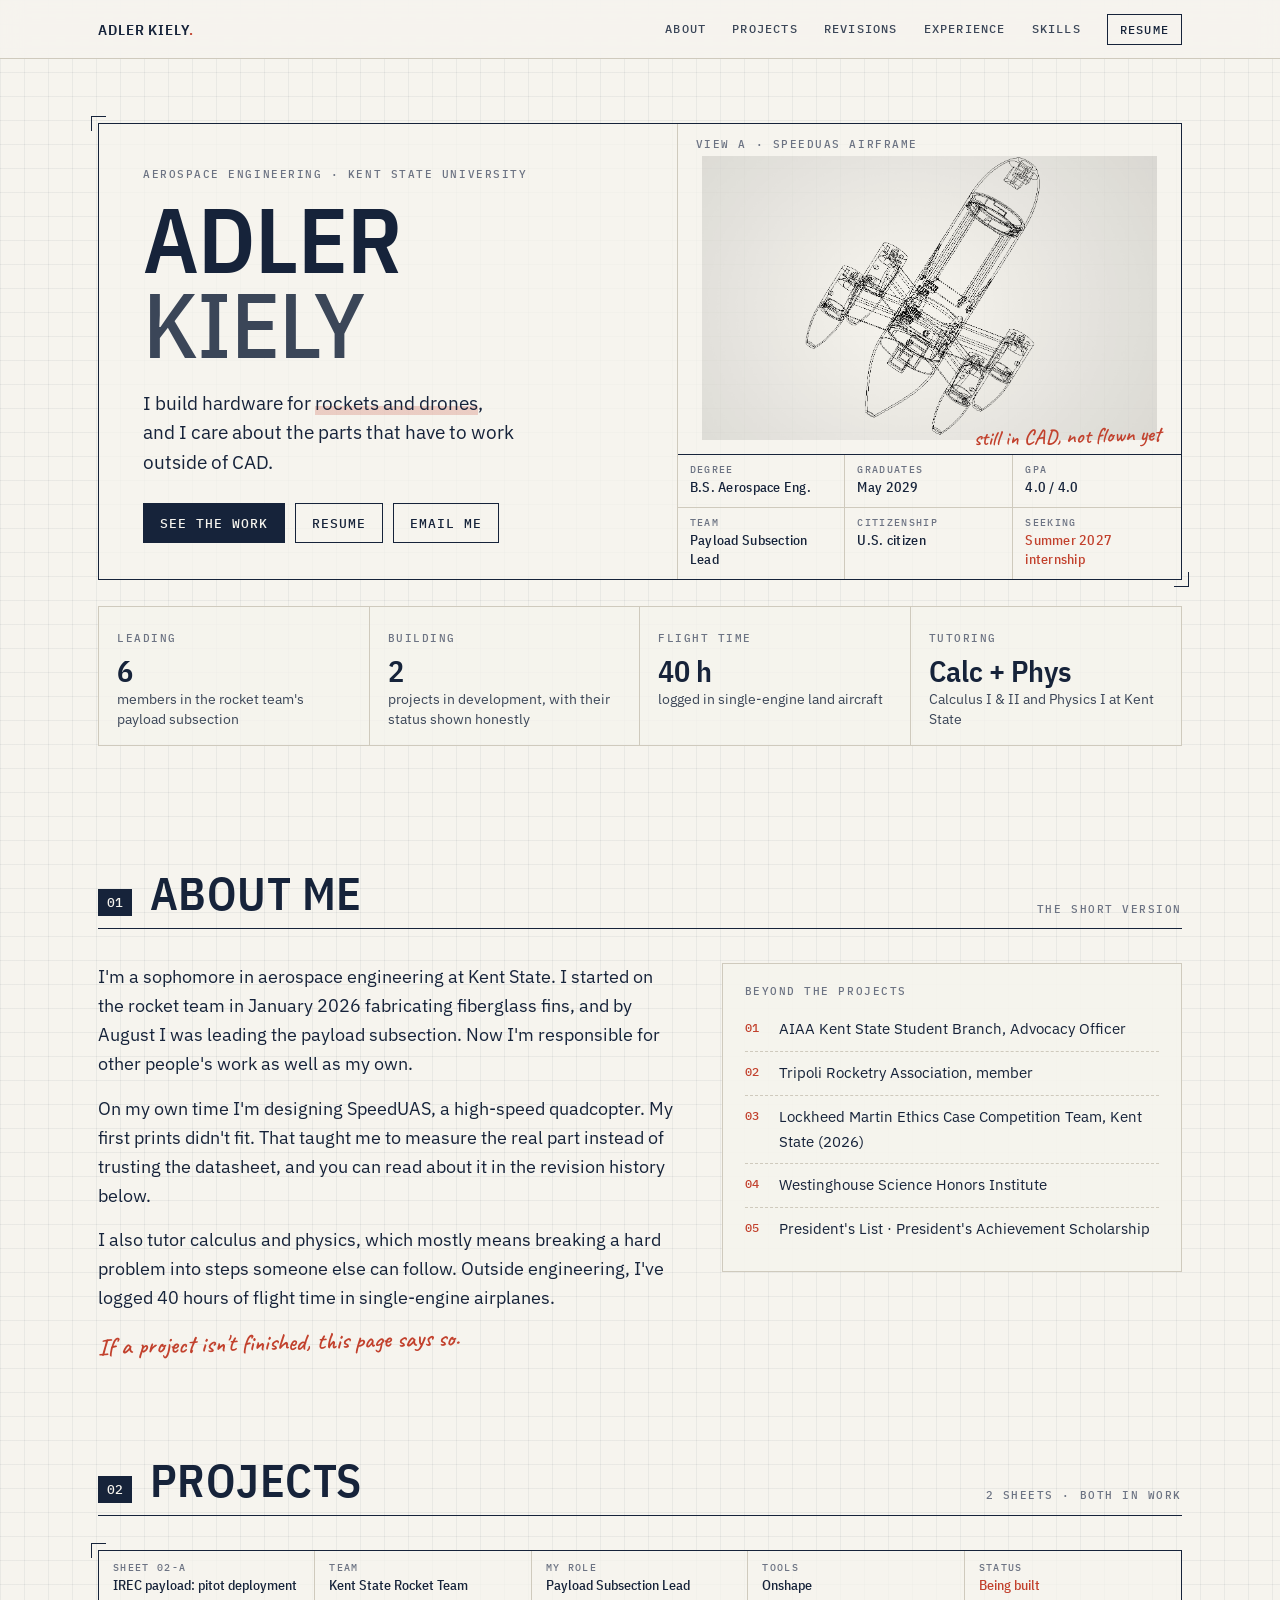
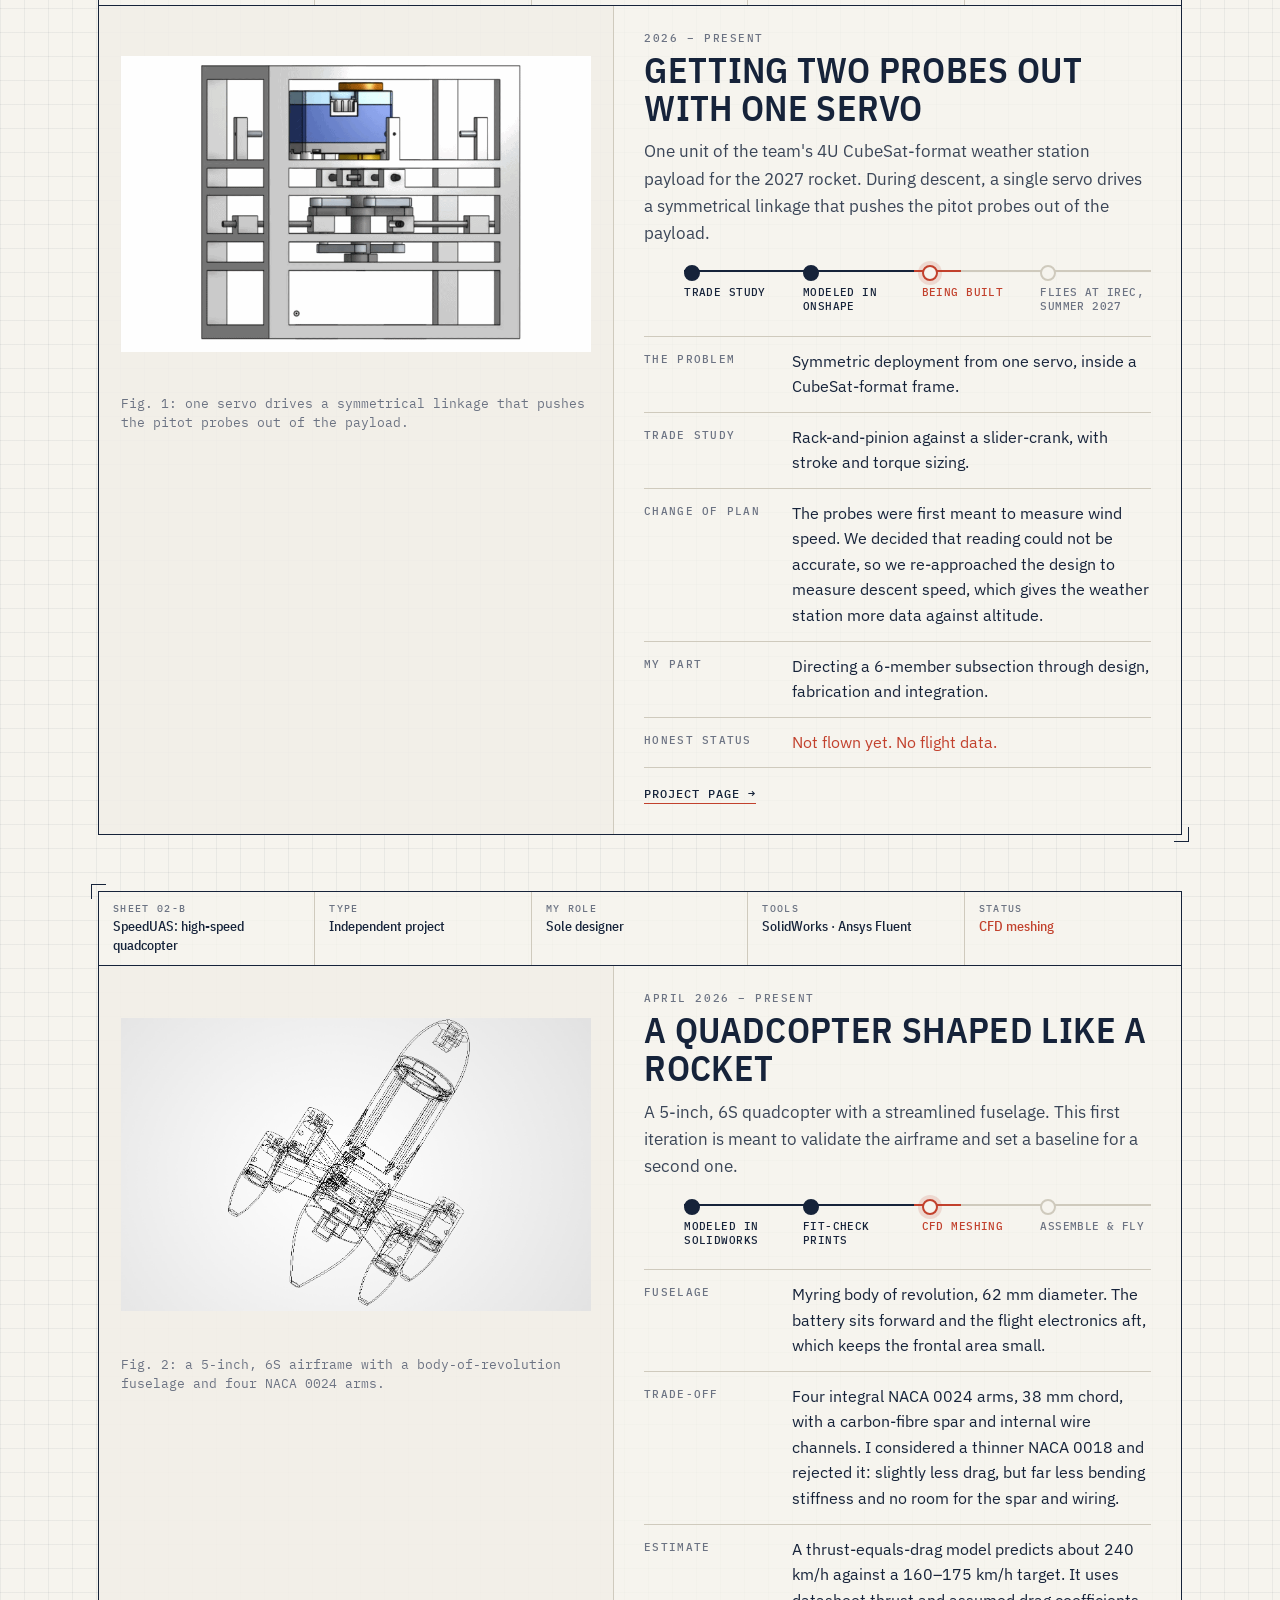
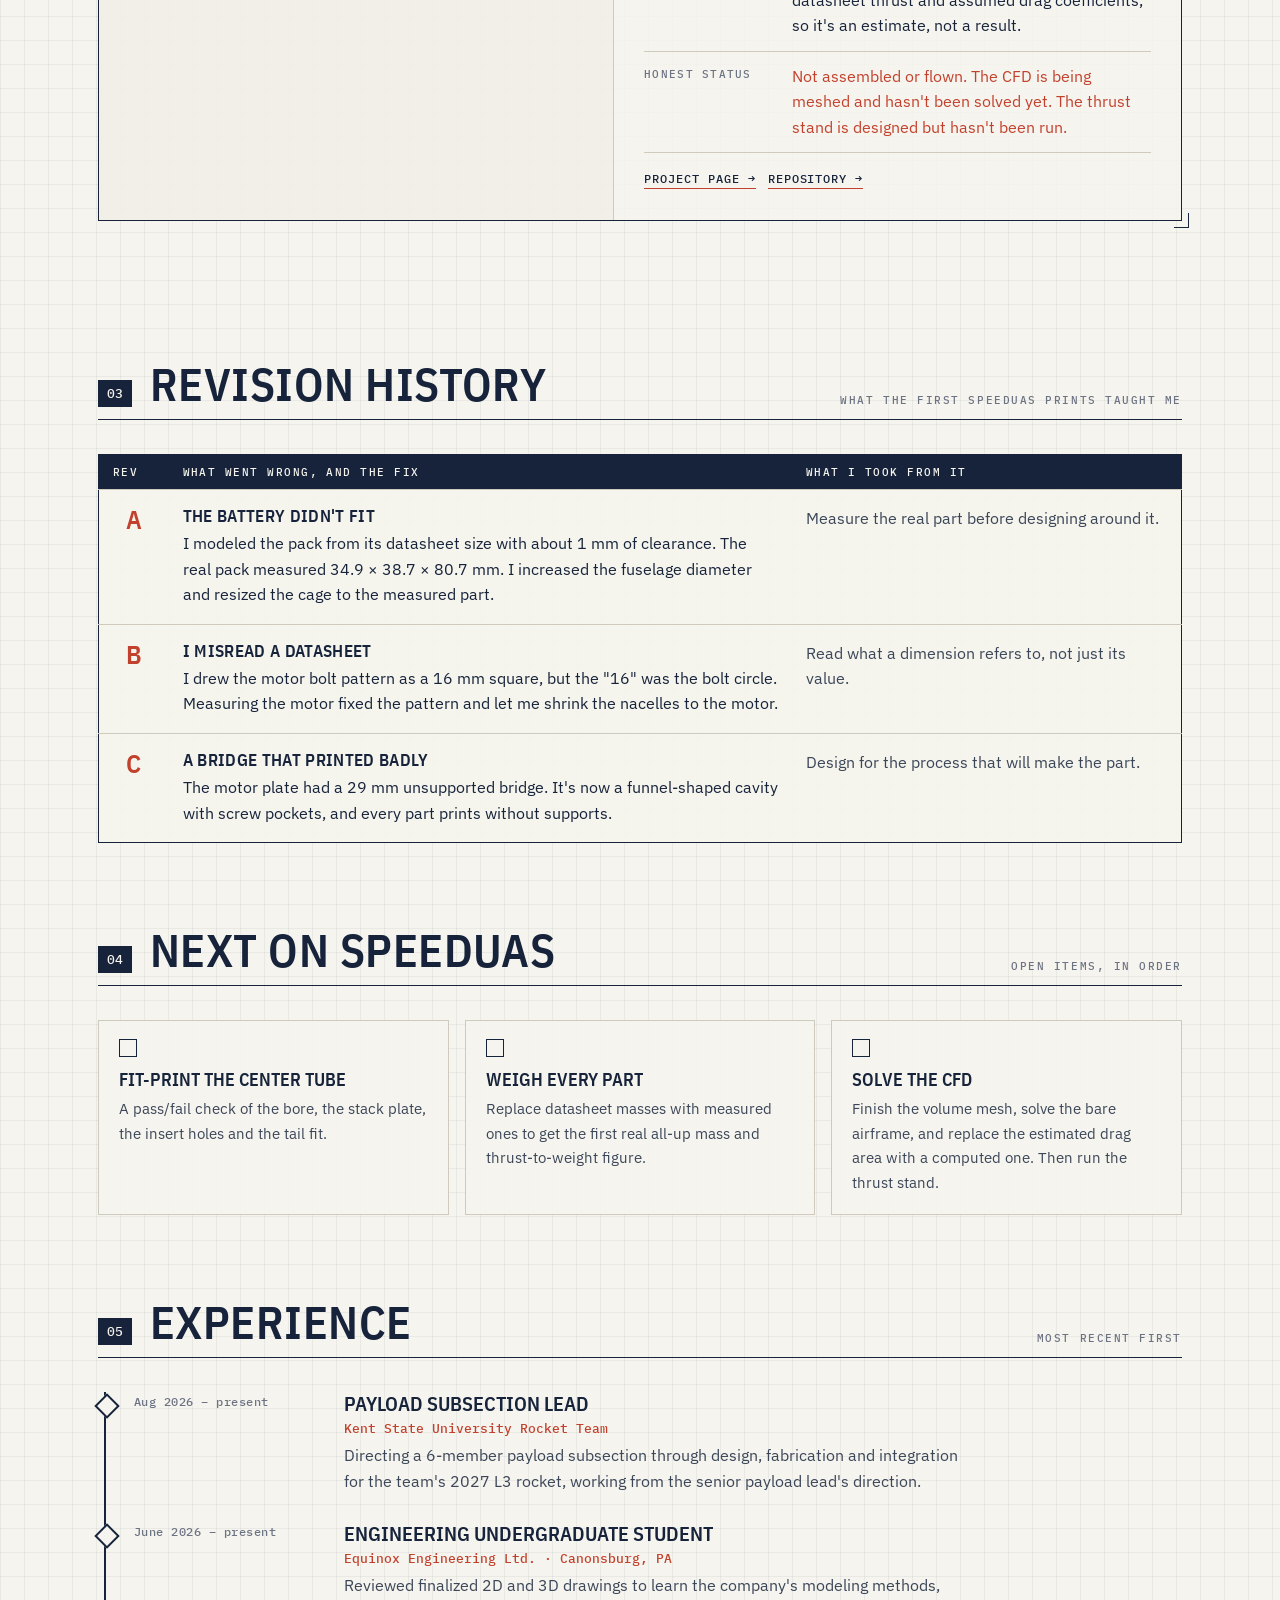
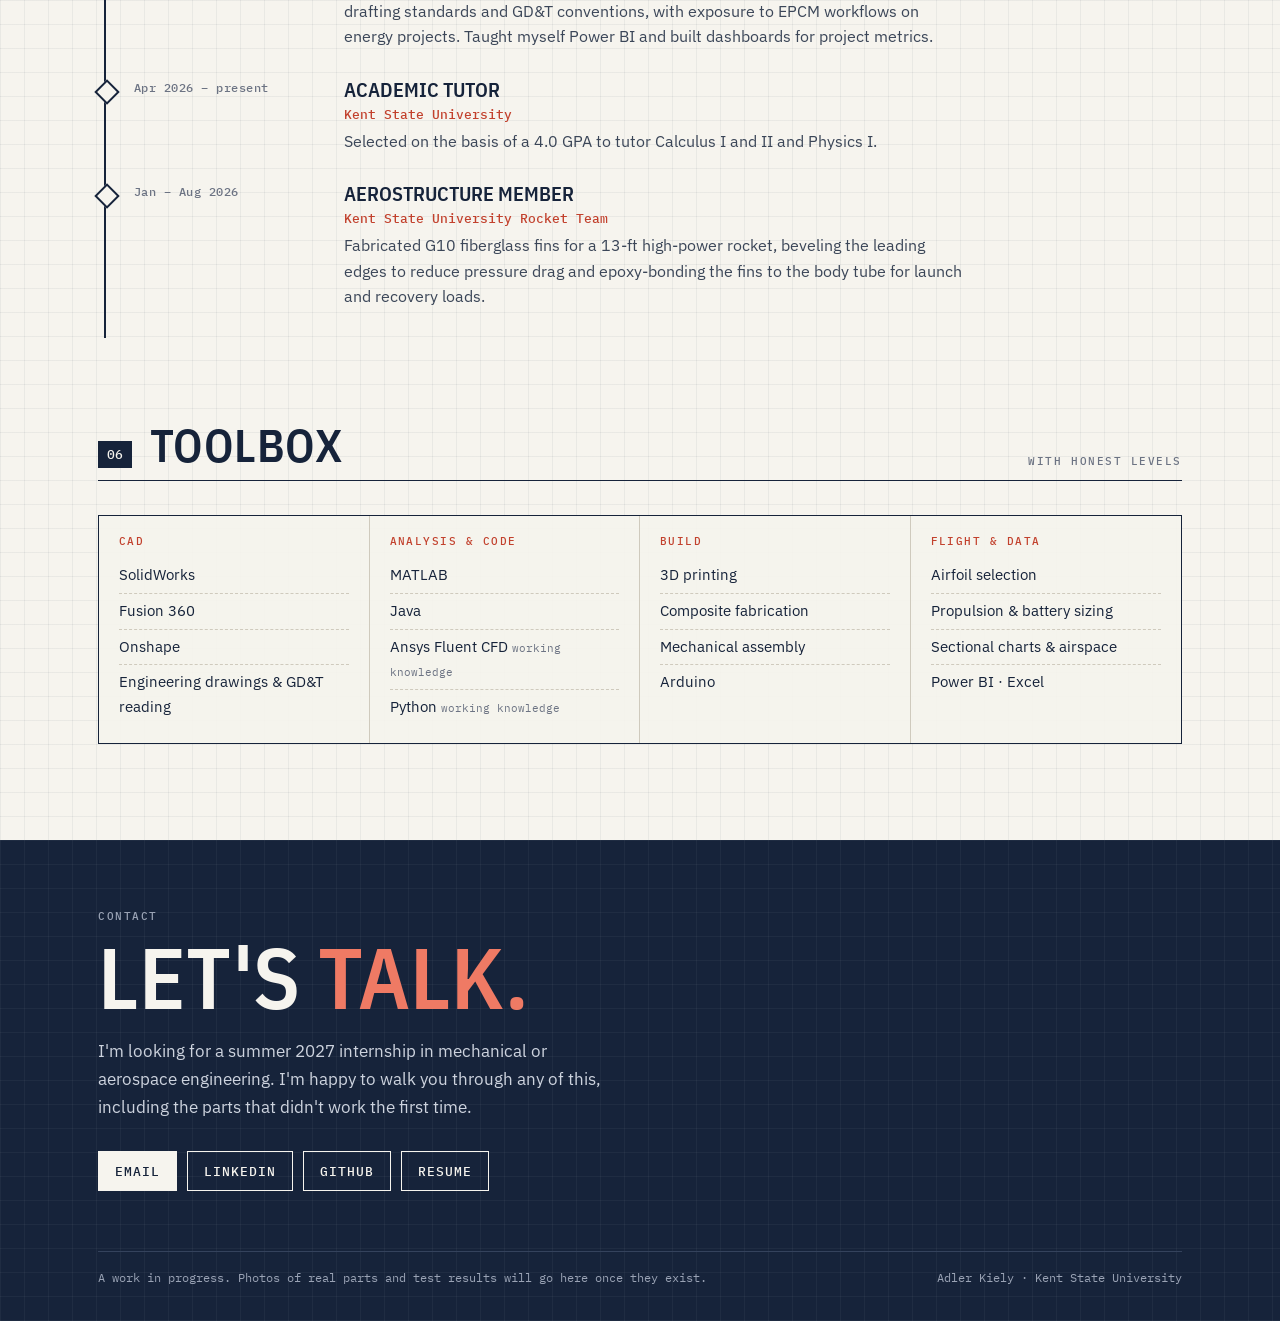
==== index.html @ 7984aae2 "Redesign portfolio as an engineering drawing set" ====
<!doctype html>
<html lang="en">
<head>
<meta charset="utf-8">
<meta name="viewport" content="width=device-width, initial-scale=1">
<title>Adler Kiely · Engineering Portfolio</title>
<meta name="description" content="Aerospace engineering student at Kent State building hardware for rockets and drones: a rocket payload deployment mechanism and a high-speed quadcopter, both in development.">
<meta property="og:type" content="website">
<meta property="og:title" content="Adler Kiely · Engineering Portfolio">
<meta property="og:description" content="Hardware for rockets and drones: a rocket payload mechanism and a high-speed quadcopter, both in development.">
<meta property="og:image" content="https://adlerkiely-afk.github.io/images/wiref.png">
<meta property="og:url" content="https://adlerkiely-afk.github.io/">
<meta name="twitter:card" content="summary_large_image">
<link rel="preconnect" href="https://fonts.googleapis.com">
<link rel="preconnect" href="https://fonts.gstatic.com" crossorigin>
<link href="https://fonts.googleapis.com/css2?family=IBM+Plex+Mono:wght@400;500&family=IBM+Plex+Sans:ital,wght@0,300;0,400;0,500;0,600;1,400&family=IBM+Plex+Sans+Condensed:wght@500;600&family=Caveat:wght@500;600&display=swap" rel="stylesheet">
<style>
  :root{
    --paper:#f6f4ee; --paper2:#efece3; --ink:#16233a; --ink2:#3b4658; --mute:#6c7383;
    --line:#cfcabd; --grid:rgba(22,35,58,.055); --red:#c2412d; --blue:#2a5d9f;
    --mono:"IBM Plex Mono",ui-monospace,Consolas,monospace;
    --sans:"IBM Plex Sans",system-ui,-apple-system,"Segoe UI",Helvetica,Arial,sans-serif;
    --cond:"IBM Plex Sans Condensed","IBM Plex Sans",system-ui,sans-serif;
    --hand:Caveat,"Segoe Print","Comic Sans MS",cursive;
    --ease:cubic-bezier(.22,.8,.2,1);
  }
  *{box-sizing:border-box}
  html{scroll-behavior:smooth;-webkit-text-size-adjust:100%}
  body{margin:0;color:var(--ink);font:400 16.5px/1.65 var(--sans);-webkit-font-smoothing:antialiased;
    background-color:var(--paper);
    background-image:linear-gradient(var(--grid) 1px,transparent 1px),linear-gradient(90deg,var(--grid) 1px,transparent 1px);
    background-size:24px 24px}
  ::selection{background:var(--ink);color:var(--paper)}
  a{color:inherit}
  img{max-width:100%;display:block}
  .wrap{max-width:1140px;margin:0 auto;padding:0 28px}
  .mono{font-family:var(--mono)}
  .k{font:500 11px/1.2 var(--mono);letter-spacing:.14em;text-transform:uppercase;color:var(--mute)}
  .red{color:var(--red)}
  .note{font:600 21px/1.15 var(--hand);color:var(--red);transform:rotate(-1.5deg);display:inline-block}

  /* top bar */
  .bar{position:sticky;top:0;z-index:30;background:rgba(246,244,238,.92);-webkit-backdrop-filter:blur(10px);backdrop-filter:blur(10px);border-bottom:1px solid var(--line)}
  .bar .wrap{display:flex;align-items:center;gap:26px;height:58px}
  .bar b{font:600 15px var(--cond);letter-spacing:.06em;margin-right:auto;text-transform:uppercase}
  .bar b span{color:var(--red)}
  .bar a{font:500 12px var(--mono);letter-spacing:.1em;text-transform:uppercase;text-decoration:none;color:var(--ink2);padding:4px 0;border-bottom:1px solid transparent;transition:border-color .3s,color .3s}
  .bar a:hover{color:var(--ink);border-color:var(--ink)}
  .bar a.cta{border:1px solid var(--ink);padding:7px 12px;color:var(--ink)}
  .bar a.cta:hover{background:var(--ink);color:var(--paper)}
  section,footer{scroll-margin-top:70px}

  /* hero */
  .hero{padding:64px 0 40px}
  .sheet{border:1.5px solid var(--ink);background:rgba(246,244,238,.75);position:relative}
  .sheet::before,.sheet::after{content:"";position:absolute;width:14px;height:14px;border:1.5px solid var(--ink)}
  .sheet::before{top:-8px;left:-8px;border-right:0;border-bottom:0}
  .sheet::after{bottom:-8px;right:-8px;border-left:0;border-top:0}
  .hero-grid{display:grid;grid-template-columns:1.15fr 1fr}
  .hero-text{padding:44px 44px 36px;border-right:1px solid var(--line)}
  h1{font:600 clamp(46px,7.2vw,96px)/.92 var(--cond);letter-spacing:-.01em;margin:16px 0 22px;text-transform:uppercase}
  h1 span{display:block}
  h1 .thin{font-weight:500;color:var(--ink2)}
  .lede{font-size:19px;line-height:1.55;max-width:34ch;margin:0 0 26px;color:var(--ink)}
  .lede em{font-style:normal;background:linear-gradient(transparent 62%,rgba(194,65,45,.22) 62%)}
  .btns{display:flex;flex-wrap:wrap;gap:10px}
  .btn{font:500 12.5px var(--mono);letter-spacing:.08em;text-transform:uppercase;text-decoration:none;border:1.5px solid var(--ink);padding:11px 16px;transition:background .3s var(--ease),color .3s var(--ease)}
  .btn.solid,.btn:hover{background:var(--ink);color:var(--paper)}
  .btn.solid:hover{background:var(--red);border-color:var(--red)}
  .view{position:relative;display:flex;flex-direction:column}
  .view figure{margin:0;flex:1;display:grid;place-items:center;padding:28px 24px 10px;position:relative}
  .view img{width:100%;max-height:340px;object-fit:contain;mix-blend-mode:multiply}
  .view .vlabel{position:absolute;left:18px;top:14px}
  .view .note{position:absolute;right:20px;bottom:6px}
  .tblock{display:grid;grid-template-columns:repeat(3,1fr);border-top:1px solid var(--ink)}
  .tblock div{padding:9px 12px 10px;border-right:1px solid var(--line);border-bottom:1px solid var(--line)}
  .tblock div:nth-child(3n){border-right:0}
  .tblock div:nth-last-child(-n+3){border-bottom:0}
  .tblock span{display:block;font:500 9.5px/1.3 var(--mono);letter-spacing:.14em;text-transform:uppercase;color:var(--mute)}
  .tblock strong{display:block;font:500 14px/1.35 var(--cond);letter-spacing:.02em;margin-top:2px}
  .tblock .hi strong{color:var(--red)}

  /* glance */
  .glance{display:grid;grid-template-columns:repeat(4,1fr);gap:0;margin-top:26px;border:1px solid var(--line);background:rgba(246,244,238,.8)}
  .glance div{padding:16px 18px;border-right:1px solid var(--line)}
  .glance div:last-child{border-right:0}
  .glance b{display:block;font:600 30px/1 var(--cond);margin:6px 0 4px}
  .glance p{margin:0;font-size:13.5px;color:var(--ink2);line-height:1.45}

  /* section heads */
  section{padding:84px 0 0}
  .head{display:flex;align-items:flex-end;gap:18px;margin-bottom:30px;flex-wrap:wrap}
  .head .no{font:500 13px var(--mono);color:var(--paper);background:var(--ink);padding:5px 9px}
  .head h2{font:600 clamp(30px,4vw,46px)/1 var(--cond);text-transform:uppercase;letter-spacing:.01em;margin:0}
  .head .k{margin-left:auto}
  .rule{height:0;border-top:1.5px solid var(--ink);margin:-18px 0 34px}

  /* about */
  .about{display:grid;grid-template-columns:1.25fr 1fr;gap:48px;align-items:start}
  .about p{margin:0 0 16px;font-size:17.5px;max-width:58ch}
  .card{border:1px solid var(--line);background:rgba(246,244,238,.9);padding:20px 22px}
  .card h4{margin:0 0 10px;font:500 11px var(--mono);letter-spacing:.14em;text-transform:uppercase;color:var(--mute)}
  .card ul{list-style:none;margin:0;padding:0}
  .card li{padding:9px 0;border-top:1px dashed var(--line);font-size:15px;display:flex;gap:12px}
  .card li:first-child{border-top:0}
  .card li i{font-style:normal;font:500 12px/1.9 var(--mono);color:var(--red);min-width:22px}

  /* project sheets */
  .proj{margin-bottom:56px}
  .proj-top{display:grid;grid-template-columns:repeat(5,1fr);border-bottom:1px solid var(--ink)}
  .proj-top div{padding:10px 14px;border-right:1px solid var(--line)}
  .proj-top div:last-child{border-right:0}
  .proj-top span{display:block;font:500 9.5px var(--mono);letter-spacing:.14em;text-transform:uppercase;color:var(--mute)}
  .proj-top strong{display:block;font:500 14px/1.35 var(--cond);margin-top:2px}
  .proj-body{display:grid;grid-template-columns:1fr 1.1fr}
  .proj-body>.mcol{border-right:1px solid var(--line);background:rgba(239,236,227,.55)}
  .proj-media{position:sticky;top:58px;padding:22px;display:flex;flex-direction:column;gap:14px}
  .proj-media img{width:100%;aspect-ratio:4/3;object-fit:contain;mix-blend-mode:multiply}
  .proj-media .cap{font:400 12.5px/1.5 var(--mono);color:var(--mute)}
  .proj-text{padding:26px 30px 28px}
  h3{font:600 clamp(26px,3vw,36px)/1.05 var(--cond);margin:6px 0 12px;text-transform:uppercase;letter-spacing:.01em}
  .proj-text>p{margin:0 0 18px;color:var(--ink2);font-size:16.5px}
  .track{display:flex;margin:4px 0 22px;counter-reset:s}
  .track li{list-style:none;flex:1;position:relative;padding-top:20px;font:500 10.5px/1.35 var(--mono);letter-spacing:.04em;color:var(--mute);text-transform:uppercase}
  .track li::before{content:"";position:absolute;top:5px;left:0;right:0;height:2px;background:var(--line)}
  .track li::after{content:"";position:absolute;top:0;left:0;width:12px;height:12px;border-radius:50%;border:2px solid var(--line);background:var(--paper)}
  .track li.done{color:var(--ink)} .track li.done::before{background:var(--ink)} .track li.done::after{background:var(--ink);border-color:var(--ink)}
  .track li.now{color:var(--red)} .track li.now::before{background:linear-gradient(90deg,var(--red) 40%,var(--line) 40%)} .track li.now::after{border-color:var(--red);background:var(--paper);box-shadow:0 0 0 4px rgba(194,65,45,.15)}
  .track li+li{padding-left:8px} .track li+li::after{left:8px}
  dl{margin:0;border-top:1px solid var(--line)}
  dl div{display:grid;grid-template-columns:132px 1fr;gap:16px;padding:12px 0;border-bottom:1px solid var(--line);font-size:15.5px}
  dt{font:500 10.5px/2 var(--mono);letter-spacing:.12em;text-transform:uppercase;color:var(--mute)}
  dd{margin:0}
  dd.flag{color:var(--red)}
  .more{display:inline-block;margin-top:18px;font:500 12px var(--mono);letter-spacing:.08em;text-transform:uppercase;text-decoration:none;border-bottom:1.5px solid var(--red);padding-bottom:2px}
  .more:hover{color:var(--red)}

  /* revision table */
  .revs{width:100%;border-collapse:collapse;background:rgba(246,244,238,.9);border:1.5px solid var(--ink)}
  .revs th{font:500 10.5px var(--mono);letter-spacing:.14em;text-transform:uppercase;color:var(--paper);background:var(--ink);text-align:left;padding:10px 14px}
  .revs td{padding:16px 14px;border-top:1px solid var(--line);vertical-align:top;font-size:15.5px}
  .revs td:first-child{font:600 26px/1 var(--cond);color:var(--red);width:70px;text-align:center}
  .revs td b{display:block;font:600 17px/1.25 var(--cond);text-transform:uppercase;letter-spacing:.02em;margin-bottom:4px}
  .revs td.why{color:var(--ink2);width:36%}

  /* next */
  .todo{display:grid;grid-template-columns:repeat(3,1fr);gap:16px}
  .todo div{border:1px solid var(--line);background:rgba(246,244,238,.9);padding:18px 20px;position:relative}
  .todo div::before{content:"";display:block;width:16px;height:16px;border:1.5px solid var(--ink);margin-bottom:12px}
  .todo h4{margin:0 0 6px;font:600 18px/1.2 var(--cond);text-transform:uppercase}
  .todo p{margin:0;font-size:15px;color:var(--ink2)}

  /* experience */
  .xp{border-left:2px solid var(--ink);margin-left:6px}
  .xp article{position:relative;padding:0 0 28px 28px;display:grid;grid-template-columns:190px 1fr;gap:20px}
  .xp article::before{content:"";position:absolute;left:-8px;top:5px;width:14px;height:14px;background:var(--paper);border:2px solid var(--ink);transform:rotate(45deg)}
  .xp .when{font:500 12px/1.6 var(--mono);color:var(--mute);letter-spacing:.04em}
  .xp h4{margin:0 0 4px;font:600 20px/1.2 var(--cond);text-transform:uppercase}
  .xp .org{font:500 13px var(--mono);color:var(--red);margin-bottom:6px}
  .xp p{margin:0;font-size:15.5px;color:var(--ink2);max-width:62ch}

  /* skills */
  .skills{display:grid;grid-template-columns:repeat(4,1fr);border:1.5px solid var(--ink);background:rgba(246,244,238,.9)}
  .skills div{padding:18px 20px;border-right:1px solid var(--line)}
  .skills div:last-child{border-right:0}
  .skills h4{margin:0 0 10px;font:500 10.5px var(--mono);letter-spacing:.14em;text-transform:uppercase;color:var(--red)}
  .skills ul{list-style:none;margin:0;padding:0}
  .skills li{padding:5px 0;font-size:15px;border-top:1px dashed var(--line)}
  .skills li:first-child{border-top:0}
  .skills small{font:400 11px var(--mono);color:var(--mute);margin-left:4px}

  /* footer */
  footer{margin-top:96px;background:var(--ink);color:var(--paper);padding:70px 0 36px;
    background-image:linear-gradient(rgba(255,255,255,.04) 1px,transparent 1px),linear-gradient(90deg,rgba(255,255,255,.04) 1px,transparent 1px);background-size:24px 24px}
  footer .k{color:#9aa3b5}
  footer h2{font:600 clamp(40px,7vw,86px)/.95 var(--cond);text-transform:uppercase;margin:14px 0 18px}
  footer h2 span{color:#ef7a64}
  footer p{max-width:52ch;color:#cdd3de;margin:0 0 30px;font-size:17px}
  footer .btn{border-color:var(--paper);color:var(--paper)}
  footer .btn:hover,footer .btn.solid{background:var(--paper);color:var(--ink)}
  footer .btn.solid:hover{background:#ef7a64;border-color:#ef7a64;color:var(--ink)}
  .fine{display:flex;justify-content:space-between;gap:16px;flex-wrap:wrap;margin-top:60px;padding-top:18px;border-top:1px solid #34425c;font:400 12px var(--mono);color:#9aa3b5}

  /* reveal */
  .rv{opacity:0;transform:translateY(22px);transition:opacity .9s var(--ease),transform .9s var(--ease);transition-delay:var(--d,0s)}
  .rv.in{opacity:1;transform:none}
  .draw{stroke-dasharray:1;stroke-dashoffset:1}

  @media screen and (max-width:900px){
    .wrap{padding:0 16px}
    .bar a:not(.cta){display:none}
    .hero{padding-top:34px}
    .hero-grid,.about,.proj-body{grid-template-columns:1fr}
    .hero-text{padding:30px 22px 26px;border-right:0;border-bottom:1px solid var(--line)}
    .tblock{grid-template-columns:repeat(2,1fr)}
    .tblock div{border-right:1px solid var(--line)!important;border-bottom:1px solid var(--line)!important}
    .tblock div:nth-child(2n){border-right:0!important}
    .glance{grid-template-columns:repeat(2,1fr)}
    .glance div:nth-child(2){border-right:0} .glance div:nth-child(-n+2){border-bottom:1px solid var(--line)}
    .proj-top{grid-template-columns:repeat(2,1fr)}
    .proj-top div{border-bottom:1px solid var(--line)} .proj-top div:nth-child(2n){border-right:0}
    .proj-top div:first-child{grid-column:1/-1;border-right:0}
    .proj-body>.mcol{border-right:0;border-bottom:1px solid var(--line)} .proj-media{position:static}
    .proj-text{padding:22px 18px}
    dl div{grid-template-columns:1fr;gap:0}
    .track{flex-wrap:wrap;row-gap:14px} .track li{flex:1 1 45%}
    .revs td.why{display:none}
    .todo,.skills{grid-template-columns:1fr}
    .skills div{border-right:0;border-bottom:1px solid var(--line)}
    .xp article{grid-template-columns:1fr;gap:4px}
    section{padding-top:64px}
  }
  @media (prefers-reduced-motion:reduce){
    html{scroll-behavior:auto} .rv{opacity:1;transform:none;transition:none}
  }

  /* print / PDF */
  @media print{
    @page{size:Letter;margin:.45in .5in}
    *{-webkit-print-color-adjust:exact;print-color-adjust:exact}
    body{font-size:11.5px;line-height:1.5;background-size:18px 18px}
    .bar,.btns,.more,.no-print{display:none!important}
    .rv{opacity:1!important;transform:none!important}
    .wrap{padding:0;max-width:none}
    .hero{padding:0 0 10px} .hero-text{padding:22px 24px 18px}
    h1{font-size:54px;margin:8px 0 12px} .lede{font-size:13.5px;margin-bottom:8px}
    .view img{max-height:140px} .view figure{padding:30px 14px 6px} .note{font-size:15px}
    .tblock strong{font-size:11.5px} .tblock div{padding:6px 10px}
    .glance{margin-top:12px} .glance b{font-size:22px} .glance p{font-size:10.5px} .glance div{padding:10px 12px}
    section{padding-top:22px} .head{margin-bottom:16px} .head h2{font-size:26px} .rule{margin:-10px 0 16px}
    .about{grid-template-columns:1.3fr 1fr;gap:24px} .about p{font-size:12px;margin-bottom:8px}
    .card{padding:12px 14px} .card li{font-size:11px;padding:5px 0}
    #work{break-before:page} #revisions{break-before:page}
    .proj{margin-bottom:14px;break-inside:avoid}
    .proj-body{grid-template-columns:.62fr 1.38fr}
    .proj-media{padding:10px;position:static} .proj-media img{aspect-ratio:auto;max-height:150px} .proj-media .cap{font-size:9.5px}
    .proj-text{padding:10px 16px 12px} h3{font-size:19px;margin:2px 0 6px} .proj-text>p{font-size:11px;margin-bottom:8px;line-height:1.45}
    .track{margin-bottom:8px} .track li{font-size:7.5px;padding-top:16px}
    dl div{grid-template-columns:92px 1fr;padding:3px 0;font-size:10.2px;gap:10px;line-height:1.4} dt{font-size:8px;line-height:1.7}
    .proj-top strong{font-size:11px} .proj-top div{padding:6px 10px}
    .revs td{padding:8px 10px;font-size:11px} .revs td b{font-size:13px} .revs td:first-child{font-size:20px}
    .todo{grid-template-columns:repeat(3,1fr);gap:10px} .todo div{padding:10px 12px} .todo h4{font-size:13px} .todo p{font-size:10.5px}
    .xp article{grid-template-columns:150px 1fr;padding-bottom:12px} .xp h4{font-size:14px} .xp p{font-size:11px}
    .skills{grid-template-columns:repeat(4,1fr)} .skills div{padding:10px 12px;border-right:1px solid var(--line);border-bottom:0} .skills li{font-size:11px;padding:3px 0}
    .xp article,.todo,.skills,.revs,.about,.head{break-inside:avoid} .head{break-after:avoid}
    footer{margin-top:22px;padding:22px 24px 16px;break-inside:avoid} footer h2{font-size:38px;margin:6px 0 8px}
    footer p{font-size:12px;margin-bottom:6px} .fine{margin-top:12px;font-size:9.5px}
    .print-contact{display:block!important;font:500 11.5px/1.9 var(--mono);color:var(--paper)}
  }
  .print-contact{display:none}
</style>
</head>
<body>

<div class="bar"><div class="wrap">
  <b>Adler Kiely<span>.</span></b>
  <a href="#about">About</a><a href="#work">Projects</a><a href="#revisions">Revisions</a><a href="#experience">Experience</a><a href="#skills">Skills</a>
  <a class="cta" href="resume/">Resume</a>
</div></div>

<header class="hero">
  <div class="wrap">
    <div class="sheet rv">
      <div class="hero-grid">
        <div class="hero-text">
          <div class="k">Aerospace engineering · Kent State University</div>
          <h1><span>Adler</span><span class="thin">Kiely</span></h1>
          <p class="lede">I build hardware for <em>rockets and drones</em>, and I care about the parts that have to work outside of CAD.</p>
          <div class="btns">
            <a class="btn solid" href="#work">See the work</a>
            <a class="btn" href="resume/">Resume</a>
            <a class="btn" href="mailto:adler.kiely@gmail.com">Email me</a>
          </div>
        </div>
        <div class="view">
          <figure>
            <span class="k vlabel">View A · SpeedUAS airframe</span>
            <img src="images/wiref.png" alt="Wireframe CAD view of a quadcopter with a streamlined rocket-shaped fuselage and four motor nacelles on airfoil arms">
            <span class="note">still in CAD, not flown yet</span>
          </figure>
          <div class="tblock">
            <div><span>Degree</span><strong>B.S. Aerospace Eng.</strong></div>
            <div><span>Graduates</span><strong>May 2029</strong></div>
            <div><span>GPA</span><strong>4.0 / 4.0</strong></div>
            <div><span>Team</span><strong>Payload Subsection Lead</strong></div>
            <div><span>Citizenship</span><strong>U.S. citizen</strong></div>
            <div class="hi"><span>Seeking</span><strong>Summer 2027 internship</strong></div>
          </div>
        </div>
      </div>
    </div>

    <div class="glance rv" style="--d:.1s">
      <div><span class="k">Leading</span><b>6</b><p>members in the rocket team's payload subsection</p></div>
      <div><span class="k">Building</span><b>2</b><p>projects in development, with their status shown honestly</p></div>
      <div><span class="k">Flight time</span><b>40 h</b><p>logged in single-engine land aircraft</p></div>
      <div><span class="k">Tutoring</span><b>Calc + Phys</b><p>Calculus I &amp; II and Physics I at Kent State</p></div>
    </div>
  </div>
</header>

<main class="wrap">

  <section id="about">
    <div class="head rv"><span class="no">01</span><h2>About me</h2><span class="k">The short version</span></div>
    <div class="rule"></div>
    <div class="about">
      <div class="rv">
        <p>I'm a sophomore in aerospace engineering at Kent State. I started on the rocket team in January 2026 fabricating fiberglass fins, and by August I was leading the payload subsection. Now I'm responsible for other people's work as well as my own.</p>
        <p>On my own time I'm designing SpeedUAS, a high-speed quadcopter. My first prints didn't fit. That taught me to measure the real part instead of trusting the datasheet, and you can read about it in the revision history below.</p>
        <p>I also tutor calculus and physics, which mostly means breaking a hard problem into steps someone else can follow. Outside engineering, I've logged 40 hours of flight time in single-engine airplanes.</p>
        <p class="note" style="font-size:24px">If a project isn't finished, this page says so.</p>
      </div>
      <div class="card rv" style="--d:.12s">
        <h4>Beyond the projects</h4>
        <ul>
          <li><i>01</i><span>AIAA Kent State Student Branch, Advocacy Officer</span></li>
          <li><i>02</i><span>Tripoli Rocketry Association, member</span></li>
          <li><i>03</i><span>Lockheed Martin Ethics Case Competition Team, Kent State (2026)</span></li>
          <li><i>04</i><span>Westinghouse Science Honors Institute</span></li>
          <li><i>05</i><span>President's List · President's Achievement Scholarship</span></li>
        </ul>
      </div>
    </div>
  </section>

  <section id="work">
    <div class="head rv"><span class="no">02</span><h2>Projects</h2><span class="k">2 sheets · both in work</span></div>
    <div class="rule"></div>

    <article class="proj sheet rv">
      <div class="proj-top">
        <div><span>Sheet 02-A</span><strong>IREC payload: pitot deployment</strong></div>
        <div><span>Team</span><strong>Kent State Rocket Team</strong></div>
        <div><span>My role</span><strong>Payload Subsection Lead</strong></div>
        <div><span>Tools</span><strong>Onshape</strong></div>
        <div><span>Status</span><strong class="red">Being built</strong></div>
      </div>
      <div class="proj-body">
        <div class="mcol"><div class="proj-media">
          <img src="images/payload.gif" alt="CAD animation of a servo-driven linkage pushing pitot probes out of a CubeSat-format payload frame">
          <div class="cap">Fig. 1: one servo drives a symmetrical linkage that pushes the pitot probes out of the payload.</div>
        </div></div>
        <div class="proj-text">
          <div class="k">2026 – present</div>
          <h3>Getting two probes out with one servo</h3>
          <p>One unit of the team's 4U CubeSat-format weather station payload for the 2027 rocket. During descent, a single servo drives a symmetrical linkage that pushes the pitot probes out of the payload.</p>
          <ol class="track"><li class="done">Trade study</li><li class="done">Modeled in Onshape</li><li class="now">Being built</li><li>Flies at IREC, summer 2027</li></ol>
          <dl>
            <div><dt>The problem</dt><dd>Symmetric deployment from one servo, inside a CubeSat-format frame.</dd></div>
            <div><dt>Trade study</dt><dd>Rack-and-pinion against a slider-crank, with stroke and torque sizing.</dd></div>
            <div><dt>Change of plan</dt><dd>The probes were first meant to measure wind speed. We decided that reading could not be accurate, so we re-approached the design to measure descent speed, which gives the weather station more data against altitude.</dd></div>
            <div><dt>My part</dt><dd>Directing a 6-member subsection through design, fabrication and integration.</dd></div>
            <div><dt>Honest status</dt><dd class="flag">Not flown yet. No flight data.</dd></div>
          </dl>
          <a class="more" href="payload/">Project page →</a>
        </div>
      </div>
    </article>

    <article class="proj sheet rv">
      <div class="proj-top">
        <div><span>Sheet 02-B</span><strong>SpeedUAS: high-speed quadcopter</strong></div>
        <div><span>Type</span><strong>Independent project</strong></div>
        <div><span>My role</span><strong>Sole designer</strong></div>
        <div><span>Tools</span><strong>SolidWorks · Ansys Fluent</strong></div>
        <div><span>Status</span><strong class="red">CFD meshing</strong></div>
      </div>
      <div class="proj-body">
        <div class="mcol"><div class="proj-media">
          <img src="images/wiref.png" alt="Wireframe CAD view of a quadcopter with a streamlined fuselage and four motor nacelles on airfoil arms">
          <div class="cap">Fig. 2: a 5-inch, 6S airframe with a body-of-revolution fuselage and four NACA 0024 arms.</div>
        </div></div>
        <div class="proj-text">
          <div class="k">April 2026 – present</div>
          <h3>A quadcopter shaped like a rocket</h3>
          <p>A 5-inch, 6S quadcopter with a streamlined fuselage. This first iteration is meant to validate the airframe and set a baseline for a second one.</p>
          <ol class="track"><li class="done">Modeled in SolidWorks</li><li class="done">Fit-check prints</li><li class="now">CFD meshing</li><li>Assemble &amp; fly</li></ol>
          <dl>
            <div><dt>Fuselage</dt><dd>Myring body of revolution, 62 mm diameter. The battery sits forward and the flight electronics aft, which keeps the frontal area small.</dd></div>
            <div><dt>Trade-off</dt><dd>Four integral NACA 0024 arms, 38 mm chord, with a carbon-fibre spar and internal wire channels. I considered a thinner NACA 0018 and rejected it: slightly less drag, but far less bending stiffness and no room for the spar and wiring.</dd></div>
            <div><dt>Estimate</dt><dd>A thrust-equals-drag model predicts about 240 km/h against a 160–175 km/h target. It uses datasheet thrust and assumed drag coefficients, so it's an estimate, not a result.</dd></div>
            <div><dt>Honest status</dt><dd class="flag">Not assembled or flown. The CFD is being meshed and hasn't been solved yet. The thrust stand is designed but hasn't been run.</dd></div>
          </dl>
          <a class="more" href="speeduas/">Project page →</a> &nbsp; <a class="more" href="https://github.com/adlerkiely-afk/SpeedUAS">Repository →</a>
        </div>
      </div>
    </article>
  </section>

  <section id="revisions">
    <div class="head rv"><span class="no">03</span><h2>Revision history</h2><span class="k">What the first SpeedUAS prints taught me</span></div>
    <div class="rule"></div>
    <table class="revs rv">
      <thead><tr><th>Rev</th><th>What went wrong, and the fix</th><th class="why-h">What I took from it</th></tr></thead>
      <tbody>
        <tr><td>A</td><td><b>The battery didn't fit</b>I modeled the pack from its datasheet size with about 1 mm of clearance. The real pack measured 34.9 × 38.7 × 80.7 mm. I increased the fuselage diameter and resized the cage to the measured part.</td><td class="why">Measure the real part before designing around it.</td></tr>
        <tr><td>B</td><td><b>I misread a datasheet</b>I drew the motor bolt pattern as a 16 mm square, but the "16" was the bolt circle. Measuring the motor fixed the pattern and let me shrink the nacelles to the motor.</td><td class="why">Read what a dimension refers to, not just its value.</td></tr>
        <tr><td>C</td><td><b>A bridge that printed badly</b>The motor plate had a 29 mm unsupported bridge. It's now a funnel-shaped cavity with screw pockets, and every part prints without supports.</td><td class="why">Design for the process that will make the part.</td></tr>
      </tbody>
    </table>
  </section>

  <section>
    <div class="head rv"><span class="no">04</span><h2>Next on SpeedUAS</h2><span class="k">Open items, in order</span></div>
    <div class="rule"></div>
    <div class="todo">
      <div class="rv"><h4>Fit-print the center tube</h4><p>A pass/fail check of the bore, the stack plate, the insert holes and the tail fit.</p></div>
      <div class="rv" style="--d:.1s"><h4>Weigh every part</h4><p>Replace datasheet masses with measured ones to get the first real all-up mass and thrust-to-weight figure.</p></div>
      <div class="rv" style="--d:.2s"><h4>Solve the CFD</h4><p>Finish the volume mesh, solve the bare airframe, and replace the estimated drag area with a computed one. Then run the thrust stand.</p></div>
    </div>
  </section>

  <section id="experience">
    <div class="head rv"><span class="no">05</span><h2>Experience</h2><span class="k">Most recent first</span></div>
    <div class="rule"></div>
    <div class="xp">
      <article class="rv"><div class="when">Aug 2026 – present</div><div><h4>Payload Subsection Lead</h4><div class="org">Kent State University Rocket Team</div><p>Directing a 6-member payload subsection through design, fabrication and integration for the team's 2027 L3 rocket, working from the senior payload lead's direction.</p></div></article>
      <article class="rv"><div class="when">June 2026 – present</div><div><h4>Engineering Undergraduate Student</h4><div class="org">Equinox Engineering Ltd. · Canonsburg, PA</div><p>Reviewed finalized 2D and 3D drawings to learn the company's modeling methods, drafting standards and GD&amp;T conventions, with exposure to EPCM workflows on energy projects. Taught myself Power BI and built dashboards for project metrics.</p></div></article>
      <article class="rv"><div class="when">Apr 2026 – present</div><div><h4>Academic Tutor</h4><div class="org">Kent State University</div><p>Selected on the basis of a 4.0 GPA to tutor Calculus I and II and Physics I.</p></div></article>
      <article class="rv"><div class="when">Jan – Aug 2026</div><div><h4>Aerostructure Member</h4><div class="org">Kent State University Rocket Team</div><p>Fabricated G10 fiberglass fins for a 13-ft high-power rocket, beveling the leading edges to reduce pressure drag and epoxy-bonding the fins to the body tube for launch and recovery loads.</p></div></article>
    </div>
  </section>

  <section id="skills">
    <div class="head rv"><span class="no">06</span><h2>Toolbox</h2><span class="k">With honest levels</span></div>
    <div class="rule"></div>
    <div class="skills rv">
      <div><h4>CAD</h4><ul><li>SolidWorks</li><li>Fusion 360</li><li>Onshape</li><li>Engineering drawings &amp; GD&amp;T reading</li></ul></div>
      <div><h4>Analysis &amp; code</h4><ul><li>MATLAB</li><li>Java</li><li>Ansys Fluent CFD<small>working knowledge</small></li><li>Python<small>working knowledge</small></li></ul></div>
      <div><h4>Build</h4><ul><li>3D printing</li><li>Composite fabrication</li><li>Mechanical assembly</li><li>Arduino</li></ul></div>
      <div><h4>Flight &amp; data</h4><ul><li>Airfoil selection</li><li>Propulsion &amp; battery sizing</li><li>Sectional charts &amp; airspace</li><li>Power BI · Excel</li></ul></div>
    </div>
  </section>
</main>

<footer id="contact">
  <div class="wrap">
    <div class="k">Contact</div>
    <h2>Let's <span>talk.</span></h2>
    <p>I'm looking for a summer 2027 internship in mechanical or aerospace engineering. I'm happy to walk you through any of this, including the parts that didn't work the first time.</p>
    <div class="btns">
      <a class="btn solid" href="mailto:adler.kiely@gmail.com">Email</a>
      <a class="btn" href="https://www.linkedin.com/in/adlerkiely">LinkedIn</a>
      <a class="btn" href="https://github.com/adlerkiely-afk">GitHub</a>
      <a class="btn" href="resume/">Resume</a>
    </div>
    <div class="print-contact">adler.kiely@gmail.com · adlerkiely-afk.github.io · linkedin.com/in/adlerkiely · github.com/adlerkiely-afk</div>
    <div class="fine"><span>A work in progress. Photos of real parts and test results will go here once they exist.</span><span>Adler Kiely · Kent State University</span></div>
  </div>
</footer>

<script>
  const io = new IntersectionObserver((es) => es.forEach(e => { if (e.isIntersecting) { e.target.classList.add("in"); io.unobserve(e.target); } }), { threshold: .12, rootMargin: "0px 0px -5% 0px" });
  document.querySelectorAll(".rv").forEach(el => io.observe(el));
  addEventListener("beforeprint", () => document.querySelectorAll(".rv").forEach(el => el.classList.add("in")));
</script>
</body>
</html>
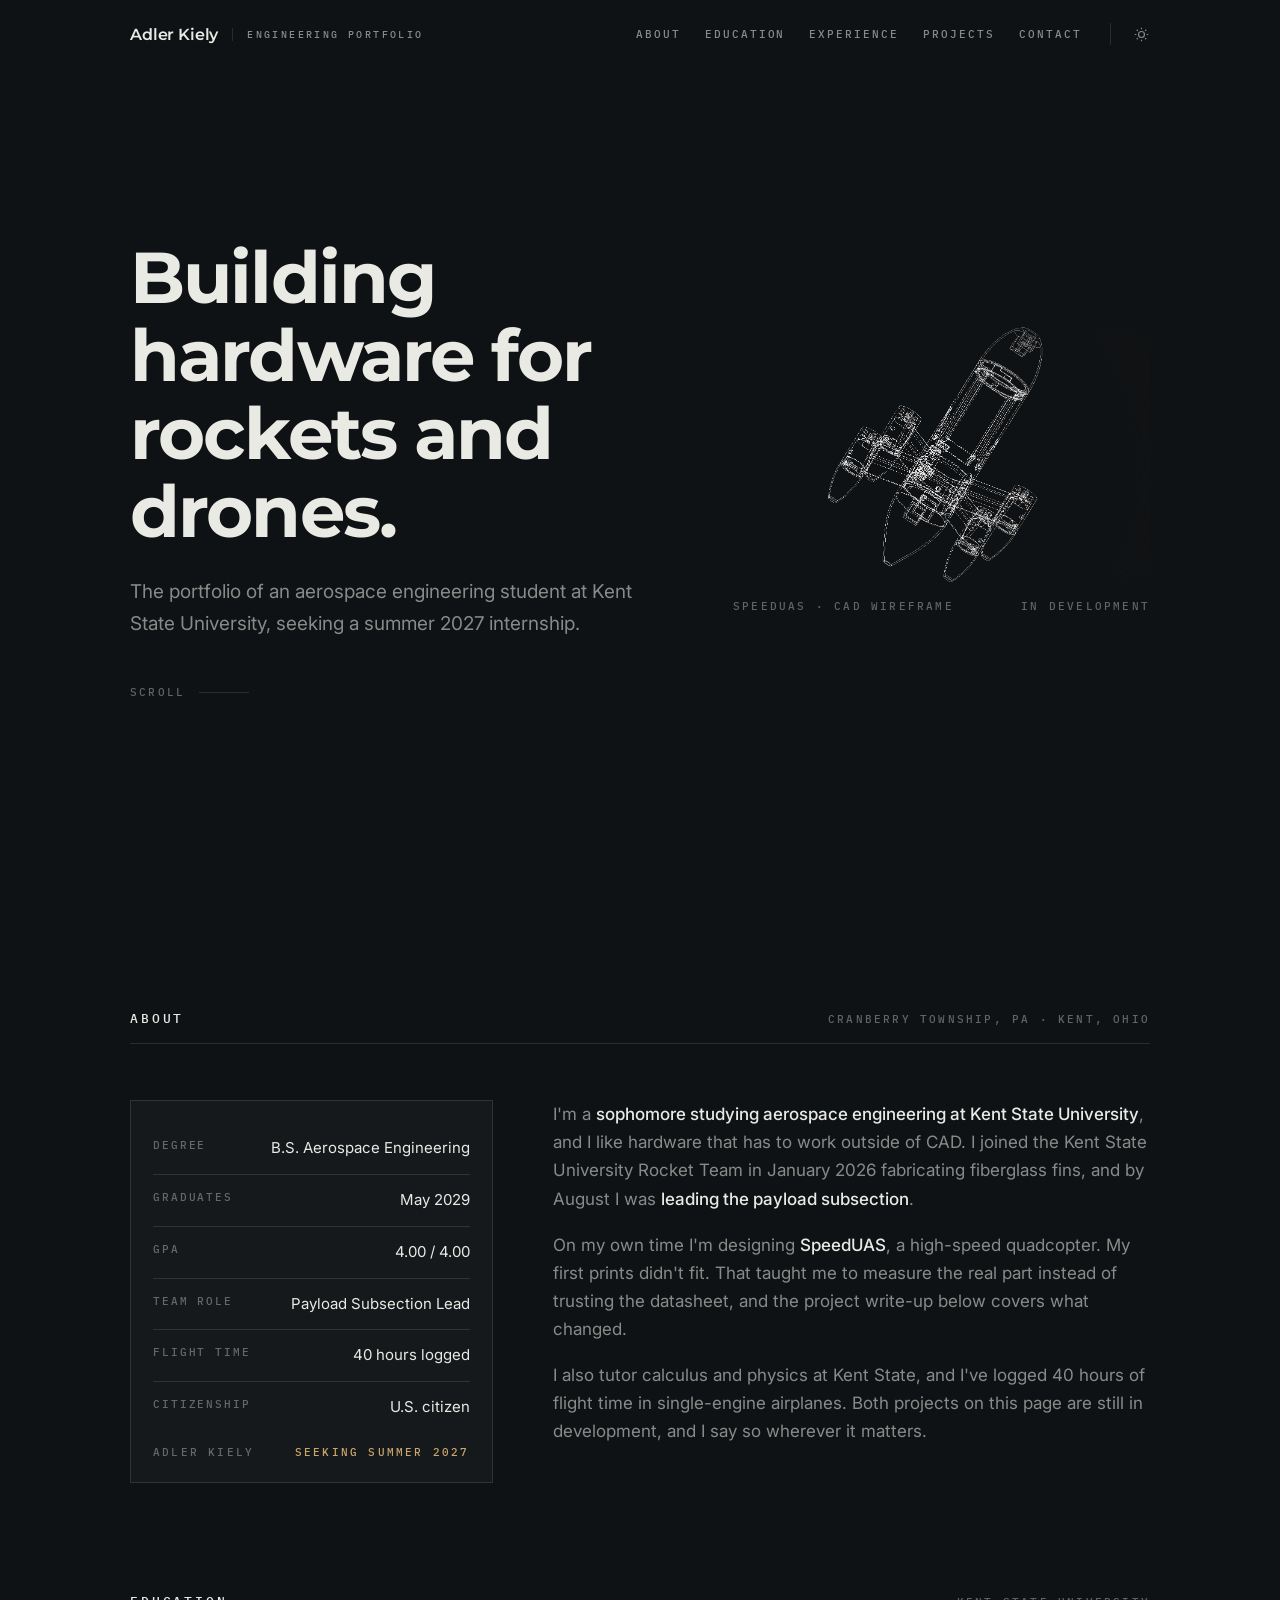
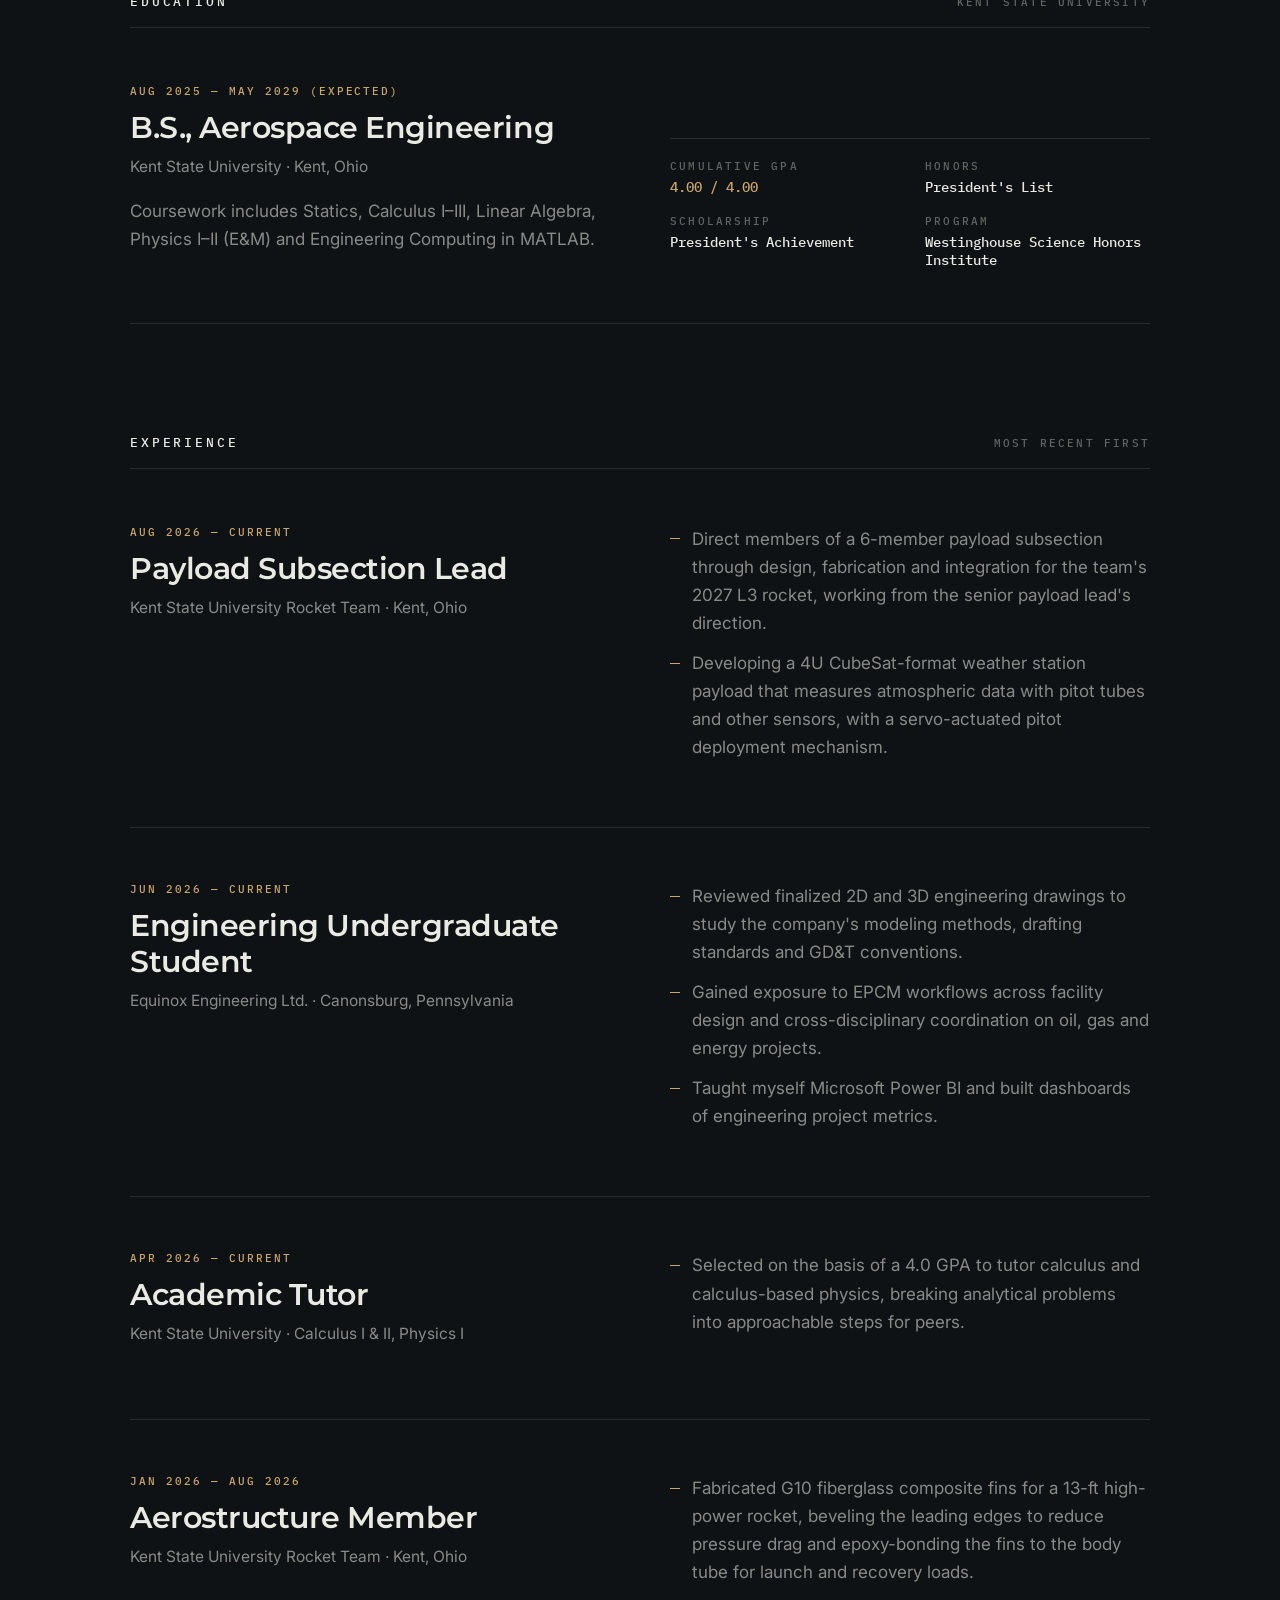
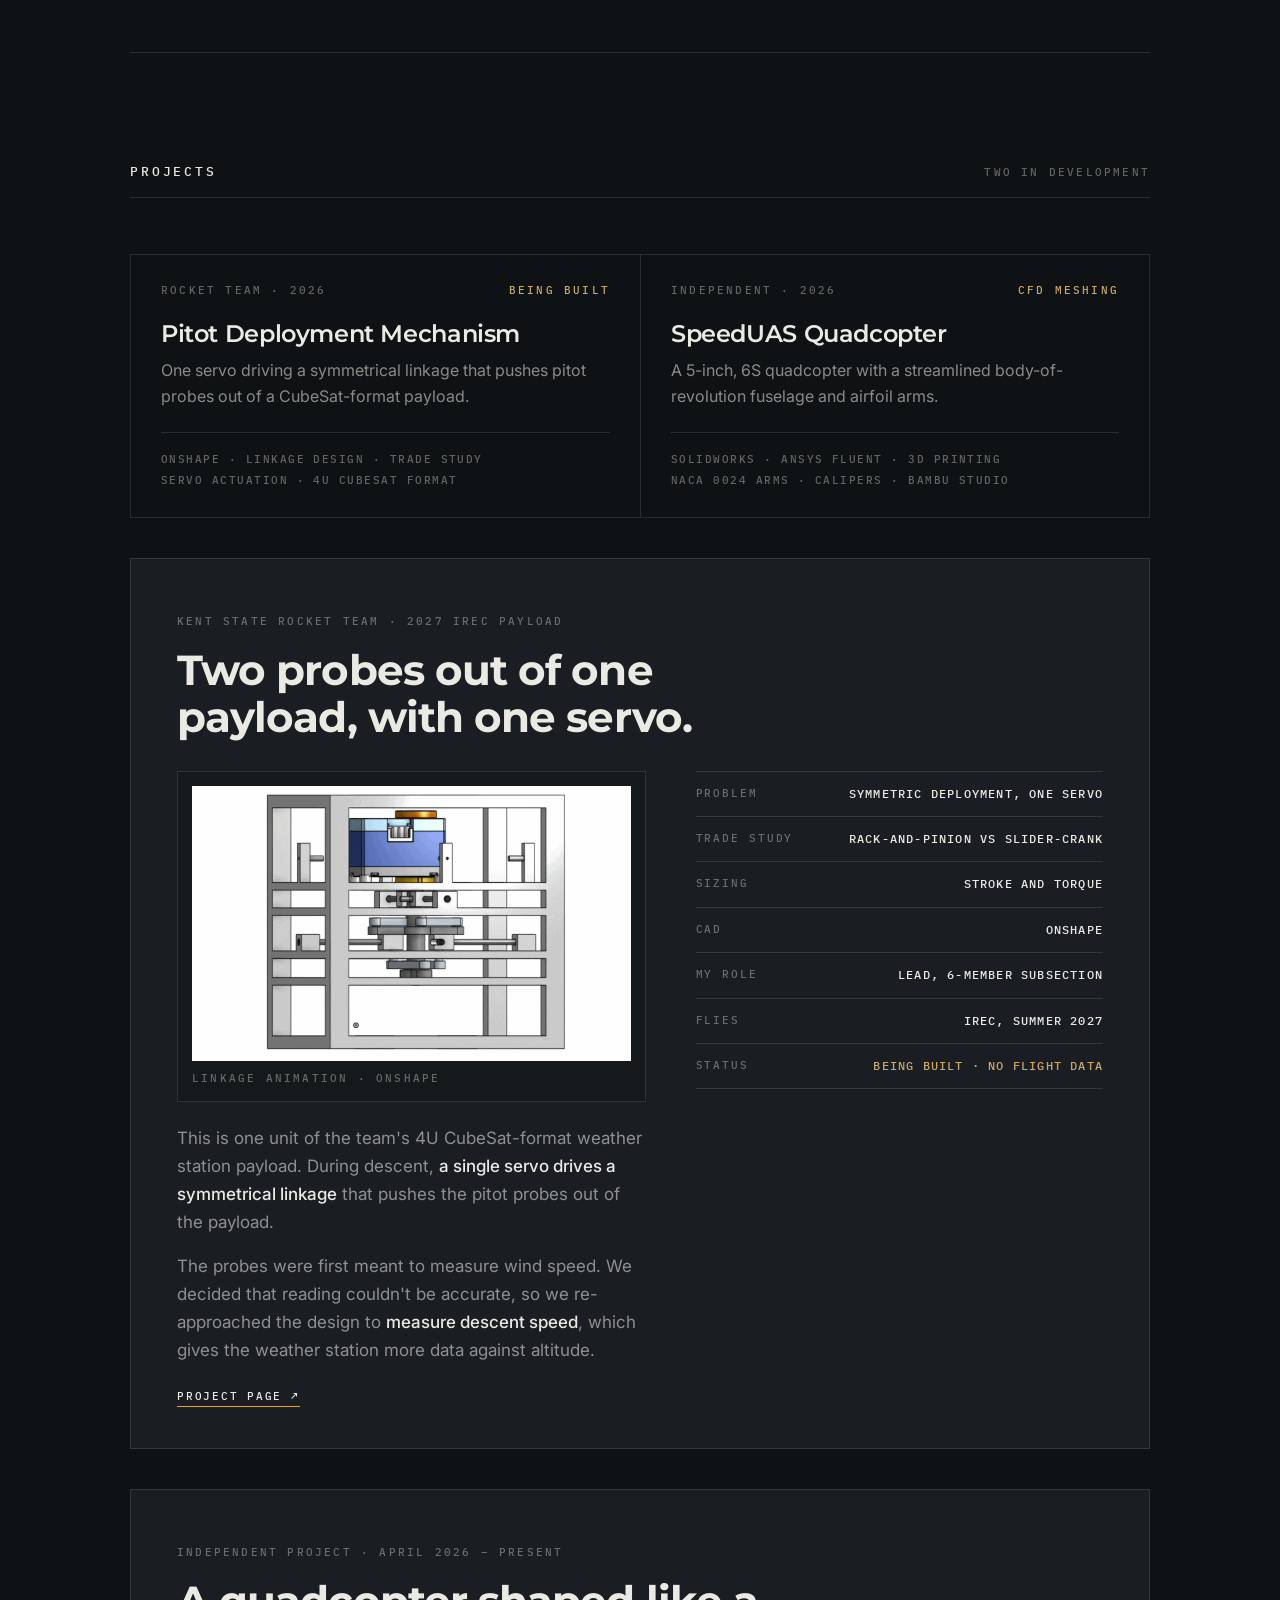
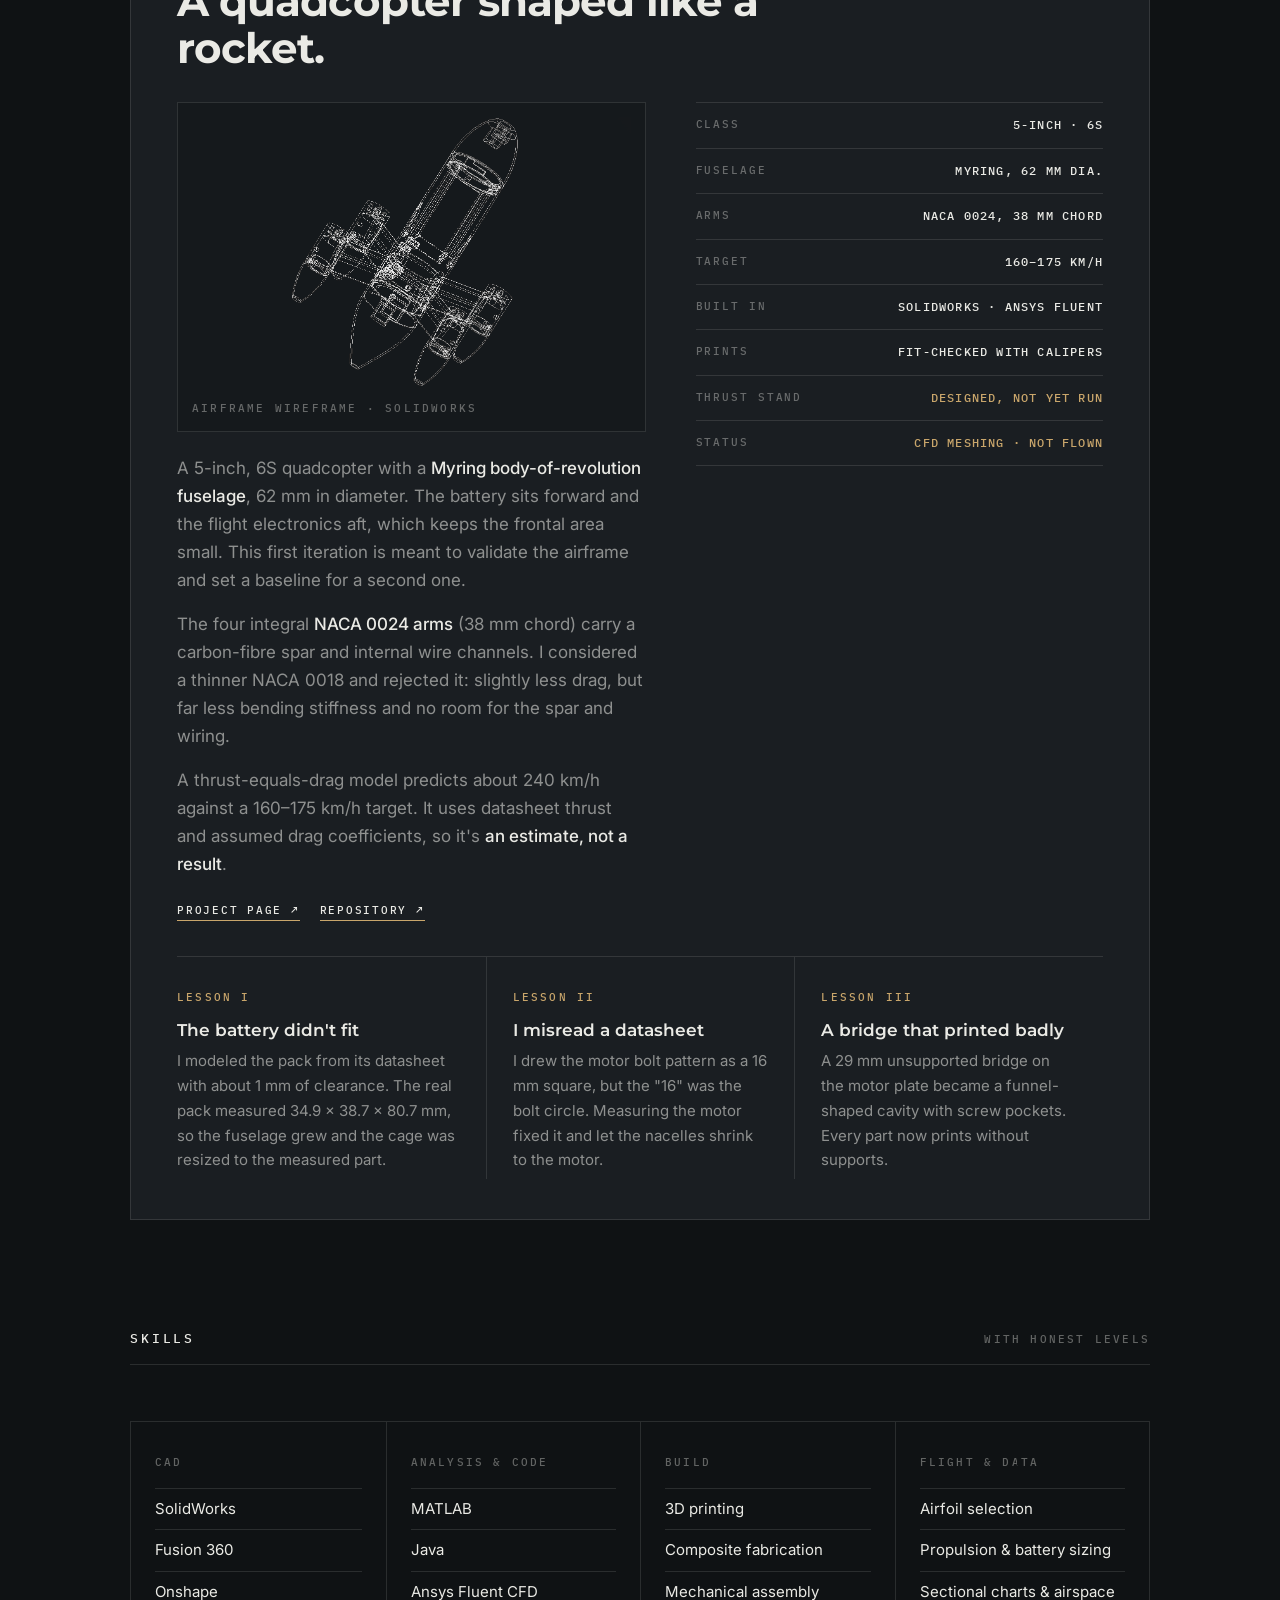
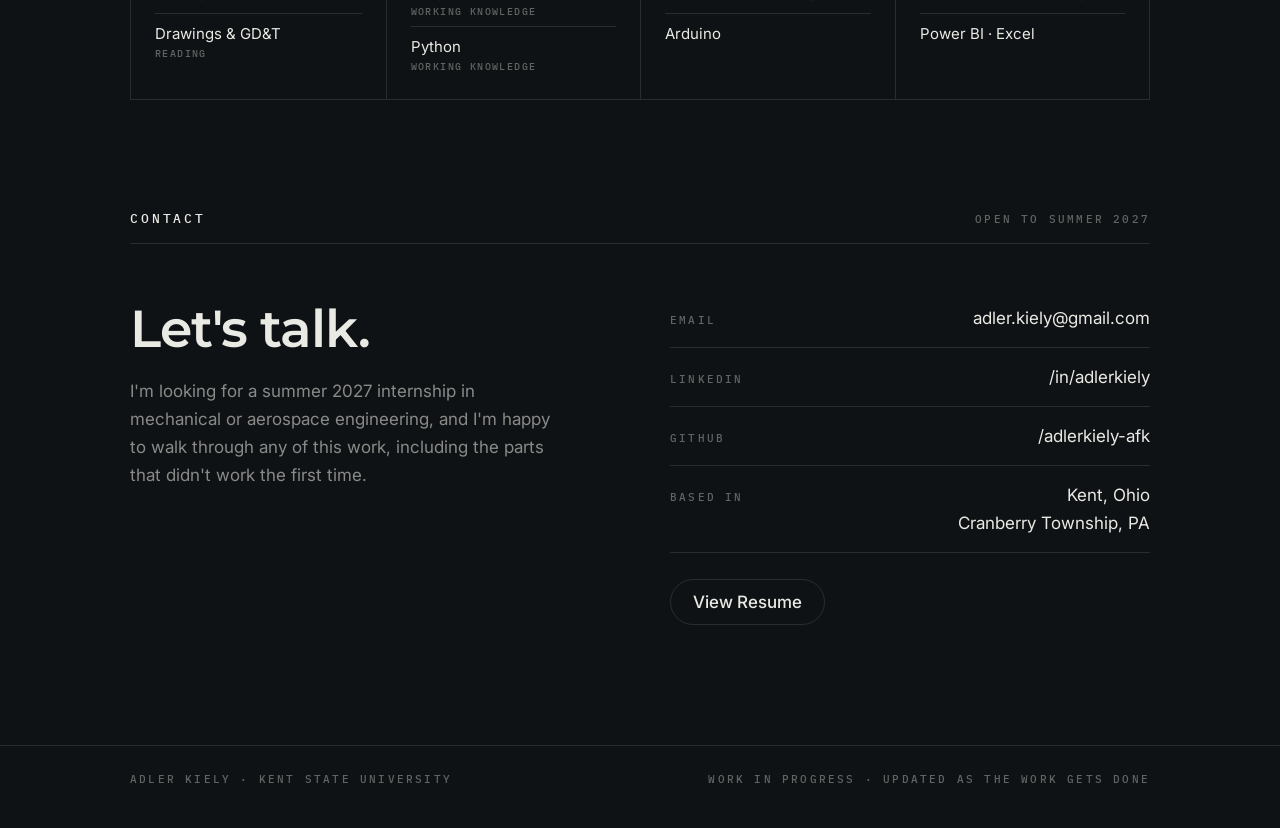
==== commit 53871548: "Restyle portfolio in a classic dark layout with light theme toggle" ====
--- a/index.html
+++ b/index.html
@@ -13,447 +13,409 @@
 <meta name="twitter:card" content="summary_large_image">
 <link rel="preconnect" href="https://fonts.googleapis.com">
 <link rel="preconnect" href="https://fonts.gstatic.com" crossorigin>
-<link href="https://fonts.googleapis.com/css2?family=IBM+Plex+Mono:wght@400;500&family=IBM+Plex+Sans:ital,wght@0,300;0,400;0,500;0,600;1,400&family=IBM+Plex+Sans+Condensed:wght@500;600&family=Caveat:wght@500;600&display=swap" rel="stylesheet">
+<link href="https://fonts.googleapis.com/css2?family=Montserrat:wght@500;600;700&family=Inter:wght@400;500;600&family=IBM+Plex+Mono:wght@400;500&display=swap" rel="stylesheet">
+<script>try{var t=localStorage.getItem('theme');if(t)document.documentElement.dataset.theme=t;}catch(e){}</script>
 <style>
   :root{
-    --paper:#f6f4ee; --paper2:#efece3; --ink:#16233a; --ink2:#3b4658; --mute:#6c7383;
-    --line:#cfcabd; --grid:rgba(22,35,58,.055); --red:#c2412d; --blue:#2a5d9f;
+    --bg:#0f1214; --bg2:#15191c; --panel:#1a1e22; --text:#eaeae5; --dim:rgba(234,234,229,.56); --faint:rgba(234,234,229,.38);
+    --line:rgba(234,234,229,.12); --gold:#c9a66b;
+    --head:Montserrat,system-ui,-apple-system,"Segoe UI",sans-serif;
+    --body:Inter,system-ui,-apple-system,"Segoe UI",Helvetica,Arial,sans-serif;
     --mono:"IBM Plex Mono",ui-monospace,Consolas,monospace;
-    --sans:"IBM Plex Sans",system-ui,-apple-system,"Segoe UI",Helvetica,Arial,sans-serif;
-    --cond:"IBM Plex Sans Condensed","IBM Plex Sans",system-ui,sans-serif;
-    --hand:Caveat,"Segoe Print","Comic Sans MS",cursive;
     --ease:cubic-bezier(.22,.8,.2,1);
+    --imgf:invert(1) hue-rotate(180deg) brightness(.92) contrast(1.05); --blend:lighten;
+  }
+  :root[data-theme="light"]{
+    --bg:#f5f4ef; --bg2:#eeece5; --panel:#ffffff; --text:#16181a; --dim:rgba(22,24,26,.62); --faint:rgba(22,24,26,.45);
+    --line:rgba(22,24,26,.13); --gold:#94702f; --imgf:none; --blend:multiply;
   }
   *{box-sizing:border-box}
   html{scroll-behavior:smooth;-webkit-text-size-adjust:100%}
-  body{margin:0;color:var(--ink);font:400 16.5px/1.65 var(--sans);-webkit-font-smoothing:antialiased;
-    background-color:var(--paper);
-    background-image:linear-gradient(var(--grid) 1px,transparent 1px),linear-gradient(90deg,var(--grid) 1px,transparent 1px);
-    background-size:24px 24px}
-  ::selection{background:var(--ink);color:var(--paper)}
+  body{margin:0;background:var(--bg);color:var(--text);font:400 17px/1.65 var(--body);-webkit-font-smoothing:antialiased;transition:background .4s,color .4s}
   a{color:inherit}
   img{max-width:100%;display:block}
-  .wrap{max-width:1140px;margin:0 auto;padding:0 28px}
-  .mono{font-family:var(--mono)}
-  .k{font:500 11px/1.2 var(--mono);letter-spacing:.14em;text-transform:uppercase;color:var(--mute)}
-  .red{color:var(--red)}
-  .note{font:600 21px/1.15 var(--hand);color:var(--red);transform:rotate(-1.5deg);display:inline-block}
-
-  /* top bar */
-  .bar{position:sticky;top:0;z-index:30;background:rgba(246,244,238,.92);-webkit-backdrop-filter:blur(10px);backdrop-filter:blur(10px);border-bottom:1px solid var(--line)}
-  .bar .wrap{display:flex;align-items:center;gap:26px;height:58px}
-  .bar b{font:600 15px var(--cond);letter-spacing:.06em;margin-right:auto;text-transform:uppercase}
-  .bar b span{color:var(--red)}
-  .bar a{font:500 12px var(--mono);letter-spacing:.1em;text-transform:uppercase;text-decoration:none;color:var(--ink2);padding:4px 0;border-bottom:1px solid transparent;transition:border-color .3s,color .3s}
-  .bar a:hover{color:var(--ink);border-color:var(--ink)}
-  .bar a.cta{border:1px solid var(--ink);padding:7px 12px;color:var(--ink)}
-  .bar a.cta:hover{background:var(--ink);color:var(--paper)}
-  section,footer{scroll-margin-top:70px}
+  .wrap{max-width:1100px;margin:0 auto;padding:0 40px}
+  .lbl{font:500 11px/1.4 var(--mono);letter-spacing:.2em;text-transform:uppercase;color:var(--faint)}
+  .gold{color:var(--gold)}
+
+  /* header */
+  header.top{position:fixed;inset:0 0 auto;z-index:40;background:linear-gradient(var(--bg) 55%,transparent)}
+  header.top .wrap{display:flex;align-items:center;height:68px;gap:28px}
+  .brand{display:flex;align-items:center;gap:14px;text-decoration:none;margin-right:auto}
+  .brand b{font:600 16px var(--head);letter-spacing:-.01em}
+  .brand span{border-left:1px solid var(--line);padding-left:14px;font:500 10px var(--mono);letter-spacing:.24em;text-transform:uppercase;color:var(--dim)}
+  nav{display:flex;gap:24px}
+  nav a{font:500 11px var(--mono);letter-spacing:.18em;text-transform:uppercase;text-decoration:none;color:var(--dim);transition:color .3s}
+  nav a:hover{color:var(--text)}
+  .tog{background:none;border:0;border-left:1px solid var(--line);padding:0 0 0 22px;height:22px;color:var(--dim);cursor:pointer;display:grid;place-items:center}
+  .tog:hover{color:var(--text)}
+  .tog svg{width:17px;height:17px}
 
   /* hero */
-  .hero{padding:64px 0 40px}
-  .sheet{border:1.5px solid var(--ink);background:rgba(246,244,238,.75);position:relative}
-  .sheet::before,.sheet::after{content:"";position:absolute;width:14px;height:14px;border:1.5px solid var(--ink)}
-  .sheet::before{top:-8px;left:-8px;border-right:0;border-bottom:0}
-  .sheet::after{bottom:-8px;right:-8px;border-left:0;border-top:0}
-  .hero-grid{display:grid;grid-template-columns:1.15fr 1fr}
-  .hero-text{padding:44px 44px 36px;border-right:1px solid var(--line)}
-  h1{font:600 clamp(46px,7.2vw,96px)/.92 var(--cond);letter-spacing:-.01em;margin:16px 0 22px;text-transform:uppercase}
-  h1 span{display:block}
-  h1 .thin{font-weight:500;color:var(--ink2)}
-  .lede{font-size:19px;line-height:1.55;max-width:34ch;margin:0 0 26px;color:var(--ink)}
-  .lede em{font-style:normal;background:linear-gradient(transparent 62%,rgba(194,65,45,.22) 62%)}
-  .btns{display:flex;flex-wrap:wrap;gap:10px}
-  .btn{font:500 12.5px var(--mono);letter-spacing:.08em;text-transform:uppercase;text-decoration:none;border:1.5px solid var(--ink);padding:11px 16px;transition:background .3s var(--ease),color .3s var(--ease)}
-  .btn.solid,.btn:hover{background:var(--ink);color:var(--paper)}
-  .btn.solid:hover{background:var(--red);border-color:var(--red)}
-  .view{position:relative;display:flex;flex-direction:column}
-  .view figure{margin:0;flex:1;display:grid;place-items:center;padding:28px 24px 10px;position:relative}
-  .view img{width:100%;max-height:340px;object-fit:contain;mix-blend-mode:multiply}
-  .view .vlabel{position:absolute;left:18px;top:14px}
-  .view .note{position:absolute;right:20px;bottom:6px}
-  .tblock{display:grid;grid-template-columns:repeat(3,1fr);border-top:1px solid var(--ink)}
-  .tblock div{padding:9px 12px 10px;border-right:1px solid var(--line);border-bottom:1px solid var(--line)}
-  .tblock div:nth-child(3n){border-right:0}
-  .tblock div:nth-last-child(-n+3){border-bottom:0}
-  .tblock span{display:block;font:500 9.5px/1.3 var(--mono);letter-spacing:.14em;text-transform:uppercase;color:var(--mute)}
-  .tblock strong{display:block;font:500 14px/1.35 var(--cond);letter-spacing:.02em;margin-top:2px}
-  .tblock .hi strong{color:var(--red)}
-
-  /* glance */
-  .glance{display:grid;grid-template-columns:repeat(4,1fr);gap:0;margin-top:26px;border:1px solid var(--line);background:rgba(246,244,238,.8)}
-  .glance div{padding:16px 18px;border-right:1px solid var(--line)}
-  .glance div:last-child{border-right:0}
-  .glance b{display:block;font:600 30px/1 var(--cond);margin:6px 0 4px}
-  .glance p{margin:0;font-size:13.5px;color:var(--ink2);line-height:1.45}
-
-  /* section heads */
-  section{padding:84px 0 0}
-  .head{display:flex;align-items:flex-end;gap:18px;margin-bottom:30px;flex-wrap:wrap}
-  .head .no{font:500 13px var(--mono);color:var(--paper);background:var(--ink);padding:5px 9px}
-  .head h2{font:600 clamp(30px,4vw,46px)/1 var(--cond);text-transform:uppercase;letter-spacing:.01em;margin:0}
-  .head .k{margin-left:auto}
-  .rule{height:0;border-top:1.5px solid var(--ink);margin:-18px 0 34px}
+  .hero{min-height:min(100svh,920px);display:flex;align-items:center;padding:100px 0 60px}
+  .hero .wrap{display:grid;grid-template-columns:1.35fr 1fr;gap:40px;align-items:center;width:100%}
+  h1{font:700 clamp(42px,6vw,72px)/1.08 var(--head);letter-spacing:-.026em;margin:0 0 26px}
+  .sub{font-size:19px;color:var(--dim);max-width:44ch;margin:0 0 46px}
+  .scroll{display:flex;align-items:center;gap:14px}
+  .scroll::after{content:"";width:50px;height:1px;background:var(--line)}
+  .hero figure{margin:0}
+  .hero figure img{filter:var(--imgf);border-radius:2px;mix-blend-mode:var(--blend);-webkit-mask-image:radial-gradient(ellipse 72% 70% at 50% 50%,#000 60%,transparent 100%);mask-image:radial-gradient(ellipse 72% 70% at 50% 50%,#000 60%,transparent 100%)}
+  .hero figcaption{margin-top:12px;display:flex;justify-content:space-between}
+
+  /* sections */
+  section{padding:110px 0 0}
+  .shead{display:flex;justify-content:space-between;align-items:baseline;gap:16px;border-bottom:1px solid var(--line);padding-bottom:16px;margin-bottom:56px}
+  .shead h2{margin:0;font:500 13px var(--mono);letter-spacing:.22em;text-transform:uppercase;color:var(--text)}
 
   /* about */
-  .about{display:grid;grid-template-columns:1.25fr 1fr;gap:48px;align-items:start}
-  .about p{margin:0 0 16px;font-size:17.5px;max-width:58ch}
-  .card{border:1px solid var(--line);background:rgba(246,244,238,.9);padding:20px 22px}
-  .card h4{margin:0 0 10px;font:500 11px var(--mono);letter-spacing:.14em;text-transform:uppercase;color:var(--mute)}
-  .card ul{list-style:none;margin:0;padding:0}
-  .card li{padding:9px 0;border-top:1px dashed var(--line);font-size:15px;display:flex;gap:12px}
-  .card li:first-child{border-top:0}
-  .card li i{font-style:normal;font:500 12px/1.9 var(--mono);color:var(--red);min-width:22px}
-
-  /* project sheets */
-  .proj{margin-bottom:56px}
-  .proj-top{display:grid;grid-template-columns:repeat(5,1fr);border-bottom:1px solid var(--ink)}
-  .proj-top div{padding:10px 14px;border-right:1px solid var(--line)}
-  .proj-top div:last-child{border-right:0}
-  .proj-top span{display:block;font:500 9.5px var(--mono);letter-spacing:.14em;text-transform:uppercase;color:var(--mute)}
-  .proj-top strong{display:block;font:500 14px/1.35 var(--cond);margin-top:2px}
-  .proj-body{display:grid;grid-template-columns:1fr 1.1fr}
-  .proj-body>.mcol{border-right:1px solid var(--line);background:rgba(239,236,227,.55)}
-  .proj-media{position:sticky;top:58px;padding:22px;display:flex;flex-direction:column;gap:14px}
-  .proj-media img{width:100%;aspect-ratio:4/3;object-fit:contain;mix-blend-mode:multiply}
-  .proj-media .cap{font:400 12.5px/1.5 var(--mono);color:var(--mute)}
-  .proj-text{padding:26px 30px 28px}
-  h3{font:600 clamp(26px,3vw,36px)/1.05 var(--cond);margin:6px 0 12px;text-transform:uppercase;letter-spacing:.01em}
-  .proj-text>p{margin:0 0 18px;color:var(--ink2);font-size:16.5px}
-  .track{display:flex;margin:4px 0 22px;counter-reset:s}
-  .track li{list-style:none;flex:1;position:relative;padding-top:20px;font:500 10.5px/1.35 var(--mono);letter-spacing:.04em;color:var(--mute);text-transform:uppercase}
-  .track li::before{content:"";position:absolute;top:5px;left:0;right:0;height:2px;background:var(--line)}
-  .track li::after{content:"";position:absolute;top:0;left:0;width:12px;height:12px;border-radius:50%;border:2px solid var(--line);background:var(--paper)}
-  .track li.done{color:var(--ink)} .track li.done::before{background:var(--ink)} .track li.done::after{background:var(--ink);border-color:var(--ink)}
-  .track li.now{color:var(--red)} .track li.now::before{background:linear-gradient(90deg,var(--red) 40%,var(--line) 40%)} .track li.now::after{border-color:var(--red);background:var(--paper);box-shadow:0 0 0 4px rgba(194,65,45,.15)}
-  .track li+li{padding-left:8px} .track li+li::after{left:8px}
-  dl{margin:0;border-top:1px solid var(--line)}
-  dl div{display:grid;grid-template-columns:132px 1fr;gap:16px;padding:12px 0;border-bottom:1px solid var(--line);font-size:15.5px}
-  dt{font:500 10.5px/2 var(--mono);letter-spacing:.12em;text-transform:uppercase;color:var(--mute)}
-  dd{margin:0}
-  dd.flag{color:var(--red)}
-  .more{display:inline-block;margin-top:18px;font:500 12px var(--mono);letter-spacing:.08em;text-transform:uppercase;text-decoration:none;border-bottom:1.5px solid var(--red);padding-bottom:2px}
-  .more:hover{color:var(--red)}
-
-  /* revision table */
-  .revs{width:100%;border-collapse:collapse;background:rgba(246,244,238,.9);border:1.5px solid var(--ink)}
-  .revs th{font:500 10.5px var(--mono);letter-spacing:.14em;text-transform:uppercase;color:var(--paper);background:var(--ink);text-align:left;padding:10px 14px}
-  .revs td{padding:16px 14px;border-top:1px solid var(--line);vertical-align:top;font-size:15.5px}
-  .revs td:first-child{font:600 26px/1 var(--cond);color:var(--red);width:70px;text-align:center}
-  .revs td b{display:block;font:600 17px/1.25 var(--cond);text-transform:uppercase;letter-spacing:.02em;margin-bottom:4px}
-  .revs td.why{color:var(--ink2);width:36%}
-
-  /* next */
-  .todo{display:grid;grid-template-columns:repeat(3,1fr);gap:16px}
-  .todo div{border:1px solid var(--line);background:rgba(246,244,238,.9);padding:18px 20px;position:relative}
-  .todo div::before{content:"";display:block;width:16px;height:16px;border:1.5px solid var(--ink);margin-bottom:12px}
-  .todo h4{margin:0 0 6px;font:600 18px/1.2 var(--cond);text-transform:uppercase}
-  .todo p{margin:0;font-size:15px;color:var(--ink2)}
-
-  /* experience */
-  .xp{border-left:2px solid var(--ink);margin-left:6px}
-  .xp article{position:relative;padding:0 0 28px 28px;display:grid;grid-template-columns:190px 1fr;gap:20px}
-  .xp article::before{content:"";position:absolute;left:-8px;top:5px;width:14px;height:14px;background:var(--paper);border:2px solid var(--ink);transform:rotate(45deg)}
-  .xp .when{font:500 12px/1.6 var(--mono);color:var(--mute);letter-spacing:.04em}
-  .xp h4{margin:0 0 4px;font:600 20px/1.2 var(--cond);text-transform:uppercase}
-  .xp .org{font:500 13px var(--mono);color:var(--red);margin-bottom:6px}
-  .xp p{margin:0;font-size:15.5px;color:var(--ink2);max-width:62ch}
+  .about{display:grid;grid-template-columns:.85fr 1.4fr;gap:60px;align-items:start}
+  .frame{border:1px solid var(--line);background:var(--bg2);padding:22px}
+  .frame dl{margin:0}
+  .frame dl div{display:flex;justify-content:space-between;gap:16px;padding:13px 0;border-bottom:1px solid var(--line)}
+  .frame dl div:last-child{border-bottom:0}
+  .frame dt{font:500 10.5px/1.9 var(--mono);letter-spacing:.18em;text-transform:uppercase;color:var(--faint)}
+  .frame dd{margin:0;text-align:right;font-size:15px}
+  .frame .cap{display:flex;justify-content:space-between;margin-top:12px}
+  .about p{margin:0 0 18px;color:var(--dim)}
+  .about p strong{color:var(--text);font-weight:500}
+
+  /* entries */
+  .entry{display:grid;grid-template-columns:1fr 1fr;gap:60px;padding:0 0 54px;margin-bottom:54px;border-bottom:1px solid var(--line)}
+  .entry:last-child{margin-bottom:0}
+  .entry .when{font:500 11px var(--mono);letter-spacing:.18em;text-transform:uppercase;color:var(--gold);margin-bottom:12px}
+  h3{font:600 clamp(23px,2.6vw,30px)/1.2 var(--head);letter-spacing:-.016em;margin:0 0 8px}
+  .org{color:var(--dim);font-size:15.5px;margin-bottom:18px}
+  .entry p{color:var(--dim);margin:0 0 16px;max-width:60ch}
+  .stats{display:grid;grid-template-columns:1fr 1fr;gap:18px 30px;border-top:1px solid var(--line);padding-top:20px;align-self:end}
+  .stats span{display:block}
+  .stats b{display:block;font:500 14px var(--mono);margin-top:4px;color:var(--text)}
+  .stats b.gold{color:var(--gold)}
+  ul.pts{margin:0;padding:0;list-style:none}
+  ul.pts li{position:relative;padding:0 0 12px 22px;color:var(--dim)}
+  ul.pts li::before{content:"";position:absolute;left:0;top:.8em;width:10px;height:1px;background:var(--gold)}
+
+  /* project cards */
+  .cards{display:grid;grid-template-columns:1fr 1fr;border:1px solid var(--line)}
+  .card{padding:28px 30px 26px;text-decoration:none;display:flex;flex-direction:column;transition:background .35s var(--ease),box-shadow .35s var(--ease)}
+  .card+.card{border-left:1px solid var(--line)}
+  .card:hover{background:var(--bg2);box-shadow:inset 0 0 0 1px var(--gold)}
+  .card .top{display:flex;justify-content:space-between;gap:12px;margin-bottom:22px}
+  .card h3{font-size:24px}
+  .card p{color:var(--dim);margin:0 0 22px;font-size:16px}
+  .tags{margin-top:auto;border-top:1px solid var(--line);padding-top:16px;font:500 10.5px/2 var(--mono);letter-spacing:.14em;text-transform:uppercase;color:var(--faint)}
+
+  /* project detail */
+  .detail{background:var(--panel);border:1px solid var(--line);padding:46px 46px 40px;margin-top:40px;scroll-margin-top:80px}
+  .detail h4{font:700 clamp(28px,3.6vw,42px)/1.12 var(--head);letter-spacing:-.022em;margin:14px 0 30px;max-width:22ch}
+  .dgrid{display:grid;grid-template-columns:1.15fr 1fr;gap:50px}
+  .dgrid p{color:var(--dim);margin:0 0 16px}
+  .dgrid p strong{color:var(--text);font-weight:500}
+  .spec{margin:0;border-top:1px solid var(--line);align-self:start}
+  .spec div{display:flex;justify-content:space-between;gap:20px;padding:12px 0;border-bottom:1px solid var(--line)}
+  .spec dt{font:500 10.5px/1.9 var(--mono);letter-spacing:.18em;text-transform:uppercase;color:var(--faint);white-space:nowrap}
+  .spec dd{margin:0;text-align:right;font:500 12px/1.7 var(--mono);letter-spacing:.1em;text-transform:uppercase}
+  .spec dd.warn{color:var(--gold)}
+  .pic{margin:0 0 22px;border:1px solid var(--line);background:var(--bg2);padding:14px}
+  .pic img{width:100%;max-height:300px;object-fit:contain}
+  .pic img.inv{filter:var(--imgf);mix-blend-mode:var(--blend)}
+  .pic figcaption{margin-top:10px}
+  .more{display:inline-block;margin:6px 20px 0 0;font:500 11px var(--mono);letter-spacing:.16em;text-transform:uppercase;text-decoration:none;border-bottom:1px solid var(--gold);padding-bottom:3px}
+
+  /* lessons */
+  .lessons{display:grid;grid-template-columns:repeat(3,1fr);border-top:1px solid var(--line);margin-top:34px}
+  .lessons article{padding:24px 26px 6px 0}
+  .lessons article+article{padding-left:26px;border-left:1px solid var(--line)}
+  .lessons h5{font:600 17px/1.3 var(--head);margin:10px 0 8px}
+  .lessons p{font-size:15px;margin:0;color:var(--dim)}
 
   /* skills */
-  .skills{display:grid;grid-template-columns:repeat(4,1fr);border:1.5px solid var(--ink);background:rgba(246,244,238,.9)}
-  .skills div{padding:18px 20px;border-right:1px solid var(--line)}
-  .skills div:last-child{border-right:0}
-  .skills h4{margin:0 0 10px;font:500 10.5px var(--mono);letter-spacing:.14em;text-transform:uppercase;color:var(--red)}
-  .skills ul{list-style:none;margin:0;padding:0}
-  .skills li{padding:5px 0;font-size:15px;border-top:1px dashed var(--line)}
-  .skills li:first-child{border-top:0}
-  .skills small{font:400 11px var(--mono);color:var(--mute);margin-left:4px}
-
-  /* footer */
-  footer{margin-top:96px;background:var(--ink);color:var(--paper);padding:70px 0 36px;
-    background-image:linear-gradient(rgba(255,255,255,.04) 1px,transparent 1px),linear-gradient(90deg,rgba(255,255,255,.04) 1px,transparent 1px);background-size:24px 24px}
-  footer .k{color:#9aa3b5}
-  footer h2{font:600 clamp(40px,7vw,86px)/.95 var(--cond);text-transform:uppercase;margin:14px 0 18px}
-  footer h2 span{color:#ef7a64}
-  footer p{max-width:52ch;color:#cdd3de;margin:0 0 30px;font-size:17px}
-  footer .btn{border-color:var(--paper);color:var(--paper)}
-  footer .btn:hover,footer .btn.solid{background:var(--paper);color:var(--ink)}
-  footer .btn.solid:hover{background:#ef7a64;border-color:#ef7a64;color:var(--ink)}
-  .fine{display:flex;justify-content:space-between;gap:16px;flex-wrap:wrap;margin-top:60px;padding-top:18px;border-top:1px solid #34425c;font:400 12px var(--mono);color:#9aa3b5}
+  .skills{display:grid;grid-template-columns:repeat(4,1fr);border:1px solid var(--line)}
+  .skills>div{padding:24px 24px 18px}
+  .skills>div+div{border-left:1px solid var(--line)}
+  .skills ul{list-style:none;margin:14px 0 0;padding:0}
+  .skills li{padding:8px 0;border-top:1px solid var(--line);font-size:15px}
+  .skills li small{display:block;font:500 10px var(--mono);letter-spacing:.14em;text-transform:uppercase;color:var(--faint)}
+
+  /* contact */
+  .contact{display:grid;grid-template-columns:1fr 1fr;gap:60px;align-items:start}
+  .contact h2.big{font:600 clamp(34px,4.4vw,52px)/1.1 var(--head);letter-spacing:-.022em;margin:0 0 20px}
+  .contact p{color:var(--dim);max-width:40ch;margin:0}
+  .rows>div{display:flex;justify-content:space-between;align-items:baseline;gap:20px;padding:15px 0;border-bottom:1px solid var(--line)}
+  .rows>div:first-child{padding-top:4px}
+  .rows a,.rows span.v{font-size:17px;text-decoration:none;text-align:right}
+  .rows a:hover{color:var(--gold)}
+  .pill{display:inline-block;margin-top:26px;border:1px solid var(--line);border-radius:999px;padding:12px 22px;font:500 14px var(--body);text-decoration:none;transition:border-color .3s}
+  .pill:hover{border-color:var(--gold)}
+  footer{margin-top:120px;border-top:1px solid var(--line);padding:26px 0 40px}
+  footer .wrap{display:flex;justify-content:space-between;gap:16px;flex-wrap:wrap}
 
   /* reveal */
-  .rv{opacity:0;transform:translateY(22px);transition:opacity .9s var(--ease),transform .9s var(--ease);transition-delay:var(--d,0s)}
+  .rv{opacity:0;transform:translateY(18px);transition:opacity .9s var(--ease),transform .9s var(--ease)}
   .rv.in{opacity:1;transform:none}
-  .draw{stroke-dasharray:1;stroke-dashoffset:1}
-
-  @media screen and (max-width:900px){
+
+  @media screen and (max-width:880px){
     .wrap{padding:0 16px}
-    .bar a:not(.cta){display:none}
-    .hero{padding-top:34px}
-    .hero-grid,.about,.proj-body{grid-template-columns:1fr}
-    .hero-text{padding:30px 22px 26px;border-right:0;border-bottom:1px solid var(--line)}
-    .tblock{grid-template-columns:repeat(2,1fr)}
-    .tblock div{border-right:1px solid var(--line)!important;border-bottom:1px solid var(--line)!important}
-    .tblock div:nth-child(2n){border-right:0!important}
-    .glance{grid-template-columns:repeat(2,1fr)}
-    .glance div:nth-child(2){border-right:0} .glance div:nth-child(-n+2){border-bottom:1px solid var(--line)}
-    .proj-top{grid-template-columns:repeat(2,1fr)}
-    .proj-top div{border-bottom:1px solid var(--line)} .proj-top div:nth-child(2n){border-right:0}
-    .proj-top div:first-child{grid-column:1/-1;border-right:0}
-    .proj-body>.mcol{border-right:0;border-bottom:1px solid var(--line)} .proj-media{position:static}
-    .proj-text{padding:22px 18px}
-    dl div{grid-template-columns:1fr;gap:0}
-    .track{flex-wrap:wrap;row-gap:14px} .track li{flex:1 1 45%}
-    .revs td.why{display:none}
-    .todo,.skills{grid-template-columns:1fr}
-    .skills div{border-right:0;border-bottom:1px solid var(--line)}
-    .xp article{grid-template-columns:1fr;gap:4px}
-    section{padding-top:64px}
+    nav,.brand span{display:none}
+    .hero{min-height:auto;padding-top:110px}
+    .hero .wrap,.about,.entry,.cards,.dgrid,.contact,.lessons{grid-template-columns:1fr}
+    .about,.entry,.dgrid,.contact{gap:28px}
+    .card+.card{border-left:0;border-top:1px solid var(--line)}
+    .detail{padding:28px 20px}
+    .lessons article,.lessons article+article{padding:20px 0 4px;border-left:0}
+    .skills{grid-template-columns:1fr 1fr}
+    .skills>div:nth-child(3){border-left:0}
+    .skills>div:nth-child(n+3){border-top:1px solid var(--line)}
+    .spec div{flex-direction:column;gap:2px} .spec dd{text-align:left}
+    section{padding-top:80px} .shead{margin-bottom:36px}
   }
-  @media (prefers-reduced-motion:reduce){
-    html{scroll-behavior:auto} .rv{opacity:1;transform:none;transition:none}
-  }
-
-  /* print / PDF */
+  @media (prefers-reduced-motion:reduce){html{scroll-behavior:auto}.rv{opacity:1;transform:none;transition:none}}
+
+  /* print / PDF: light theme, compact */
   @media print{
-    @page{size:Letter;margin:.45in .5in}
+    @page{size:Letter;margin:.5in .55in}
+    :root,:root[data-theme="light"]{--bg:#fff;--bg2:#f6f5f1;--panel:#fafaf7;--text:#16181a;--dim:rgba(22,24,26,.72);--faint:rgba(22,24,26,.5);--line:rgba(22,24,26,.16);--gold:#8a6a2c;--imgf:none;--blend:multiply}
     *{-webkit-print-color-adjust:exact;print-color-adjust:exact}
-    body{font-size:11.5px;line-height:1.5;background-size:18px 18px}
-    .bar,.btns,.more,.no-print{display:none!important}
+    body{font-size:11px;line-height:1.5}
+    header.top,.scroll,.tog,.more,.pill,.cards{display:none!important}
     .rv{opacity:1!important;transform:none!important}
     .wrap{padding:0;max-width:none}
-    .hero{padding:0 0 10px} .hero-text{padding:22px 24px 18px}
-    h1{font-size:54px;margin:8px 0 12px} .lede{font-size:13.5px;margin-bottom:8px}
-    .view img{max-height:140px} .view figure{padding:30px 14px 6px} .note{font-size:15px}
-    .tblock strong{font-size:11.5px} .tblock div{padding:6px 10px}
-    .glance{margin-top:12px} .glance b{font-size:22px} .glance p{font-size:10.5px} .glance div{padding:10px 12px}
-    section{padding-top:22px} .head{margin-bottom:16px} .head h2{font-size:26px} .rule{margin:-10px 0 16px}
-    .about{grid-template-columns:1.3fr 1fr;gap:24px} .about p{font-size:12px;margin-bottom:8px}
-    .card{padding:12px 14px} .card li{font-size:11px;padding:5px 0}
-    #work{break-before:page} #revisions{break-before:page}
-    .proj{margin-bottom:14px;break-inside:avoid}
-    .proj-body{grid-template-columns:.62fr 1.38fr}
-    .proj-media{padding:10px;position:static} .proj-media img{aspect-ratio:auto;max-height:150px} .proj-media .cap{font-size:9.5px}
-    .proj-text{padding:10px 16px 12px} h3{font-size:19px;margin:2px 0 6px} .proj-text>p{font-size:11px;margin-bottom:8px;line-height:1.45}
-    .track{margin-bottom:8px} .track li{font-size:7.5px;padding-top:16px}
-    dl div{grid-template-columns:92px 1fr;padding:3px 0;font-size:10.2px;gap:10px;line-height:1.4} dt{font-size:8px;line-height:1.7}
-    .proj-top strong{font-size:11px} .proj-top div{padding:6px 10px}
-    .revs td{padding:8px 10px;font-size:11px} .revs td b{font-size:13px} .revs td:first-child{font-size:20px}
-    .todo{grid-template-columns:repeat(3,1fr);gap:10px} .todo div{padding:10px 12px} .todo h4{font-size:13px} .todo p{font-size:10.5px}
-    .xp article{grid-template-columns:150px 1fr;padding-bottom:12px} .xp h4{font-size:14px} .xp p{font-size:11px}
-    .skills{grid-template-columns:repeat(4,1fr)} .skills div{padding:10px 12px;border-right:1px solid var(--line);border-bottom:0} .skills li{font-size:11px;padding:3px 0}
-    .xp article,.todo,.skills,.revs,.about,.head{break-inside:avoid} .head{break-after:avoid}
-    footer{margin-top:22px;padding:22px 24px 16px;break-inside:avoid} footer h2{font-size:38px;margin:6px 0 8px}
-    footer p{font-size:12px;margin-bottom:6px} .fine{margin-top:12px;font-size:9.5px}
-    .print-contact{display:block!important;font:500 11.5px/1.9 var(--mono);color:var(--paper)}
+    .hero{min-height:0;padding:0 0 4px} .hero .wrap{grid-template-columns:1.4fr 1fr;gap:22px}
+    h1{font-size:32px;margin-bottom:10px} .sub{font-size:12.5px;margin-bottom:0}
+    .hero figure img{max-height:160px;margin:0 auto}
+    section{padding-top:16px} .shead{margin-bottom:14px;padding-bottom:7px;break-after:avoid}
+    .lbl{font-size:8.5px}
+    .about{grid-template-columns:.9fr 1.4fr;gap:22px} .frame{padding:8px 14px} .frame dl div{padding:4px 0} .frame dd{font-size:11px}
+    .about p{margin-bottom:7px}
+    .entry{gap:22px;padding-bottom:10px;margin-bottom:10px;break-inside:avoid}
+    .entry .when{margin-bottom:4px;font-size:9px}
+    h3{font-size:15px;margin-bottom:2px} .org{font-size:11px;margin-bottom:6px} .entry p{margin-bottom:6px}
+    .stats{padding-top:8px;gap:6px 18px} .stats b{font-size:10.5px}
+    ul.pts li{padding-bottom:4px}
+
+    .detail{margin-top:0;padding:14px 18px;break-inside:avoid;margin-bottom:12px}
+    .detail h4{font-size:19px;margin:4px 0 10px}
+    .dgrid{grid-template-columns:1.25fr 1fr;gap:20px} .dgrid p{margin-bottom:6px}
+    .pic{padding:6px;margin-bottom:8px} .pic img{max-height:140px} .pic figcaption{margin-top:4px}
+    .spec div{padding:4px 0} .spec dd{font-size:9px}
+    .lessons{margin-top:10px} .lessons article{padding:8px 14px 0 0} .lessons article+article{padding-left:14px}
+    .lessons h5{font-size:12px;margin:4px 0} .lessons p{font-size:10px}
+
+    .skills>div{padding:10px 12px} .skills li{padding:4px 0;font-size:11px}
+    .contact{gap:24px;break-inside:avoid} .contact h2.big{font-size:24px;margin-bottom:8px}
+    .rows>div{padding:6px 0} .rows a,.rows span.v{font-size:11.5px}
+    footer{margin-top:16px;padding:8px 0 0}
   }
-  .print-contact{display:none}
 </style>
 </head>
 <body>
 
-<div class="bar"><div class="wrap">
-  <b>Adler Kiely<span>.</span></b>
-  <a href="#about">About</a><a href="#work">Projects</a><a href="#revisions">Revisions</a><a href="#experience">Experience</a><a href="#skills">Skills</a>
-  <a class="cta" href="resume/">Resume</a>
+<header class="top"><div class="wrap">
+  <a class="brand" href="#"><b>Adler Kiely</b><span>Engineering Portfolio</span></a>
+  <nav><a href="#about">About</a><a href="#education">Education</a><a href="#experience">Experience</a><a href="#projects">Projects</a><a href="#contact">Contact</a></nav>
+  <button class="tog" id="tog" aria-label="Switch between light and dark theme"><svg viewBox="0 0 24 24" fill="none" stroke="currentColor" stroke-width="1.6"><circle cx="12" cy="12" r="4.2"/><path d="M12 2.5v2.2M12 19.3v2.2M2.5 12h2.2M19.3 12h2.2M5.3 5.3l1.6 1.6M17.1 17.1l1.6 1.6M5.3 18.7l1.6-1.6M17.1 6.9l1.6-1.6"/></svg></button>
+</div></header>
+
+<div class="hero"><div class="wrap">
+  <div class="rv">
+    <h1>Building hardware for rockets and drones.</h1>
+    <p class="sub">The portfolio of an aerospace engineering student at Kent State University, seeking a summer 2027 internship.</p>
+    <div class="lbl scroll">Scroll</div>
+  </div>
+  <figure class="rv">
+    <img src="images/wiref.png" alt="Wireframe CAD view of a quadcopter with a streamlined rocket-shaped fuselage and four motor nacelles on airfoil arms">
+    <figcaption><span class="lbl">SpeedUAS · CAD wireframe</span><span class="lbl">In development</span></figcaption>
+  </figure>
 </div></div>
 
-<header class="hero">
-  <div class="wrap">
-    <div class="sheet rv">
-      <div class="hero-grid">
-        <div class="hero-text">
-          <div class="k">Aerospace engineering · Kent State University</div>
-          <h1><span>Adler</span><span class="thin">Kiely</span></h1>
-          <p class="lede">I build hardware for <em>rockets and drones</em>, and I care about the parts that have to work outside of CAD.</p>
-          <div class="btns">
-            <a class="btn solid" href="#work">See the work</a>
-            <a class="btn" href="resume/">Resume</a>
-            <a class="btn" href="mailto:adler.kiely@gmail.com">Email me</a>
-          </div>
+<main class="wrap">
+
+  <section id="about">
+    <div class="shead rv"><h2>About</h2><span class="lbl">Cranberry Township, PA · Kent, Ohio</span></div>
+    <div class="about">
+      <div class="frame rv">
+        <dl>
+          <div><dt>Degree</dt><dd>B.S. Aerospace Engineering</dd></div>
+          <div><dt>Graduates</dt><dd>May 2029</dd></div>
+          <div><dt>GPA</dt><dd>4.00 / 4.00</dd></div>
+          <div><dt>Team role</dt><dd>Payload Subsection Lead</dd></div>
+          <div><dt>Flight time</dt><dd>40 hours logged</dd></div>
+          <div><dt>Citizenship</dt><dd>U.S. citizen</dd></div>
+        </dl>
+        <div class="cap"><span class="lbl">Adler Kiely</span><span class="lbl gold">Seeking summer 2027</span></div>
+      </div>
+      <div class="rv">
+        <p>I'm a <strong>sophomore studying aerospace engineering at Kent State University</strong>, and I like hardware that has to work outside of CAD. I joined the Kent State University Rocket Team in January 2026 fabricating fiberglass fins, and by August I was <strong>leading the payload subsection</strong>.</p>
+        <p>On my own time I'm designing <strong>SpeedUAS</strong>, a high-speed quadcopter. My first prints didn't fit. That taught me to measure the real part instead of trusting the datasheet, and the project write-up below covers what changed.</p>
+        <p>I also tutor calculus and physics at Kent State, and I've logged 40 hours of flight time in single-engine airplanes. Both projects on this page are still in development, and I say so wherever it matters.</p>
+      </div>
+    </div>
+  </section>
+
+  <section id="education">
+    <div class="shead rv"><h2>Education</h2><span class="lbl">Kent State University</span></div>
+    <div class="entry rv">
+      <div>
+        <div class="when">Aug 2025 — May 2029 (expected)</div>
+        <h3>B.S., Aerospace Engineering</h3>
+        <div class="org">Kent State University · Kent, Ohio</div>
+        <p>Coursework includes Statics, Calculus I–III, Linear Algebra, Physics I–II (E&amp;M) and Engineering Computing in MATLAB.</p>
+      </div>
+      <div class="stats">
+        <div><span class="lbl">Cumulative GPA</span><b class="gold">4.00 / 4.00</b></div>
+        <div><span class="lbl">Honors</span><b>President's List</b></div>
+        <div><span class="lbl">Scholarship</span><b>President's Achievement</b></div>
+        <div><span class="lbl">Program</span><b>Westinghouse Science Honors Institute</b></div>
+      </div>
+    </div>
+  </section>
+
+  <section id="experience">
+    <div class="shead rv"><h2>Experience</h2><span class="lbl">Most recent first</span></div>
+    <div class="entry rv">
+      <div>
+        <div class="when">Aug 2026 — Current</div>
+        <h3>Payload Subsection Lead</h3>
+        <div class="org">Kent State University Rocket Team · Kent, Ohio</div>
+      </div>
+      <ul class="pts">
+        <li>Direct members of a 6-member payload subsection through design, fabrication and integration for the team's 2027 L3 rocket, working from the senior payload lead's direction.</li>
+        <li>Developing a 4U CubeSat-format weather station payload that measures atmospheric data with pitot tubes and other sensors, with a servo-actuated pitot deployment mechanism.</li>
+      </ul>
+    </div>
+    <div class="entry rv">
+      <div>
+        <div class="when">Jun 2026 — Current</div>
+        <h3>Engineering Undergraduate Student</h3>
+        <div class="org">Equinox Engineering Ltd. · Canonsburg, Pennsylvania</div>
+      </div>
+      <ul class="pts">
+        <li>Reviewed finalized 2D and 3D engineering drawings to study the company's modeling methods, drafting standards and GD&amp;T conventions.</li>
+        <li>Gained exposure to EPCM workflows across facility design and cross-disciplinary coordination on oil, gas and energy projects.</li>
+        <li>Taught myself Microsoft Power BI and built dashboards of engineering project metrics.</li>
+      </ul>
+    </div>
+    <div class="entry rv">
+      <div>
+        <div class="when">Apr 2026 — Current</div>
+        <h3>Academic Tutor</h3>
+        <div class="org">Kent State University · Calculus I &amp; II, Physics I</div>
+      </div>
+      <ul class="pts"><li>Selected on the basis of a 4.0 GPA to tutor calculus and calculus-based physics, breaking analytical problems into approachable steps for peers.</li></ul>
+    </div>
+    <div class="entry rv">
+      <div>
+        <div class="when">Jan 2026 — Aug 2026</div>
+        <h3>Aerostructure Member</h3>
+        <div class="org">Kent State University Rocket Team · Kent, Ohio</div>
+      </div>
+      <ul class="pts"><li>Fabricated G10 fiberglass composite fins for a 13-ft high-power rocket, beveling the leading edges to reduce pressure drag and epoxy-bonding the fins to the body tube for launch and recovery loads.</li></ul>
+    </div>
+  </section>
+
+  <section id="projects">
+    <div class="shead rv"><h2>Projects</h2><span class="lbl">Two in development</span></div>
+    <div class="cards rv">
+      <a class="card" href="#payload">
+        <div class="top"><span class="lbl">Rocket Team · 2026</span><span class="lbl gold">Being built</span></div>
+        <h3>Pitot Deployment Mechanism</h3>
+        <p>One servo driving a symmetrical linkage that pushes pitot probes out of a CubeSat-format payload.</p>
+        <div class="tags">Onshape · Linkage design · Trade study<br>Servo actuation · 4U CubeSat format</div>
+      </a>
+      <a class="card" href="#speeduas">
+        <div class="top"><span class="lbl">Independent · 2026</span><span class="lbl gold">CFD meshing</span></div>
+        <h3>SpeedUAS Quadcopter</h3>
+        <p>A 5-inch, 6S quadcopter with a streamlined body-of-revolution fuselage and airfoil arms.</p>
+        <div class="tags">SolidWorks · Ansys Fluent · 3D printing<br>NACA 0024 arms · Calipers · Bambu Studio</div>
+      </a>
+    </div>
+
+    <article class="detail rv" id="payload">
+      <span class="lbl">Kent State Rocket Team · 2027 IREC payload</span>
+      <h4>Two probes out of one payload, with one servo.</h4>
+      <div class="dgrid">
+        <div>
+          <figure class="pic"><img src="images/payload.gif" alt="CAD animation of a servo-driven linkage pushing pitot probes out of a CubeSat-format payload frame"><figcaption class="lbl">Linkage animation · Onshape</figcaption></figure>
+          <p>This is one unit of the team's 4U CubeSat-format weather station payload. During descent, <strong>a single servo drives a symmetrical linkage</strong> that pushes the pitot probes out of the payload.</p>
+          <p>The probes were first meant to measure wind speed. We decided that reading couldn't be accurate, so we re-approached the design to <strong>measure descent speed</strong>, which gives the weather station more data against altitude.</p>
+          <a class="more" href="payload/">Project page ↗</a>
         </div>
-        <div class="view">
-          <figure>
-            <span class="k vlabel">View A · SpeedUAS airframe</span>
-            <img src="images/wiref.png" alt="Wireframe CAD view of a quadcopter with a streamlined rocket-shaped fuselage and four motor nacelles on airfoil arms">
-            <span class="note">still in CAD, not flown yet</span>
-          </figure>
-          <div class="tblock">
-            <div><span>Degree</span><strong>B.S. Aerospace Eng.</strong></div>
-            <div><span>Graduates</span><strong>May 2029</strong></div>
-            <div><span>GPA</span><strong>4.0 / 4.0</strong></div>
-            <div><span>Team</span><strong>Payload Subsection Lead</strong></div>
-            <div><span>Citizenship</span><strong>U.S. citizen</strong></div>
-            <div class="hi"><span>Seeking</span><strong>Summer 2027 internship</strong></div>
-          </div>
+        <dl class="spec">
+          <div><dt>Problem</dt><dd>Symmetric deployment, one servo</dd></div>
+          <div><dt>Trade study</dt><dd>Rack-and-pinion vs slider-crank</dd></div>
+          <div><dt>Sizing</dt><dd>Stroke and torque</dd></div>
+          <div><dt>CAD</dt><dd>Onshape</dd></div>
+          <div><dt>My role</dt><dd>Lead, 6-member subsection</dd></div>
+          <div><dt>Flies</dt><dd>IREC, summer 2027</dd></div>
+          <div><dt>Status</dt><dd class="warn">Being built · no flight data</dd></div>
+        </dl>
+      </div>
+    </article>
+
+    <article class="detail rv" id="speeduas">
+      <span class="lbl">Independent project · April 2026 – present</span>
+      <h4>A quadcopter shaped like a rocket.</h4>
+      <div class="dgrid">
+        <div>
+          <figure class="pic"><img class="inv" src="images/wiref.png" alt="Wireframe CAD view of a quadcopter with a streamlined fuselage and four motor nacelles on airfoil arms"><figcaption class="lbl">Airframe wireframe · SolidWorks</figcaption></figure>
+          <p>A 5-inch, 6S quadcopter with a <strong>Myring body-of-revolution fuselage</strong>, 62 mm in diameter. The battery sits forward and the flight electronics aft, which keeps the frontal area small. This first iteration is meant to validate the airframe and set a baseline for a second one.</p>
+          <p>The four integral <strong>NACA 0024 arms</strong> (38 mm chord) carry a carbon-fibre spar and internal wire channels. I considered a thinner NACA 0018 and rejected it: slightly less drag, but far less bending stiffness and no room for the spar and wiring.</p>
+          <p>A thrust-equals-drag model predicts about 240 km/h against a 160–175 km/h target. It uses datasheet thrust and assumed drag coefficients, so it's <strong>an estimate, not a result</strong>.</p>
+          <a class="more" href="speeduas/">Project page ↗</a><a class="more" href="https://github.com/adlerkiely-afk/SpeedUAS">Repository ↗</a>
         </div>
-      </div>
-    </div>
-
-    <div class="glance rv" style="--d:.1s">
-      <div><span class="k">Leading</span><b>6</b><p>members in the rocket team's payload subsection</p></div>
-      <div><span class="k">Building</span><b>2</b><p>projects in development, with their status shown honestly</p></div>
-      <div><span class="k">Flight time</span><b>40 h</b><p>logged in single-engine land aircraft</p></div>
-      <div><span class="k">Tutoring</span><b>Calc + Phys</b><p>Calculus I &amp; II and Physics I at Kent State</p></div>
-    </div>
-  </div>
-</header>
-
-<main class="wrap">
-
-  <section id="about">
-    <div class="head rv"><span class="no">01</span><h2>About me</h2><span class="k">The short version</span></div>
-    <div class="rule"></div>
-    <div class="about">
+        <dl class="spec">
+          <div><dt>Class</dt><dd>5-inch · 6S</dd></div>
+          <div><dt>Fuselage</dt><dd>Myring, 62 mm dia.</dd></div>
+          <div><dt>Arms</dt><dd>NACA 0024, 38 mm chord</dd></div>
+          <div><dt>Target</dt><dd>160–175 km/h</dd></div>
+          <div><dt>Built in</dt><dd>SolidWorks · Ansys Fluent</dd></div>
+          <div><dt>Prints</dt><dd>Fit-checked with calipers</dd></div>
+          <div><dt>Thrust stand</dt><dd class="warn">Designed, not yet run</dd></div>
+          <div><dt>Status</dt><dd class="warn">CFD meshing · not flown</dd></div>
+        </dl>
+      </div>
+      <div class="lessons">
+        <article><span class="lbl gold">Lesson i</span><h5>The battery didn't fit</h5><p>I modeled the pack from its datasheet with about 1 mm of clearance. The real pack measured 34.9 × 38.7 × 80.7 mm, so the fuselage grew and the cage was resized to the measured part.</p></article>
+        <article><span class="lbl gold">Lesson ii</span><h5>I misread a datasheet</h5><p>I drew the motor bolt pattern as a 16 mm square, but the "16" was the bolt circle. Measuring the motor fixed it and let the nacelles shrink to the motor.</p></article>
+        <article><span class="lbl gold">Lesson iii</span><h5>A bridge that printed badly</h5><p>A 29 mm unsupported bridge on the motor plate became a funnel-shaped cavity with screw pockets. Every part now prints without supports.</p></article>
+      </div>
+    </article>
+  </section>
+
+  <section id="skills">
+    <div class="shead rv"><h2>Skills</h2><span class="lbl">With honest levels</span></div>
+    <div class="skills rv">
+      <div><span class="lbl">CAD</span><ul><li>SolidWorks</li><li>Fusion 360</li><li>Onshape</li><li>Drawings &amp; GD&amp;T<small>reading</small></li></ul></div>
+      <div><span class="lbl">Analysis &amp; code</span><ul><li>MATLAB</li><li>Java</li><li>Ansys Fluent CFD<small>working knowledge</small></li><li>Python<small>working knowledge</small></li></ul></div>
+      <div><span class="lbl">Build</span><ul><li>3D printing</li><li>Composite fabrication</li><li>Mechanical assembly</li><li>Arduino</li></ul></div>
+      <div><span class="lbl">Flight &amp; data</span><ul><li>Airfoil selection</li><li>Propulsion &amp; battery sizing</li><li>Sectional charts &amp; airspace</li><li>Power BI · Excel</li></ul></div>
+    </div>
+  </section>
+
+  <section id="contact">
+    <div class="shead rv"><h2>Contact</h2><span class="lbl">Open to summer 2027</span></div>
+    <div class="contact">
       <div class="rv">
-        <p>I'm a sophomore in aerospace engineering at Kent State. I started on the rocket team in January 2026 fabricating fiberglass fins, and by August I was leading the payload subsection. Now I'm responsible for other people's work as well as my own.</p>
-        <p>On my own time I'm designing SpeedUAS, a high-speed quadcopter. My first prints didn't fit. That taught me to measure the real part instead of trusting the datasheet, and you can read about it in the revision history below.</p>
-        <p>I also tutor calculus and physics, which mostly means breaking a hard problem into steps someone else can follow. Outside engineering, I've logged 40 hours of flight time in single-engine airplanes.</p>
-        <p class="note" style="font-size:24px">If a project isn't finished, this page says so.</p>
-      </div>
-      <div class="card rv" style="--d:.12s">
-        <h4>Beyond the projects</h4>
-        <ul>
-          <li><i>01</i><span>AIAA Kent State Student Branch, Advocacy Officer</span></li>
-          <li><i>02</i><span>Tripoli Rocketry Association, member</span></li>
-          <li><i>03</i><span>Lockheed Martin Ethics Case Competition Team, Kent State (2026)</span></li>
-          <li><i>04</i><span>Westinghouse Science Honors Institute</span></li>
-          <li><i>05</i><span>President's List · President's Achievement Scholarship</span></li>
-        </ul>
-      </div>
-    </div>
-  </section>
-
-  <section id="work">
-    <div class="head rv"><span class="no">02</span><h2>Projects</h2><span class="k">2 sheets · both in work</span></div>
-    <div class="rule"></div>
-
-    <article class="proj sheet rv">
-      <div class="proj-top">
-        <div><span>Sheet 02-A</span><strong>IREC payload: pitot deployment</strong></div>
-        <div><span>Team</span><strong>Kent State Rocket Team</strong></div>
-        <div><span>My role</span><strong>Payload Subsection Lead</strong></div>
-        <div><span>Tools</span><strong>Onshape</strong></div>
-        <div><span>Status</span><strong class="red">Being built</strong></div>
-      </div>
-      <div class="proj-body">
-        <div class="mcol"><div class="proj-media">
-          <img src="images/payload.gif" alt="CAD animation of a servo-driven linkage pushing pitot probes out of a CubeSat-format payload frame">
-          <div class="cap">Fig. 1: one servo drives a symmetrical linkage that pushes the pitot probes out of the payload.</div>
-        </div></div>
-        <div class="proj-text">
-          <div class="k">2026 – present</div>
-          <h3>Getting two probes out with one servo</h3>
-          <p>One unit of the team's 4U CubeSat-format weather station payload for the 2027 rocket. During descent, a single servo drives a symmetrical linkage that pushes the pitot probes out of the payload.</p>
-          <ol class="track"><li class="done">Trade study</li><li class="done">Modeled in Onshape</li><li class="now">Being built</li><li>Flies at IREC, summer 2027</li></ol>
-          <dl>
-            <div><dt>The problem</dt><dd>Symmetric deployment from one servo, inside a CubeSat-format frame.</dd></div>
-            <div><dt>Trade study</dt><dd>Rack-and-pinion against a slider-crank, with stroke and torque sizing.</dd></div>
-            <div><dt>Change of plan</dt><dd>The probes were first meant to measure wind speed. We decided that reading could not be accurate, so we re-approached the design to measure descent speed, which gives the weather station more data against altitude.</dd></div>
-            <div><dt>My part</dt><dd>Directing a 6-member subsection through design, fabrication and integration.</dd></div>
-            <div><dt>Honest status</dt><dd class="flag">Not flown yet. No flight data.</dd></div>
-          </dl>
-          <a class="more" href="payload/">Project page →</a>
-        </div>
-      </div>
-    </article>
-
-    <article class="proj sheet rv">
-      <div class="proj-top">
-        <div><span>Sheet 02-B</span><strong>SpeedUAS: high-speed quadcopter</strong></div>
-        <div><span>Type</span><strong>Independent project</strong></div>
-        <div><span>My role</span><strong>Sole designer</strong></div>
-        <div><span>Tools</span><strong>SolidWorks · Ansys Fluent</strong></div>
-        <div><span>Status</span><strong class="red">CFD meshing</strong></div>
-      </div>
-      <div class="proj-body">
-        <div class="mcol"><div class="proj-media">
-          <img src="images/wiref.png" alt="Wireframe CAD view of a quadcopter with a streamlined fuselage and four motor nacelles on airfoil arms">
-          <div class="cap">Fig. 2: a 5-inch, 6S airframe with a body-of-revolution fuselage and four NACA 0024 arms.</div>
-        </div></div>
-        <div class="proj-text">
-          <div class="k">April 2026 – present</div>
-          <h3>A quadcopter shaped like a rocket</h3>
-          <p>A 5-inch, 6S quadcopter with a streamlined fuselage. This first iteration is meant to validate the airframe and set a baseline for a second one.</p>
-          <ol class="track"><li class="done">Modeled in SolidWorks</li><li class="done">Fit-check prints</li><li class="now">CFD meshing</li><li>Assemble &amp; fly</li></ol>
-          <dl>
-            <div><dt>Fuselage</dt><dd>Myring body of revolution, 62 mm diameter. The battery sits forward and the flight electronics aft, which keeps the frontal area small.</dd></div>
-            <div><dt>Trade-off</dt><dd>Four integral NACA 0024 arms, 38 mm chord, with a carbon-fibre spar and internal wire channels. I considered a thinner NACA 0018 and rejected it: slightly less drag, but far less bending stiffness and no room for the spar and wiring.</dd></div>
-            <div><dt>Estimate</dt><dd>A thrust-equals-drag model predicts about 240 km/h against a 160–175 km/h target. It uses datasheet thrust and assumed drag coefficients, so it's an estimate, not a result.</dd></div>
-            <div><dt>Honest status</dt><dd class="flag">Not assembled or flown. The CFD is being meshed and hasn't been solved yet. The thrust stand is designed but hasn't been run.</dd></div>
-          </dl>
-          <a class="more" href="speeduas/">Project page →</a> &nbsp; <a class="more" href="https://github.com/adlerkiely-afk/SpeedUAS">Repository →</a>
-        </div>
-      </div>
-    </article>
-  </section>
-
-  <section id="revisions">
-    <div class="head rv"><span class="no">03</span><h2>Revision history</h2><span class="k">What the first SpeedUAS prints taught me</span></div>
-    <div class="rule"></div>
-    <table class="revs rv">
-      <thead><tr><th>Rev</th><th>What went wrong, and the fix</th><th class="why-h">What I took from it</th></tr></thead>
-      <tbody>
-        <tr><td>A</td><td><b>The battery didn't fit</b>I modeled the pack from its datasheet size with about 1 mm of clearance. The real pack measured 34.9 × 38.7 × 80.7 mm. I increased the fuselage diameter and resized the cage to the measured part.</td><td class="why">Measure the real part before designing around it.</td></tr>
-        <tr><td>B</td><td><b>I misread a datasheet</b>I drew the motor bolt pattern as a 16 mm square, but the "16" was the bolt circle. Measuring the motor fixed the pattern and let me shrink the nacelles to the motor.</td><td class="why">Read what a dimension refers to, not just its value.</td></tr>
-        <tr><td>C</td><td><b>A bridge that printed badly</b>The motor plate had a 29 mm unsupported bridge. It's now a funnel-shaped cavity with screw pockets, and every part prints without supports.</td><td class="why">Design for the process that will make the part.</td></tr>
-      </tbody>
-    </table>
-  </section>
-
-  <section>
-    <div class="head rv"><span class="no">04</span><h2>Next on SpeedUAS</h2><span class="k">Open items, in order</span></div>
-    <div class="rule"></div>
-    <div class="todo">
-      <div class="rv"><h4>Fit-print the center tube</h4><p>A pass/fail check of the bore, the stack plate, the insert holes and the tail fit.</p></div>
-      <div class="rv" style="--d:.1s"><h4>Weigh every part</h4><p>Replace datasheet masses with measured ones to get the first real all-up mass and thrust-to-weight figure.</p></div>
-      <div class="rv" style="--d:.2s"><h4>Solve the CFD</h4><p>Finish the volume mesh, solve the bare airframe, and replace the estimated drag area with a computed one. Then run the thrust stand.</p></div>
-    </div>
-  </section>
-
-  <section id="experience">
-    <div class="head rv"><span class="no">05</span><h2>Experience</h2><span class="k">Most recent first</span></div>
-    <div class="rule"></div>
-    <div class="xp">
-      <article class="rv"><div class="when">Aug 2026 – present</div><div><h4>Payload Subsection Lead</h4><div class="org">Kent State University Rocket Team</div><p>Directing a 6-member payload subsection through design, fabrication and integration for the team's 2027 L3 rocket, working from the senior payload lead's direction.</p></div></article>
-      <article class="rv"><div class="when">June 2026 – present</div><div><h4>Engineering Undergraduate Student</h4><div class="org">Equinox Engineering Ltd. · Canonsburg, PA</div><p>Reviewed finalized 2D and 3D drawings to learn the company's modeling methods, drafting standards and GD&amp;T conventions, with exposure to EPCM workflows on energy projects. Taught myself Power BI and built dashboards for project metrics.</p></div></article>
-      <article class="rv"><div class="when">Apr 2026 – present</div><div><h4>Academic Tutor</h4><div class="org">Kent State University</div><p>Selected on the basis of a 4.0 GPA to tutor Calculus I and II and Physics I.</p></div></article>
-      <article class="rv"><div class="when">Jan – Aug 2026</div><div><h4>Aerostructure Member</h4><div class="org">Kent State University Rocket Team</div><p>Fabricated G10 fiberglass fins for a 13-ft high-power rocket, beveling the leading edges to reduce pressure drag and epoxy-bonding the fins to the body tube for launch and recovery loads.</p></div></article>
-    </div>
-  </section>
-
-  <section id="skills">
-    <div class="head rv"><span class="no">06</span><h2>Toolbox</h2><span class="k">With honest levels</span></div>
-    <div class="rule"></div>
-    <div class="skills rv">
-      <div><h4>CAD</h4><ul><li>SolidWorks</li><li>Fusion 360</li><li>Onshape</li><li>Engineering drawings &amp; GD&amp;T reading</li></ul></div>
-      <div><h4>Analysis &amp; code</h4><ul><li>MATLAB</li><li>Java</li><li>Ansys Fluent CFD<small>working knowledge</small></li><li>Python<small>working knowledge</small></li></ul></div>
-      <div><h4>Build</h4><ul><li>3D printing</li><li>Composite fabrication</li><li>Mechanical assembly</li><li>Arduino</li></ul></div>
-      <div><h4>Flight &amp; data</h4><ul><li>Airfoil selection</li><li>Propulsion &amp; battery sizing</li><li>Sectional charts &amp; airspace</li><li>Power BI · Excel</li></ul></div>
+        <h2 class="big">Let's talk.</h2>
+        <p>I'm looking for a summer 2027 internship in mechanical or aerospace engineering, and I'm happy to walk through any of this work, including the parts that didn't work the first time.</p>
+      </div>
+      <div class="rows rv">
+        <div><span class="lbl">Email</span><a href="mailto:adler.kiely@gmail.com">adler.kiely@gmail.com</a></div>
+        <div><span class="lbl">LinkedIn</span><a href="https://www.linkedin.com/in/adlerkiely">/in/adlerkiely</a></div>
+        <div><span class="lbl">GitHub</span><a href="https://github.com/adlerkiely-afk">/adlerkiely-afk</a></div>
+        <div><span class="lbl">Based in</span><span class="v">Kent, Ohio<br>Cranberry Township, PA</span></div>
+        <a class="pill" href="resume/">View Resume</a>
+      </div>
     </div>
   </section>
 </main>
 
-<footer id="contact">
-  <div class="wrap">
-    <div class="k">Contact</div>
-    <h2>Let's <span>talk.</span></h2>
-    <p>I'm looking for a summer 2027 internship in mechanical or aerospace engineering. I'm happy to walk you through any of this, including the parts that didn't work the first time.</p>
-    <div class="btns">
-      <a class="btn solid" href="mailto:adler.kiely@gmail.com">Email</a>
-      <a class="btn" href="https://www.linkedin.com/in/adlerkiely">LinkedIn</a>
-      <a class="btn" href="https://github.com/adlerkiely-afk">GitHub</a>
-      <a class="btn" href="resume/">Resume</a>
-    </div>
-    <div class="print-contact">adler.kiely@gmail.com · adlerkiely-afk.github.io · linkedin.com/in/adlerkiely · github.com/adlerkiely-afk</div>
-    <div class="fine"><span>A work in progress. Photos of real parts and test results will go here once they exist.</span><span>Adler Kiely · Kent State University</span></div>
-  </div>
-</footer>
+<footer><div class="wrap"><span class="lbl">Adler Kiely · Kent State University</span><span class="lbl">Work in progress · updated as the work gets done</span></div></footer>
 
 <script>
-  const io = new IntersectionObserver((es) => es.forEach(e => { if (e.isIntersecting) { e.target.classList.add("in"); io.unobserve(e.target); } }), { threshold: .12, rootMargin: "0px 0px -5% 0px" });
-  document.querySelectorAll(".rv").forEach(el => io.observe(el));
-  addEventListener("beforeprint", () => document.querySelectorAll(".rv").forEach(el => el.classList.add("in")));
+  const io=new IntersectionObserver(es=>es.forEach(e=>{if(e.isIntersecting){e.target.classList.add('in');io.unobserve(e.target);}}),{threshold:.1,rootMargin:'0px 0px -5% 0px'});
+  document.querySelectorAll('.rv').forEach(el=>io.observe(el));
+  addEventListener('beforeprint',()=>document.querySelectorAll('.rv').forEach(el=>el.classList.add('in')));
+  document.getElementById('tog').addEventListener('click',()=>{const r=document.documentElement;const n=r.dataset.theme==='light'?'dark':'light';r.dataset.theme=n;try{localStorage.setItem('theme',n);}catch(e){}});
 </script>
 </body>
 </html>
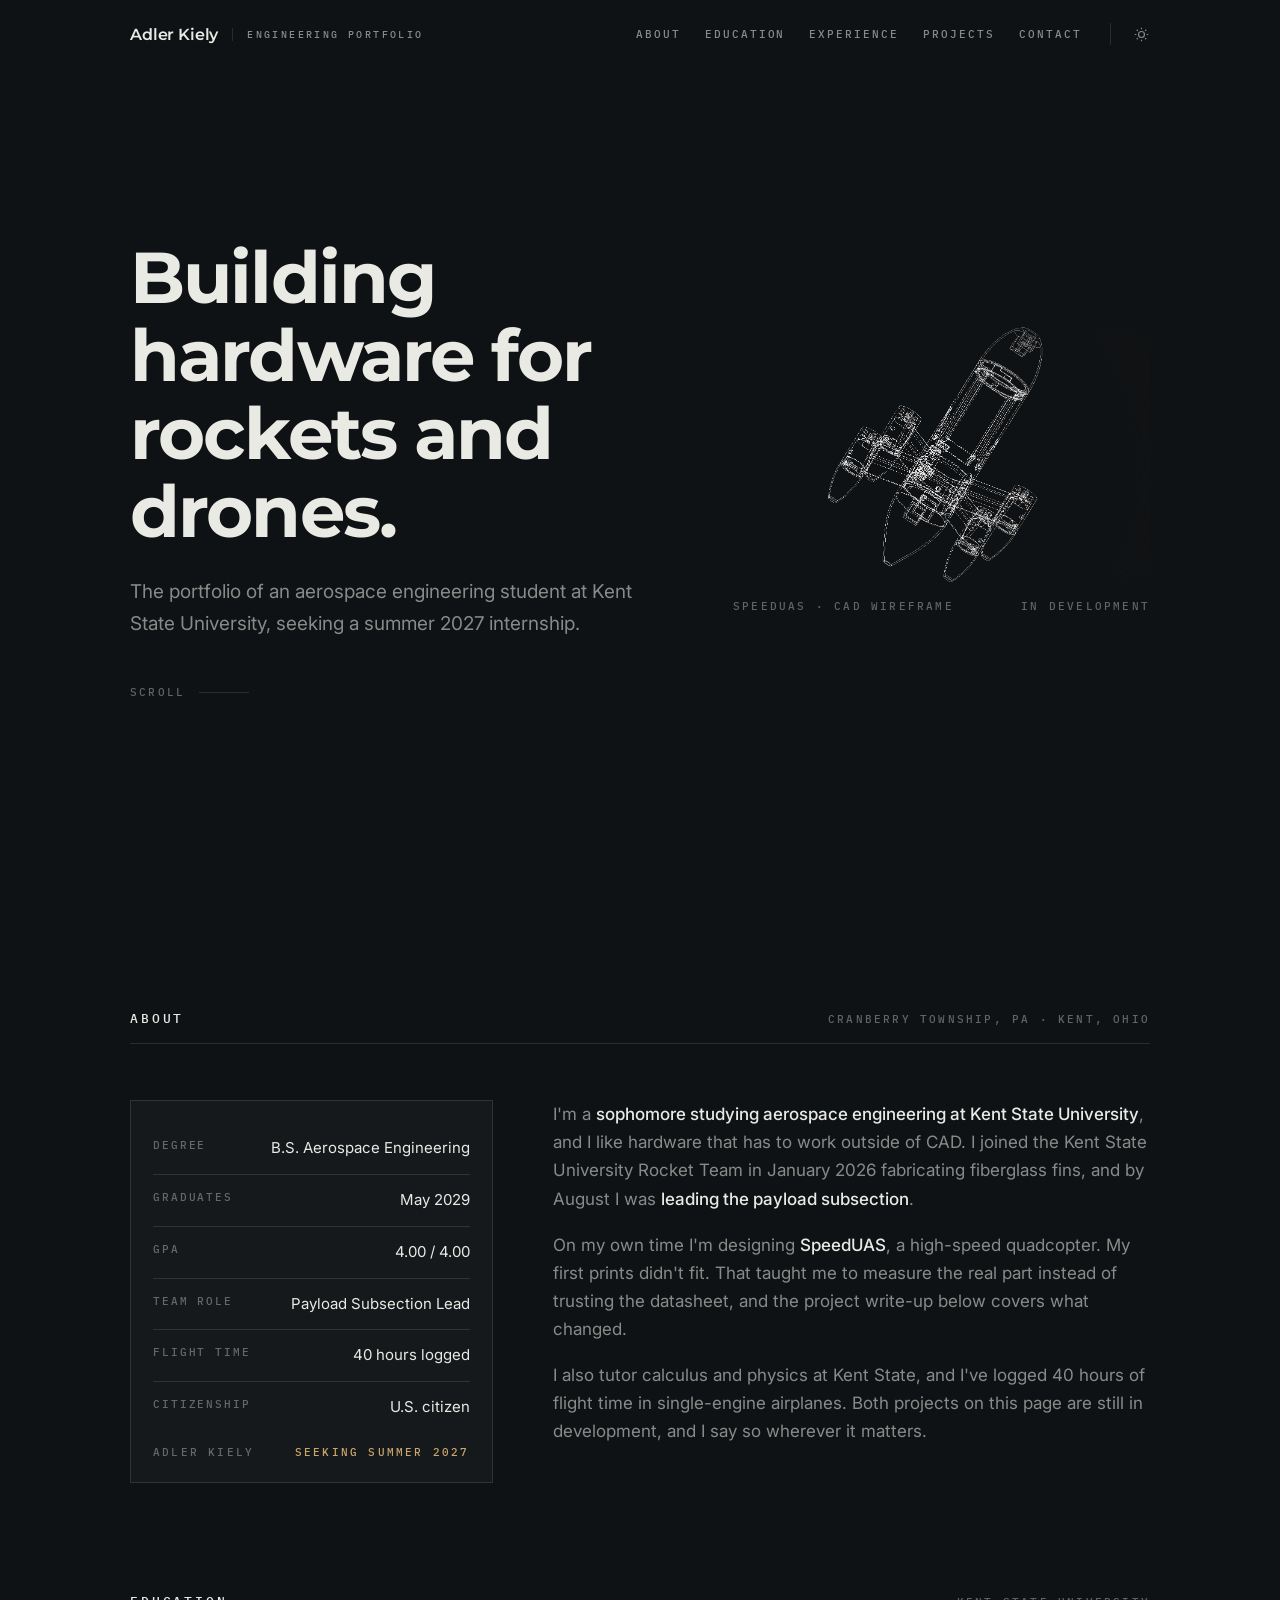
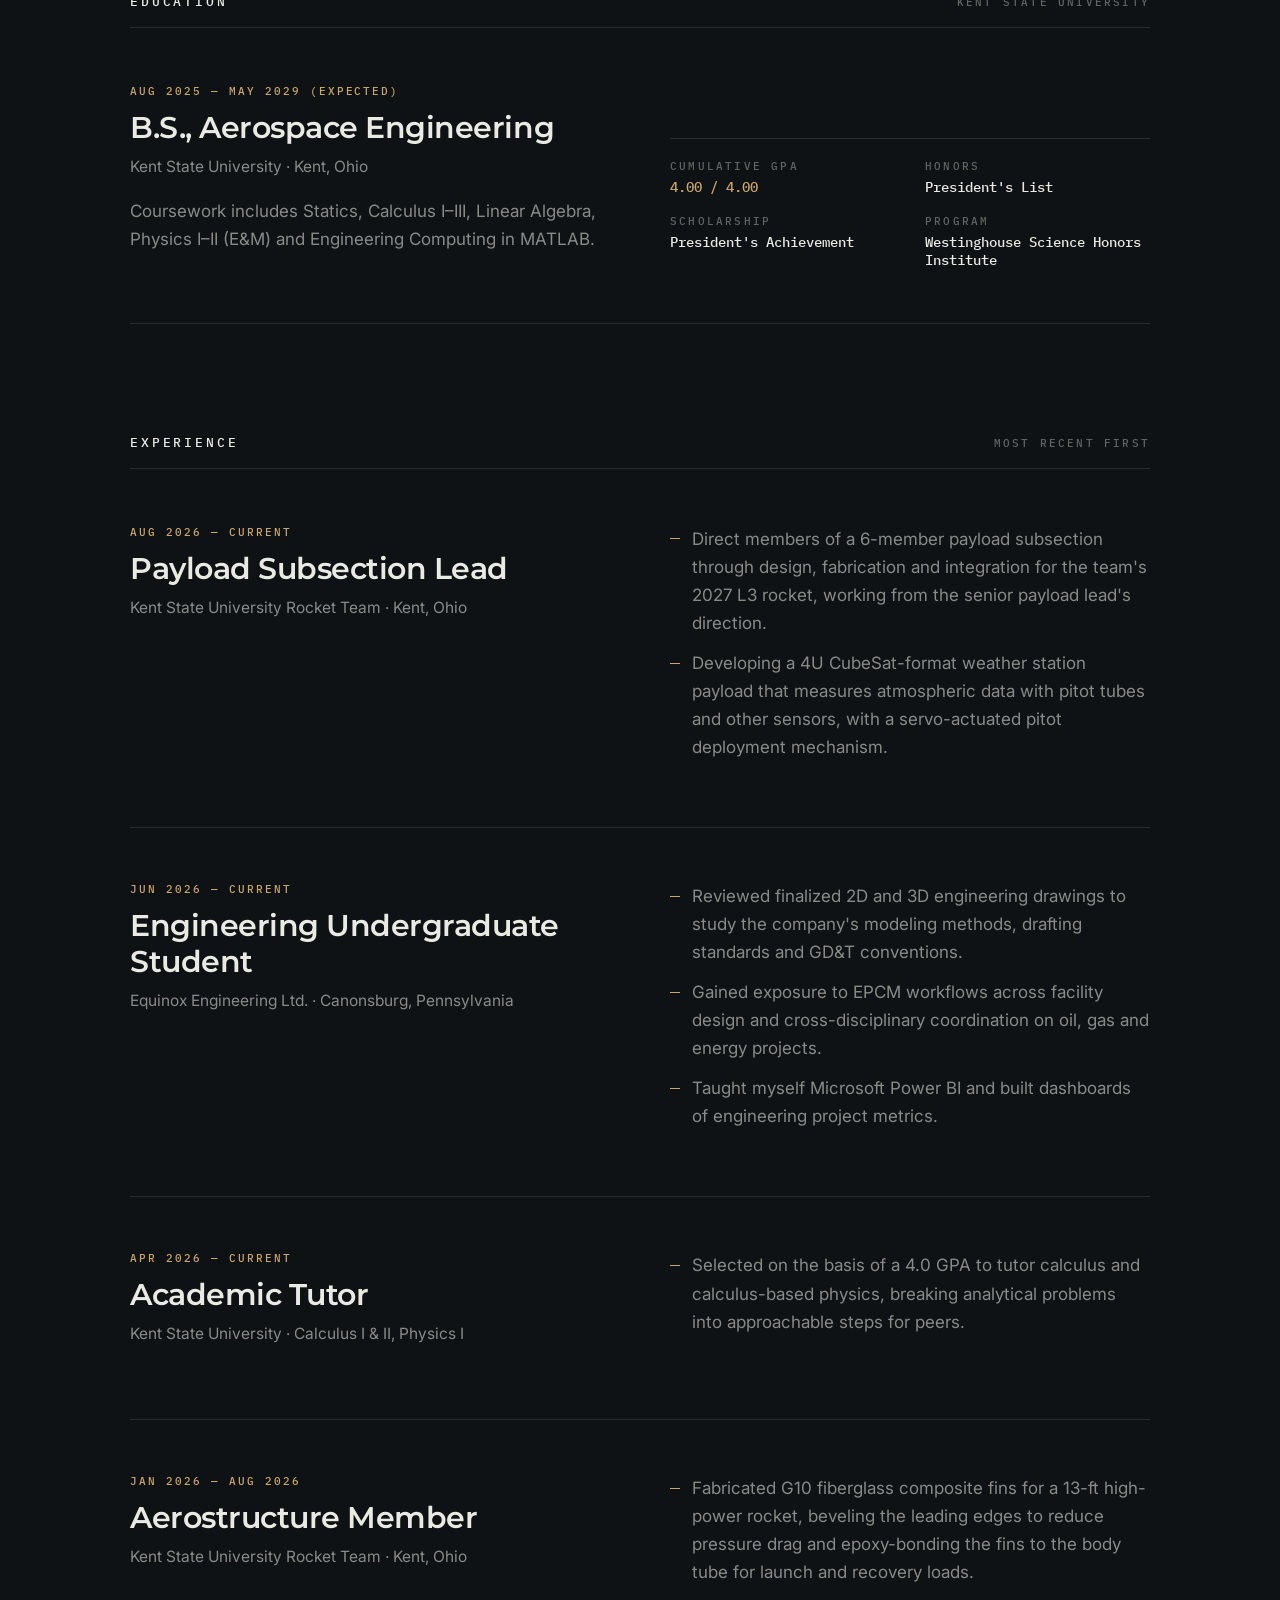
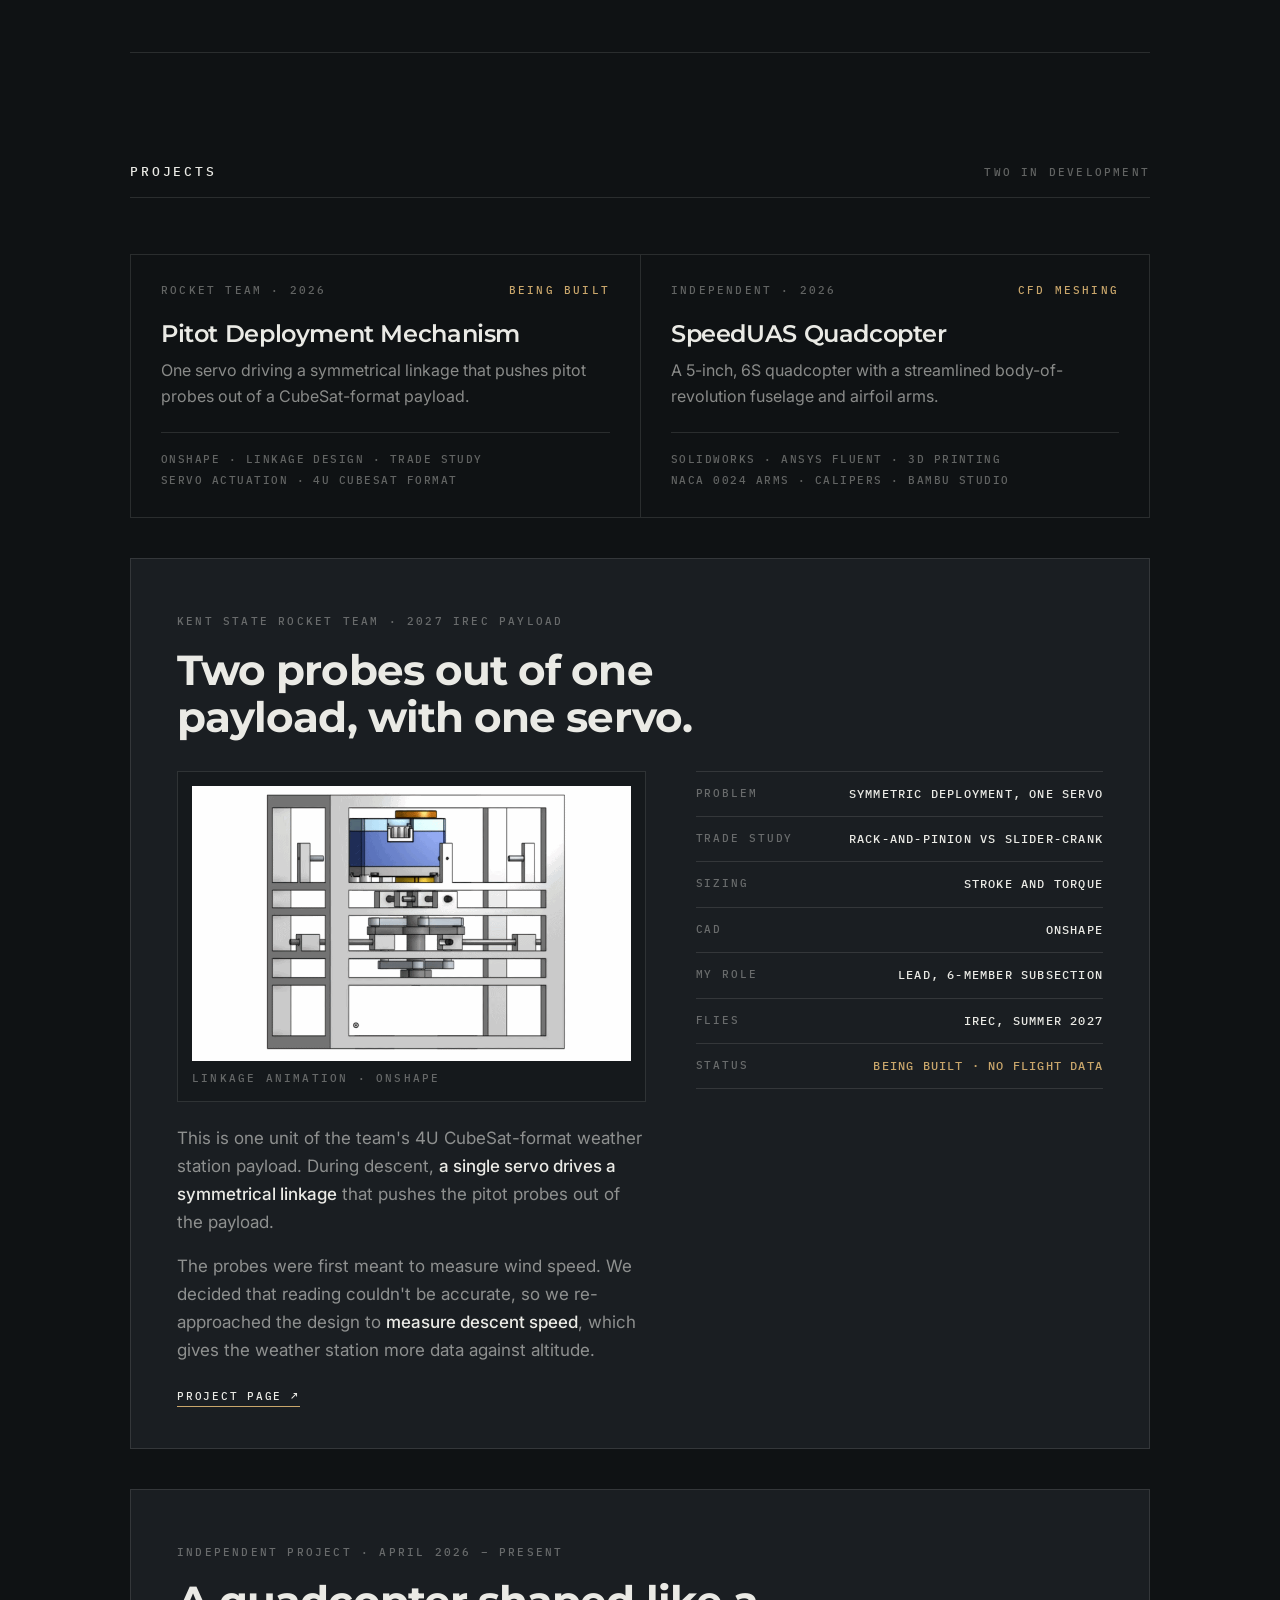
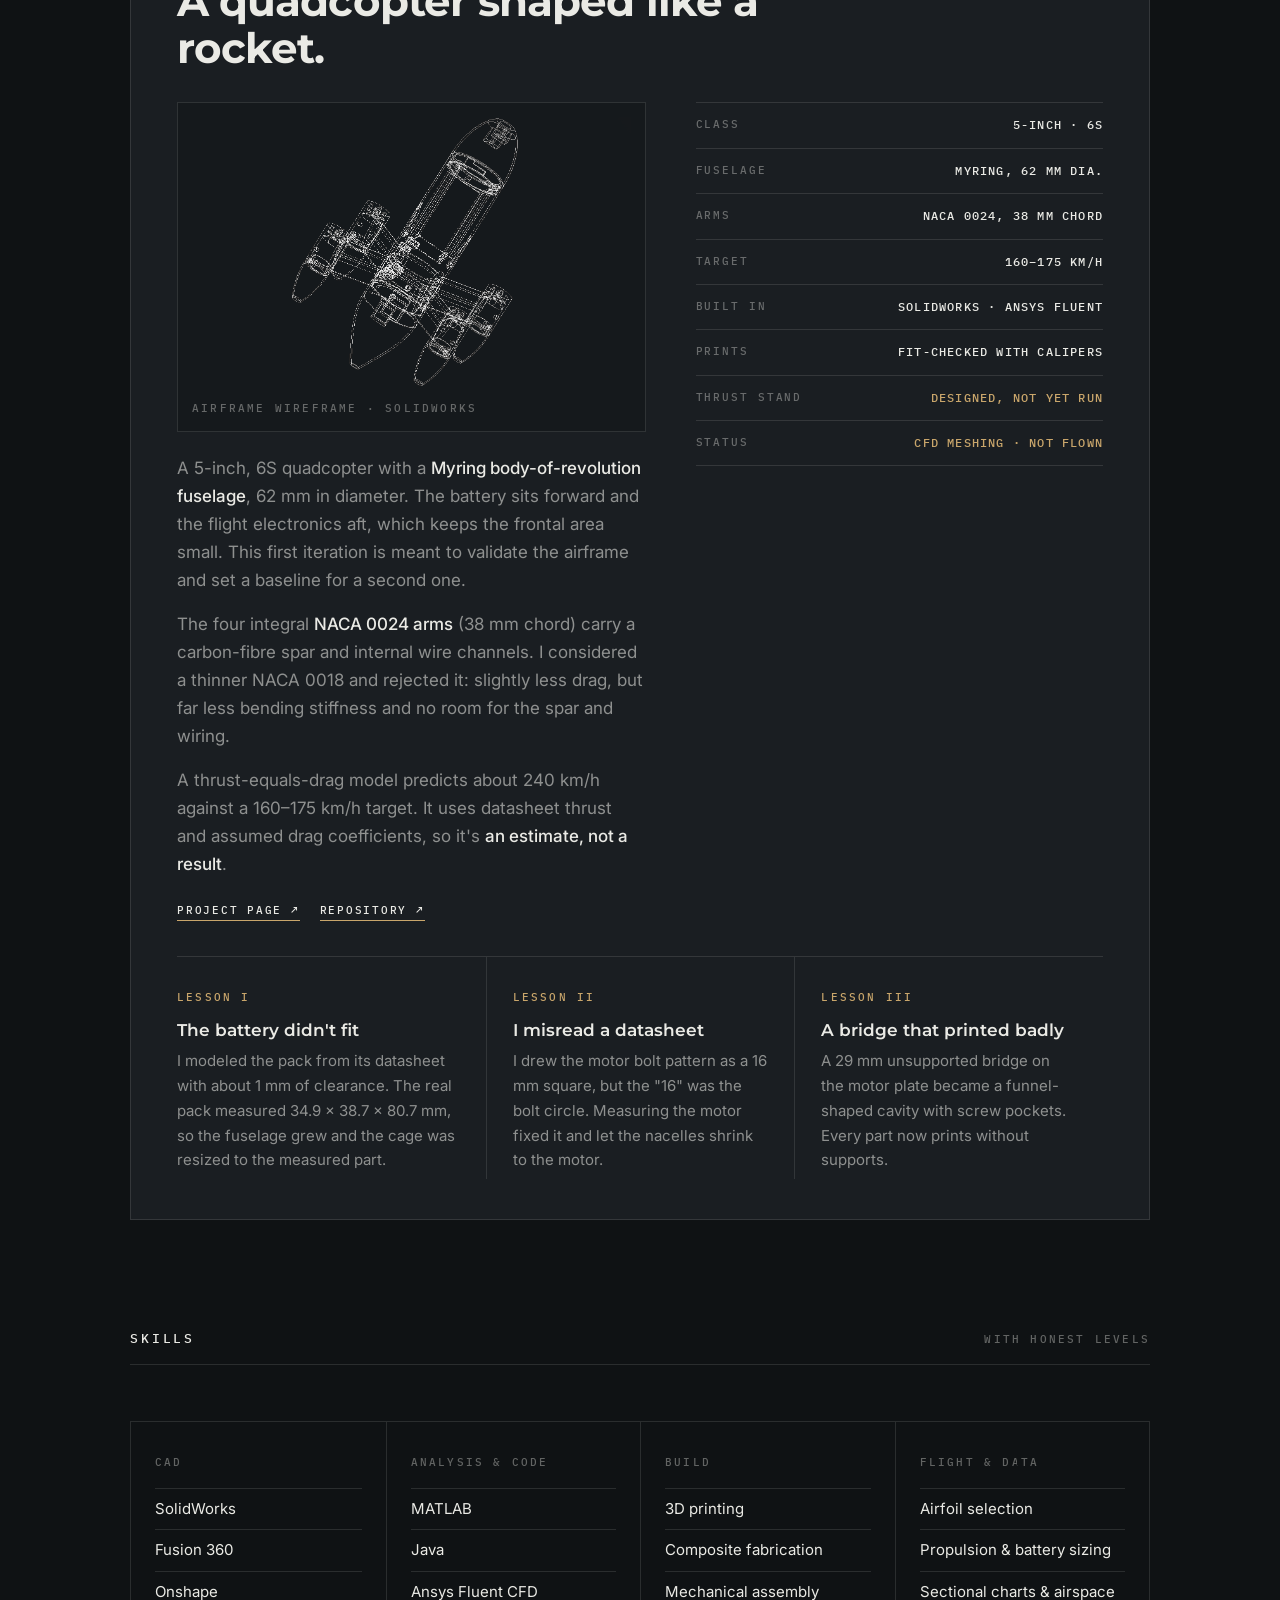
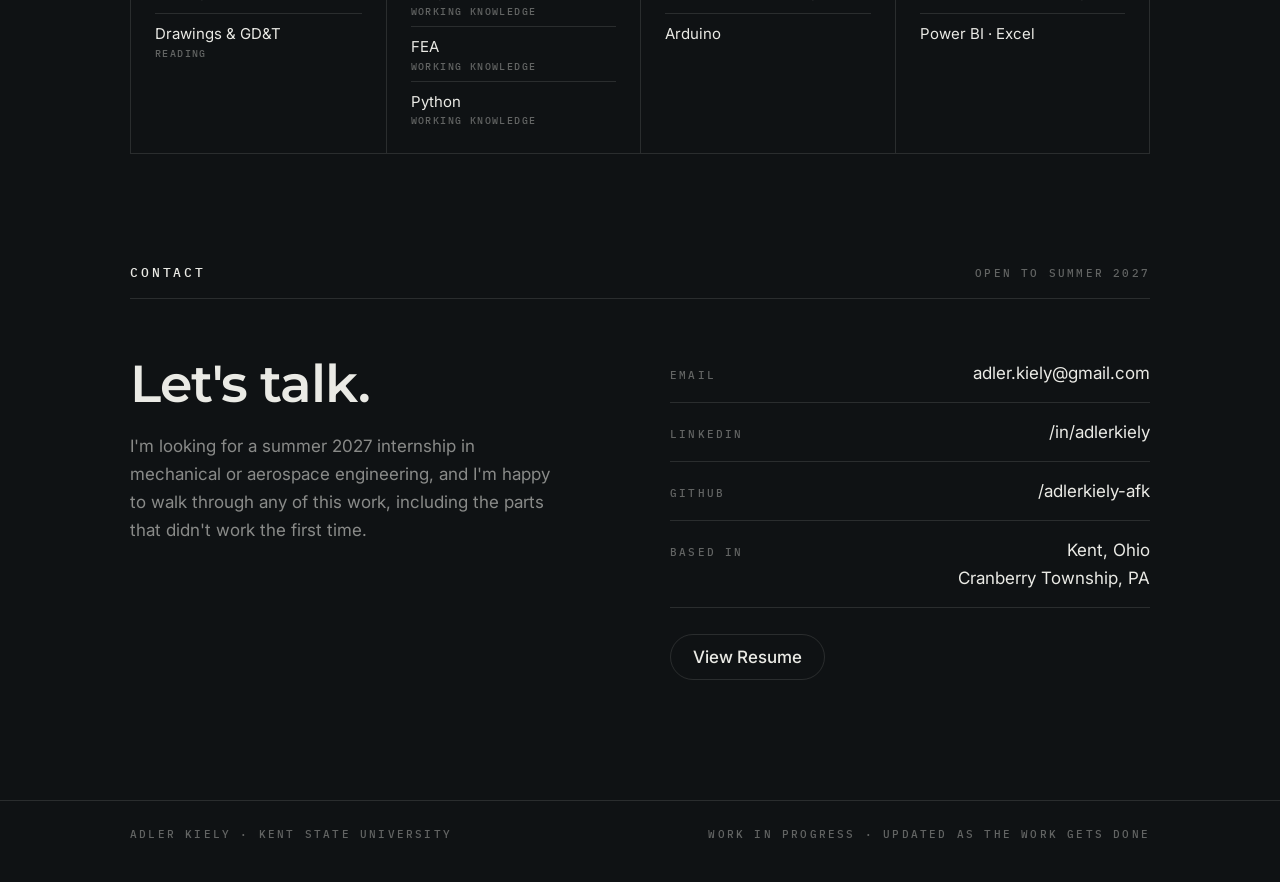
==== commit 23d7dda6: "Add FEA (working knowledge) to skills" ====
--- a/index.html
+++ b/index.html
@@ -385,7 +385,7 @@
     <div class="shead rv"><h2>Skills</h2><span class="lbl">With honest levels</span></div>
     <div class="skills rv">
       <div><span class="lbl">CAD</span><ul><li>SolidWorks</li><li>Fusion 360</li><li>Onshape</li><li>Drawings &amp; GD&amp;T<small>reading</small></li></ul></div>
-      <div><span class="lbl">Analysis &amp; code</span><ul><li>MATLAB</li><li>Java</li><li>Ansys Fluent CFD<small>working knowledge</small></li><li>Python<small>working knowledge</small></li></ul></div>
+      <div><span class="lbl">Analysis &amp; code</span><ul><li>MATLAB</li><li>Java</li><li>Ansys Fluent CFD<small>working knowledge</small></li><li>FEA<small>working knowledge</small></li><li>Python<small>working knowledge</small></li></ul></div>
       <div><span class="lbl">Build</span><ul><li>3D printing</li><li>Composite fabrication</li><li>Mechanical assembly</li><li>Arduino</li></ul></div>
       <div><span class="lbl">Flight &amp; data</span><ul><li>Airfoil selection</li><li>Propulsion &amp; battery sizing</li><li>Sectional charts &amp; airspace</li><li>Power BI · Excel</li></ul></div>
     </div>
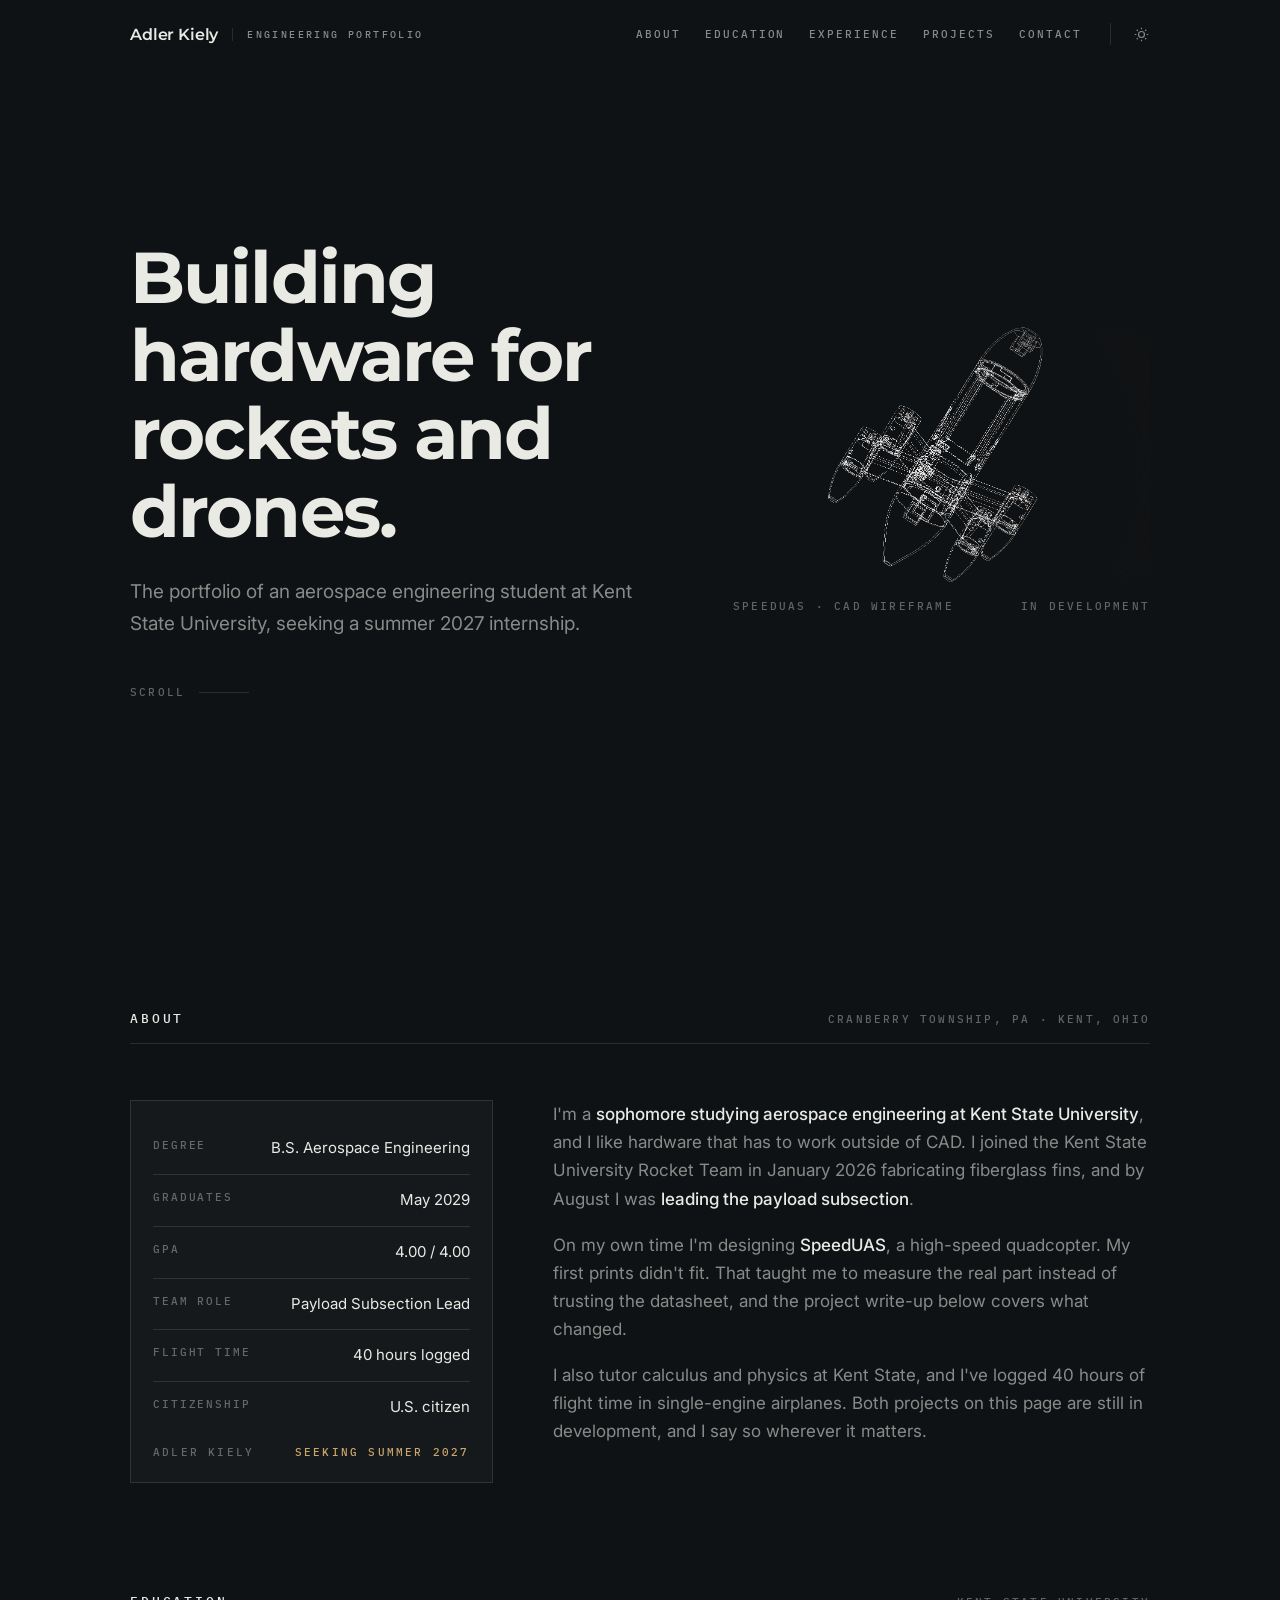
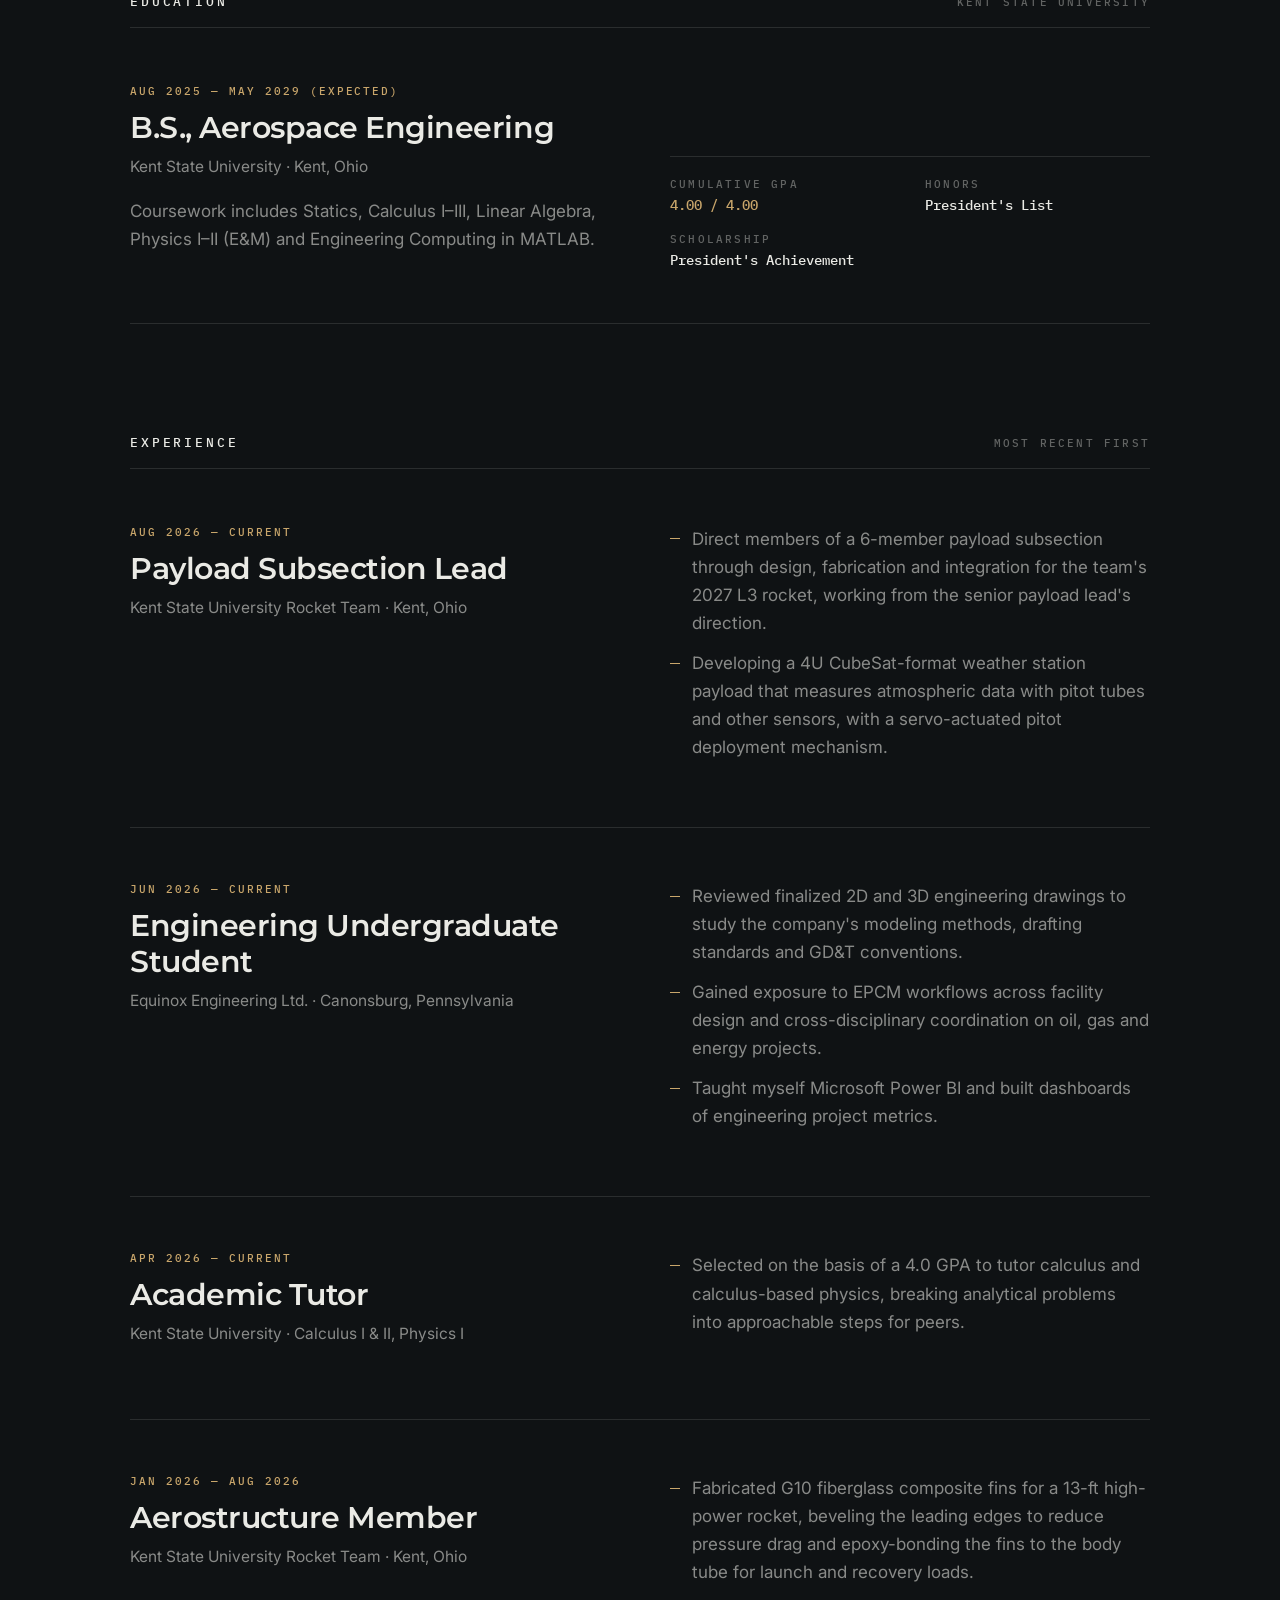
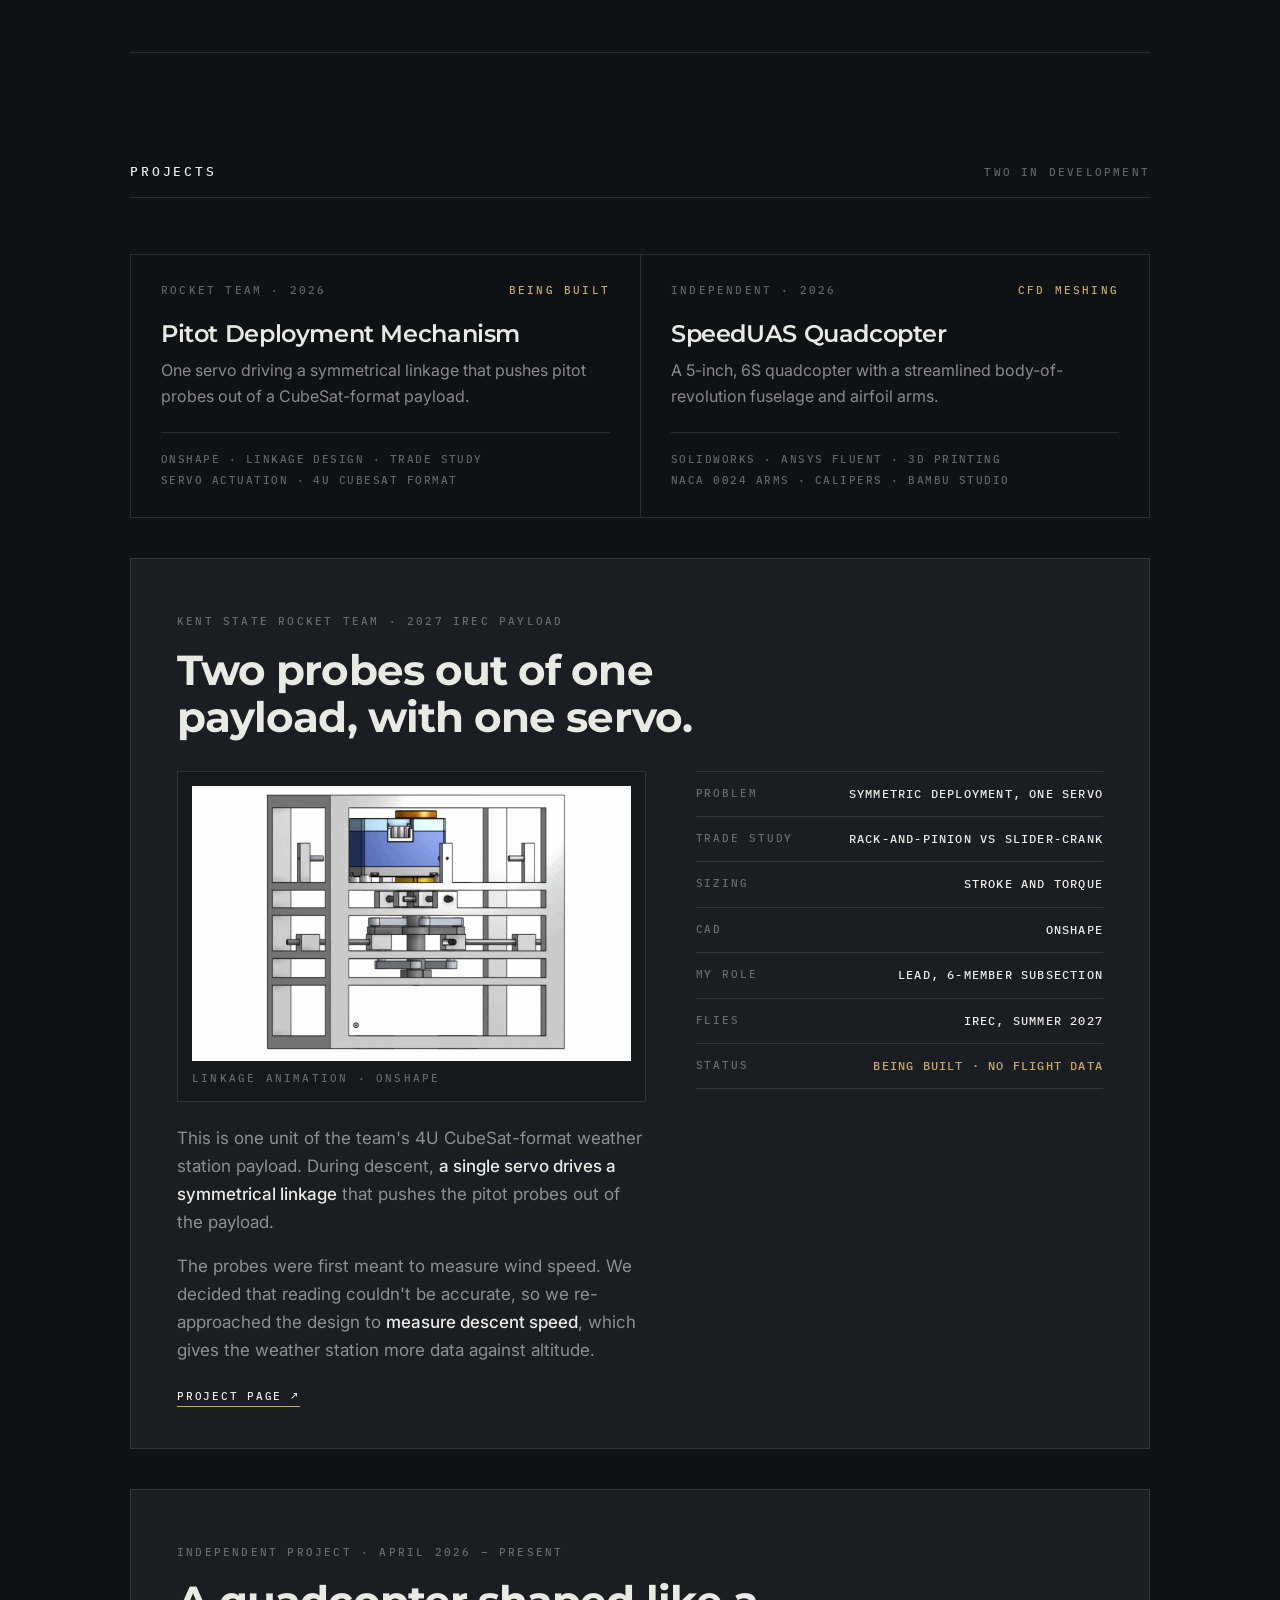
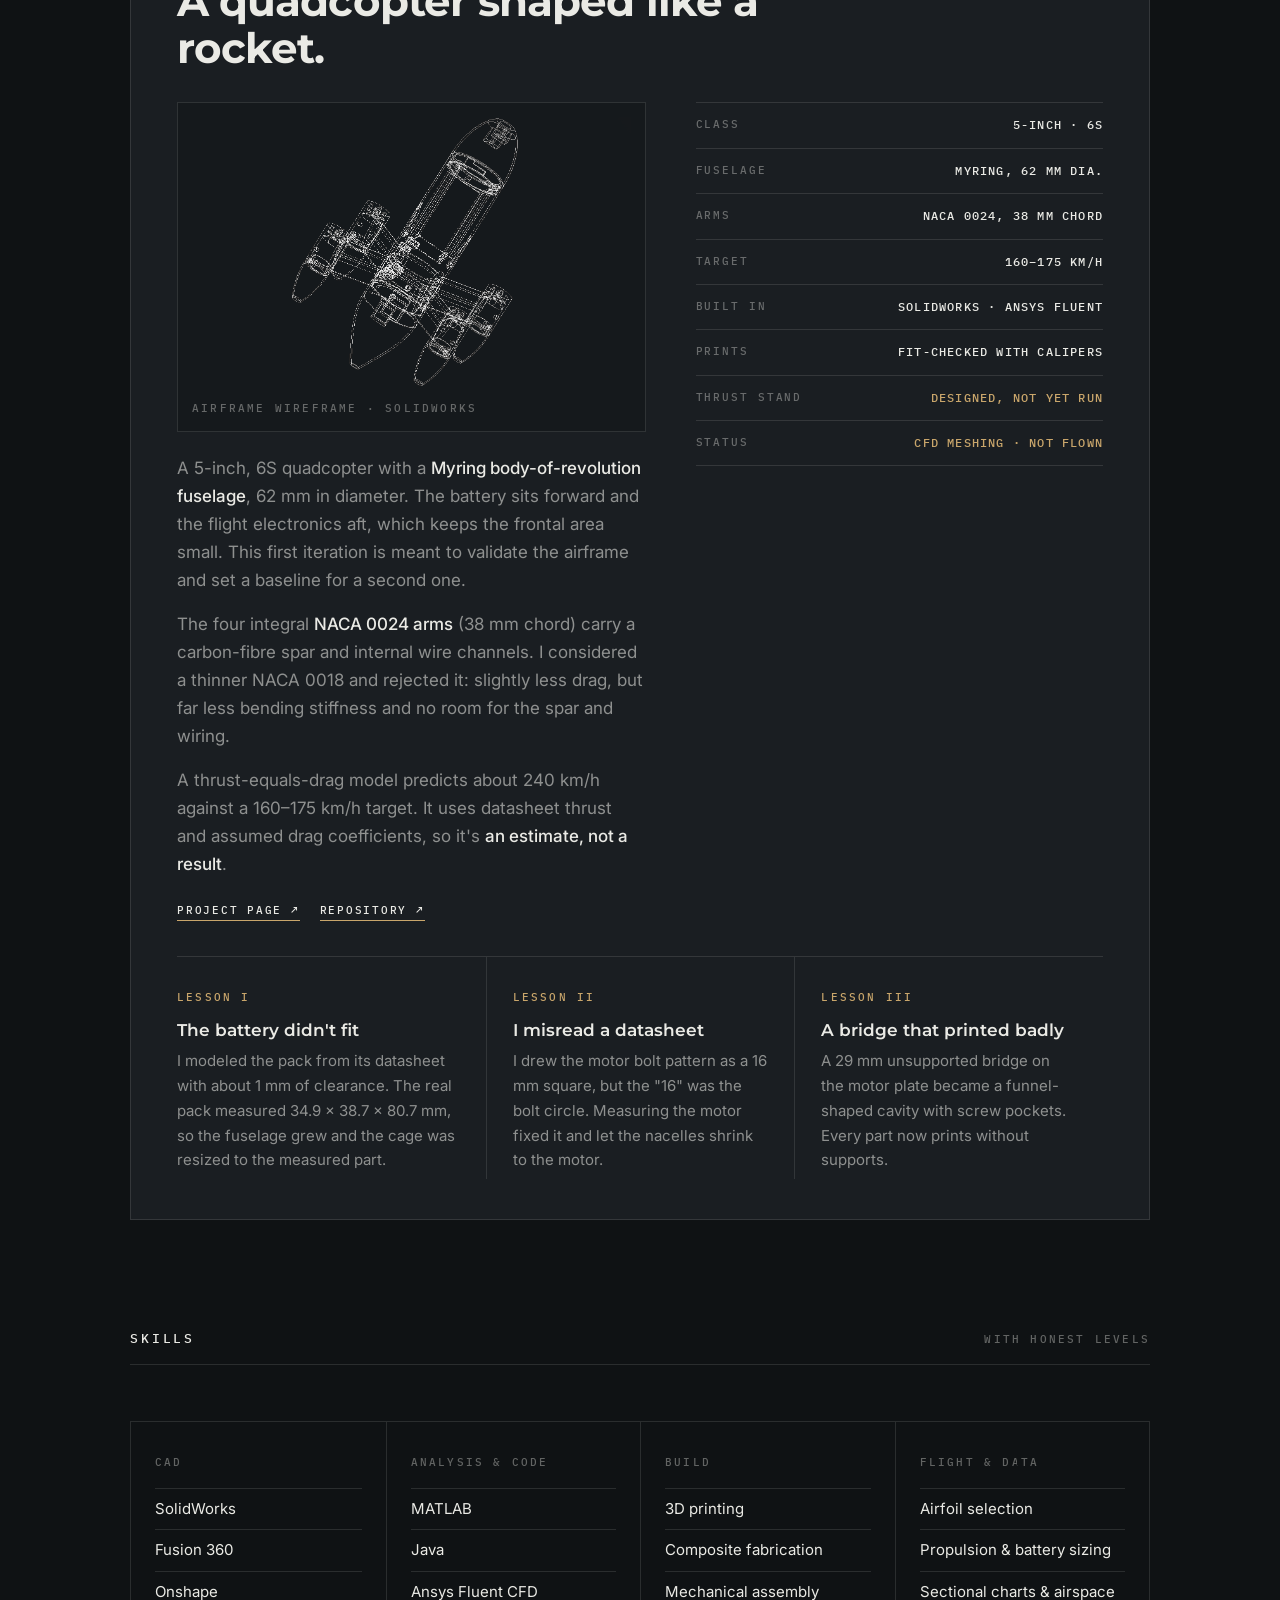
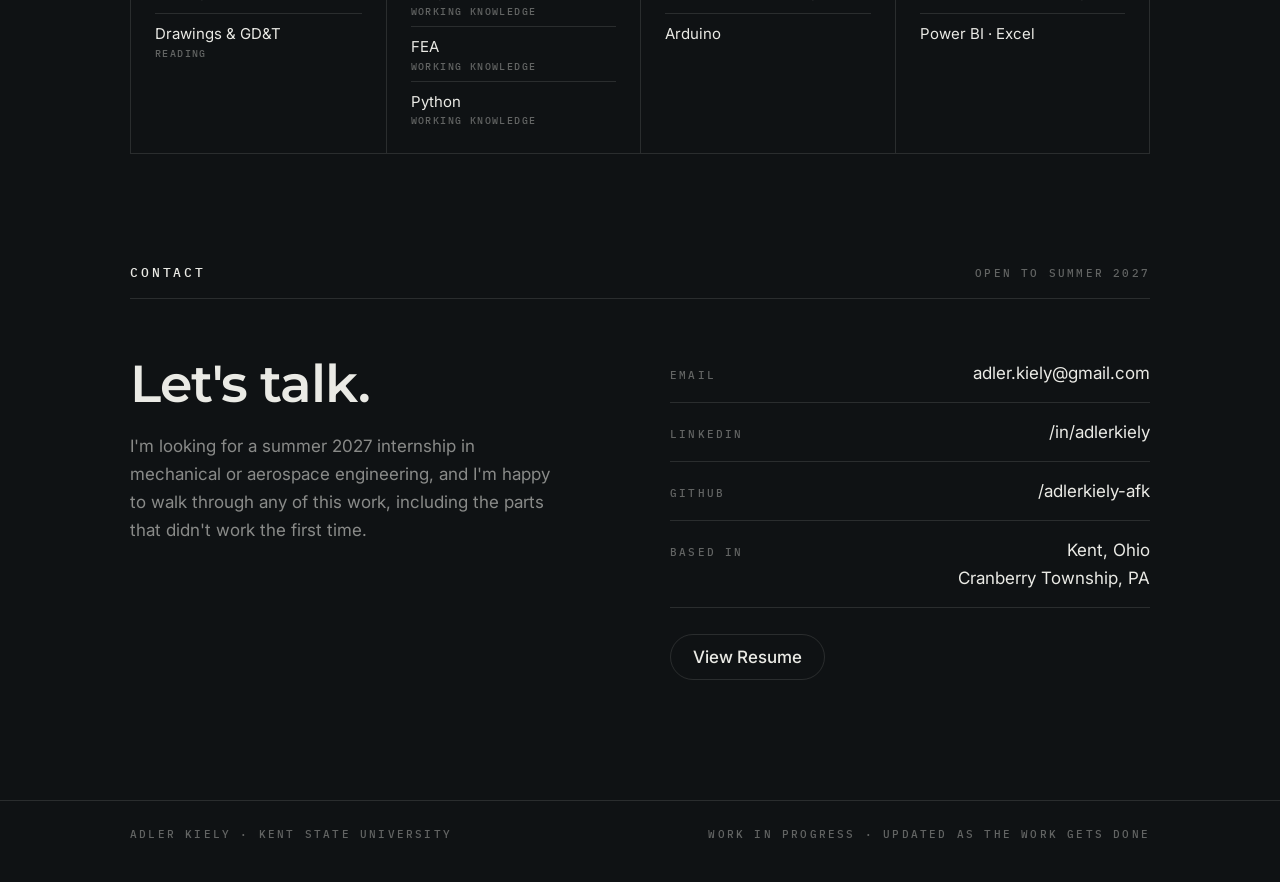
==== commit 1e5e9d7a: "Remove Westinghouse Science Honors Institute" ====
--- a/index.html
+++ b/index.html
@@ -264,7 +264,6 @@
         <div><span class="lbl">Cumulative GPA</span><b class="gold">4.00 / 4.00</b></div>
         <div><span class="lbl">Honors</span><b>President's List</b></div>
         <div><span class="lbl">Scholarship</span><b>President's Achievement</b></div>
-        <div><span class="lbl">Program</span><b>Westinghouse Science Honors Institute</b></div>
       </div>
     </div>
   </section>
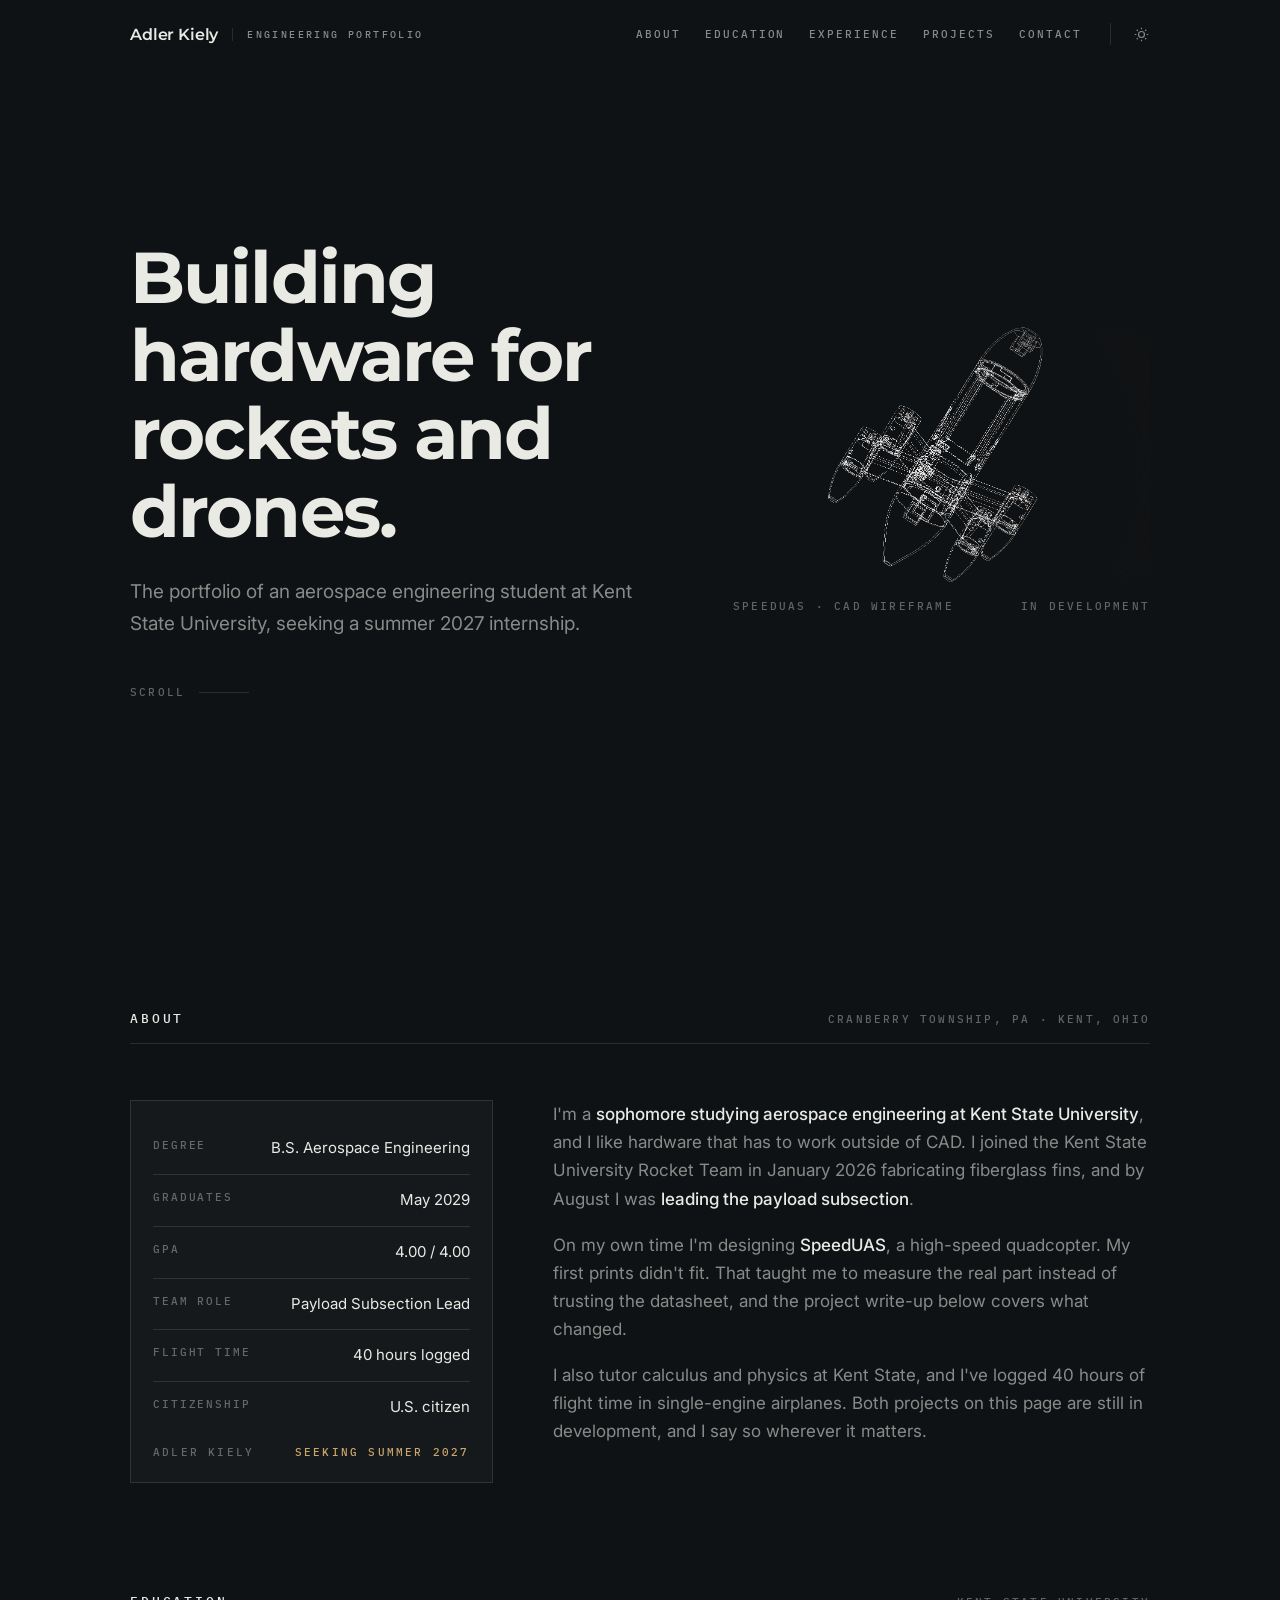
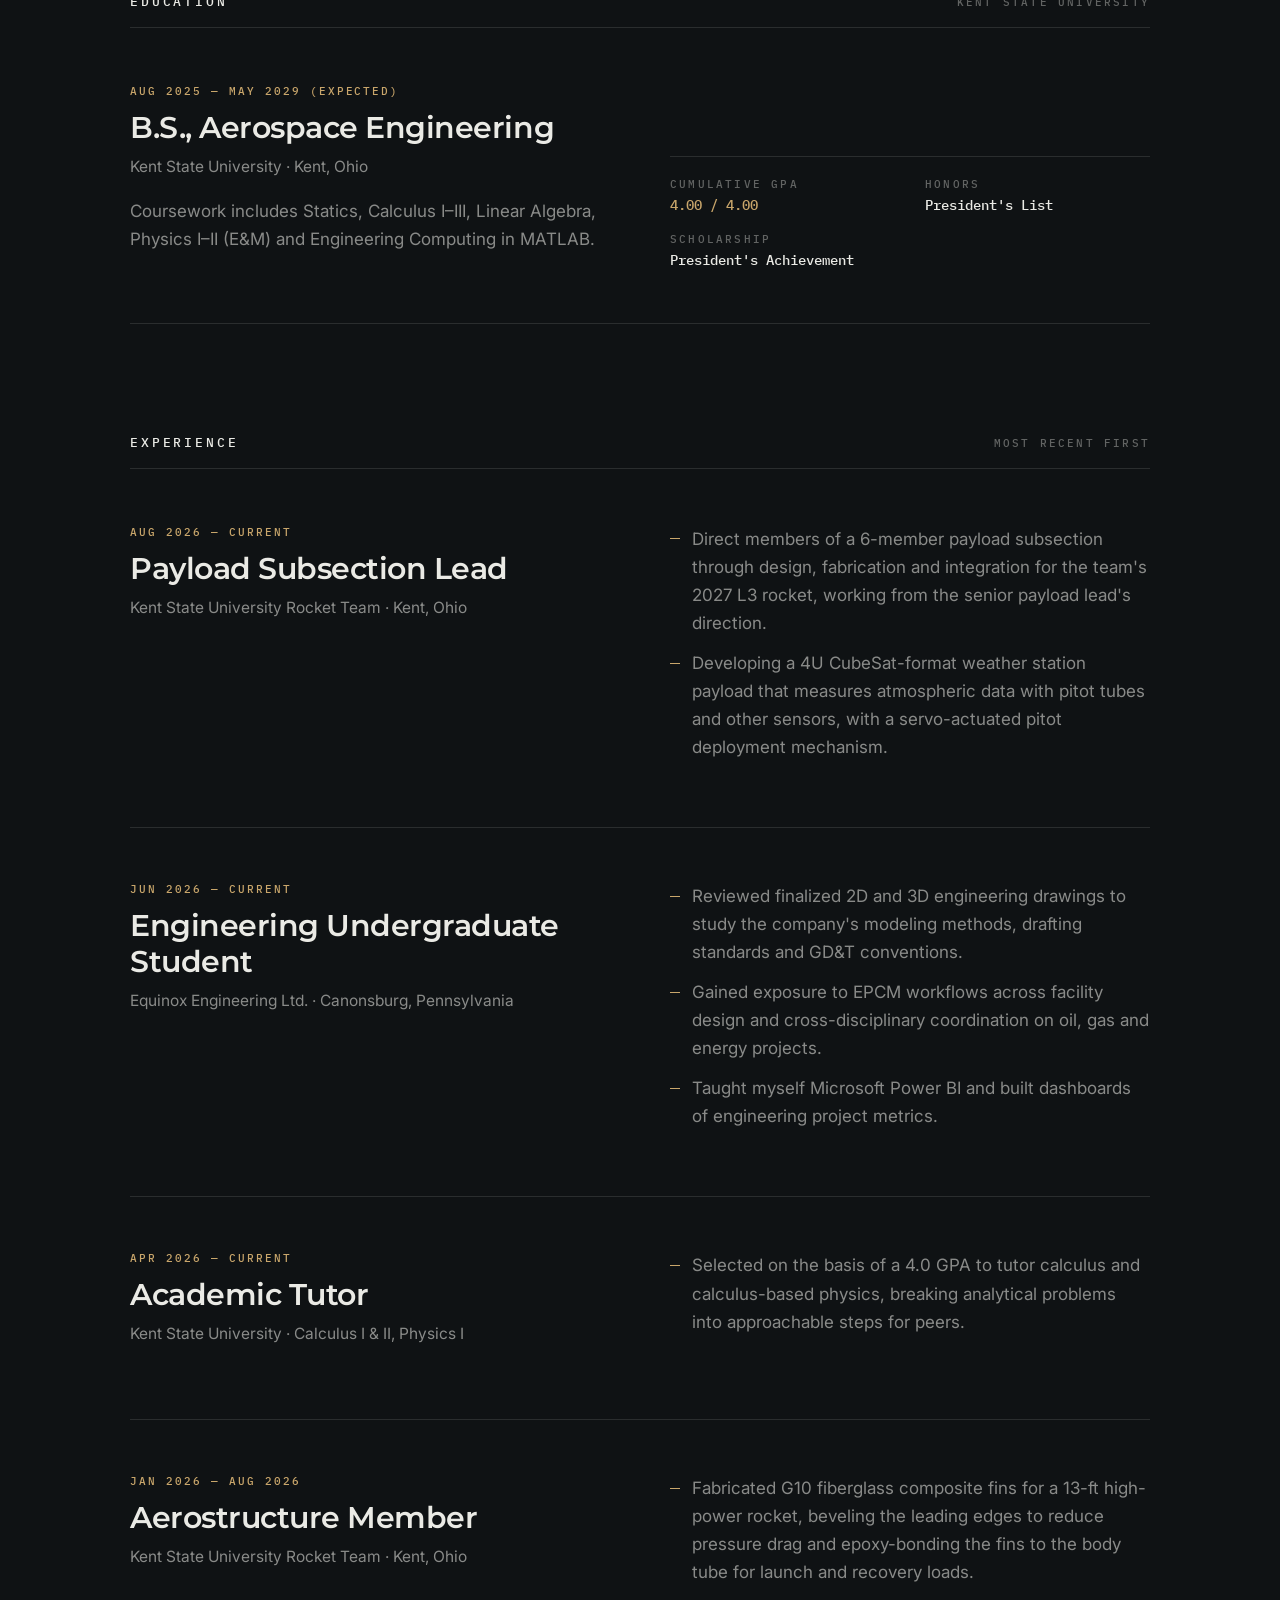
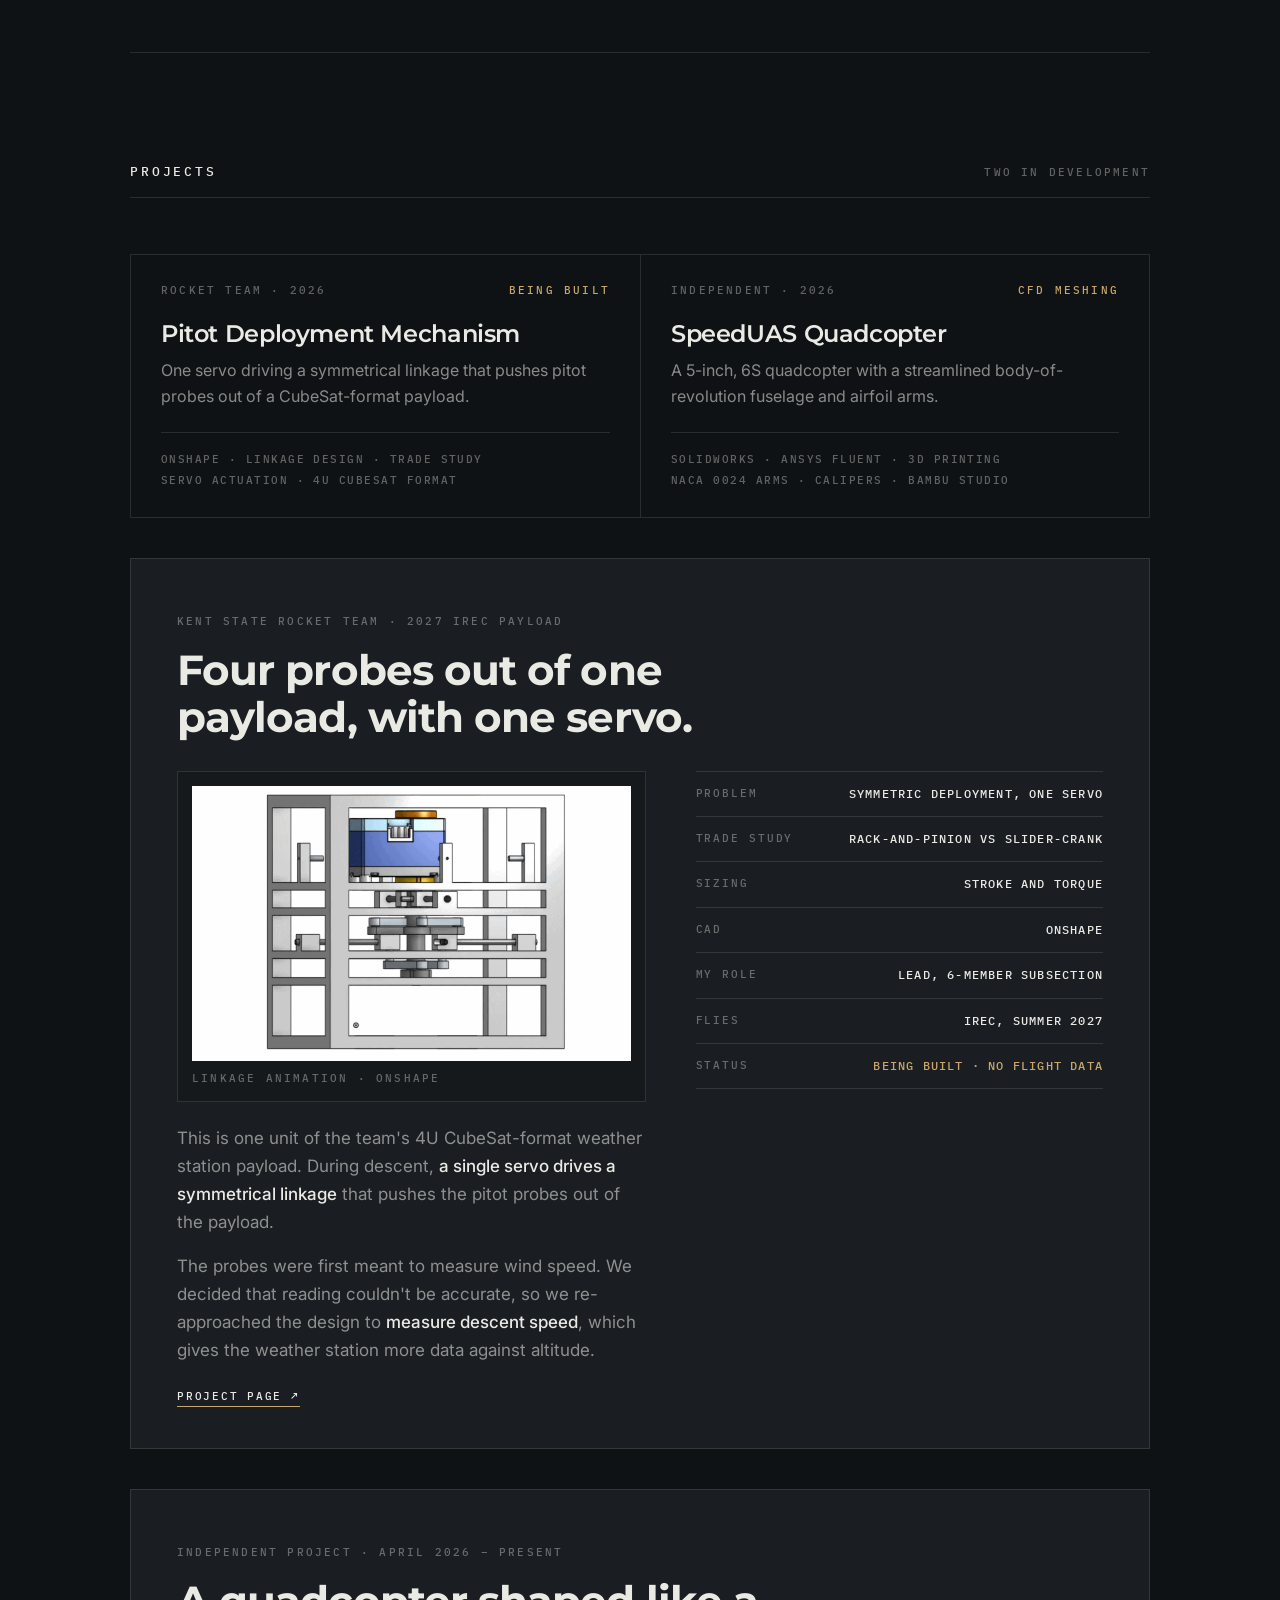
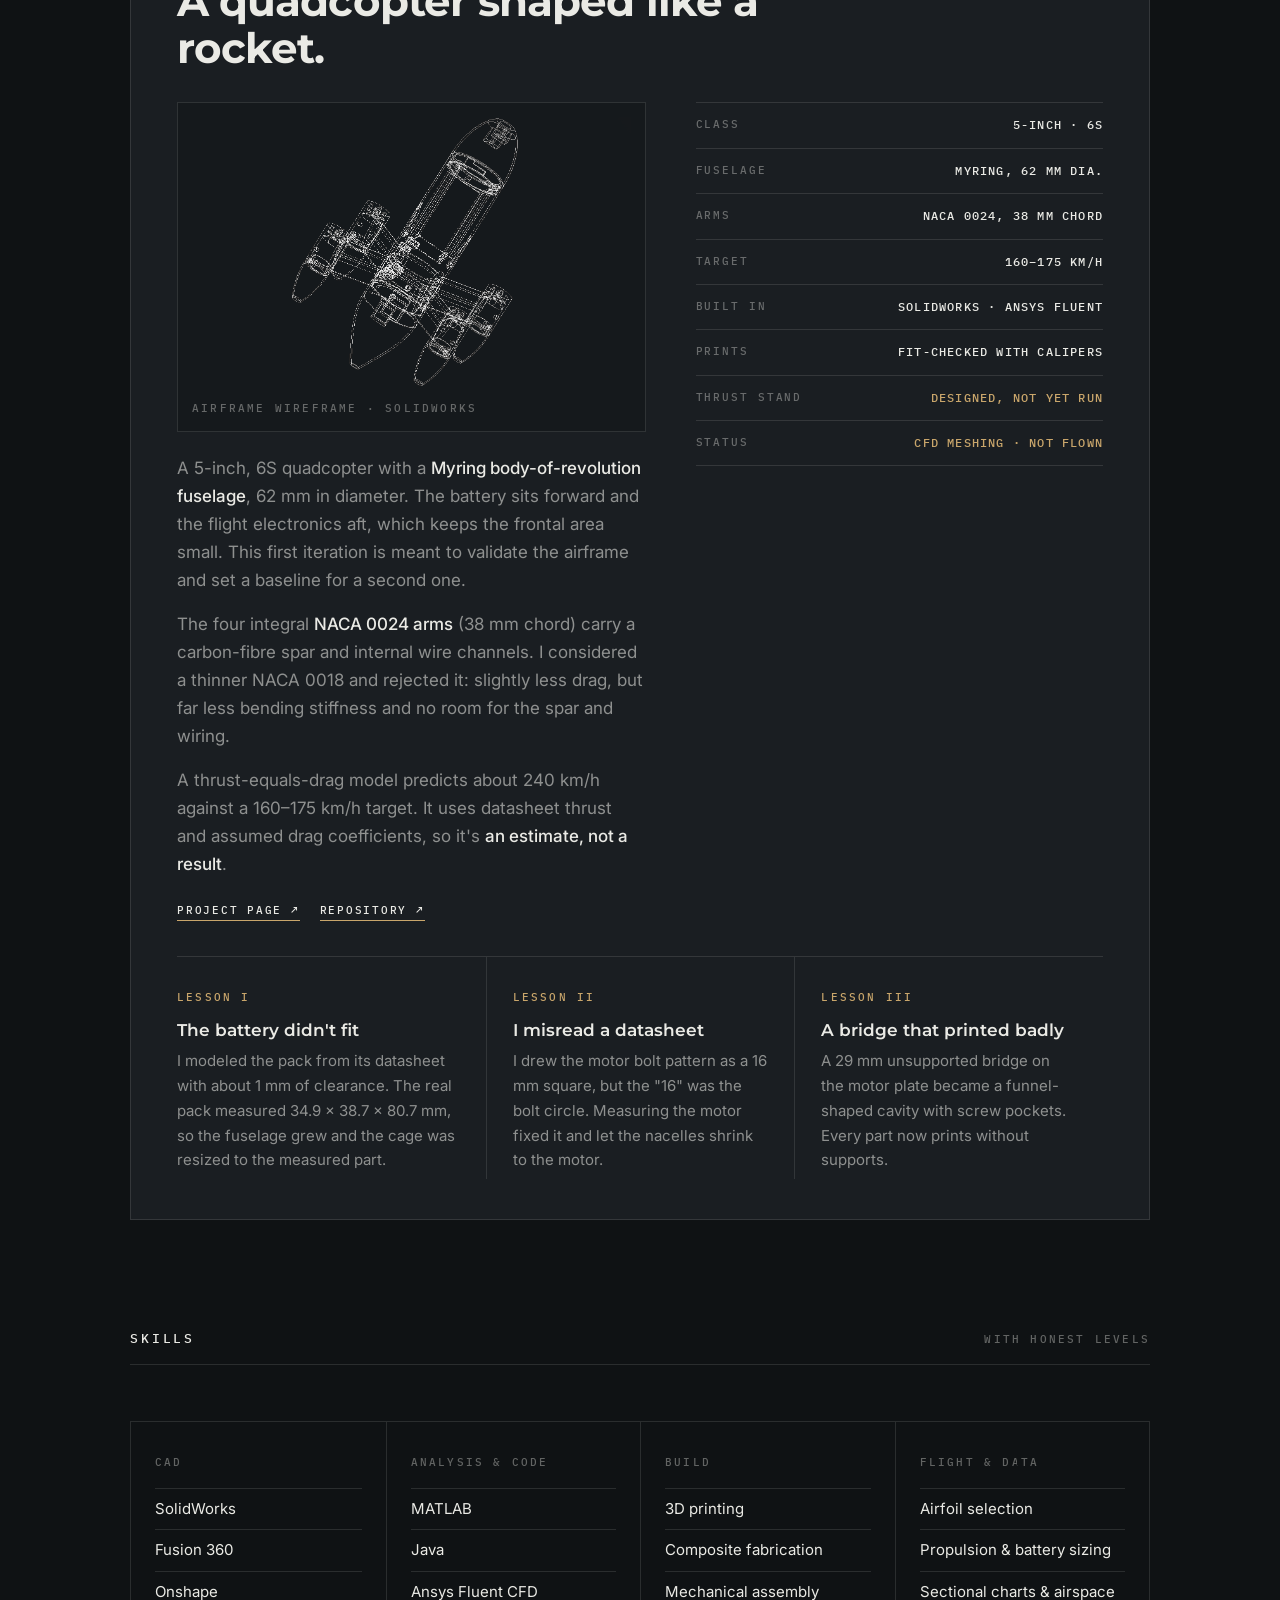
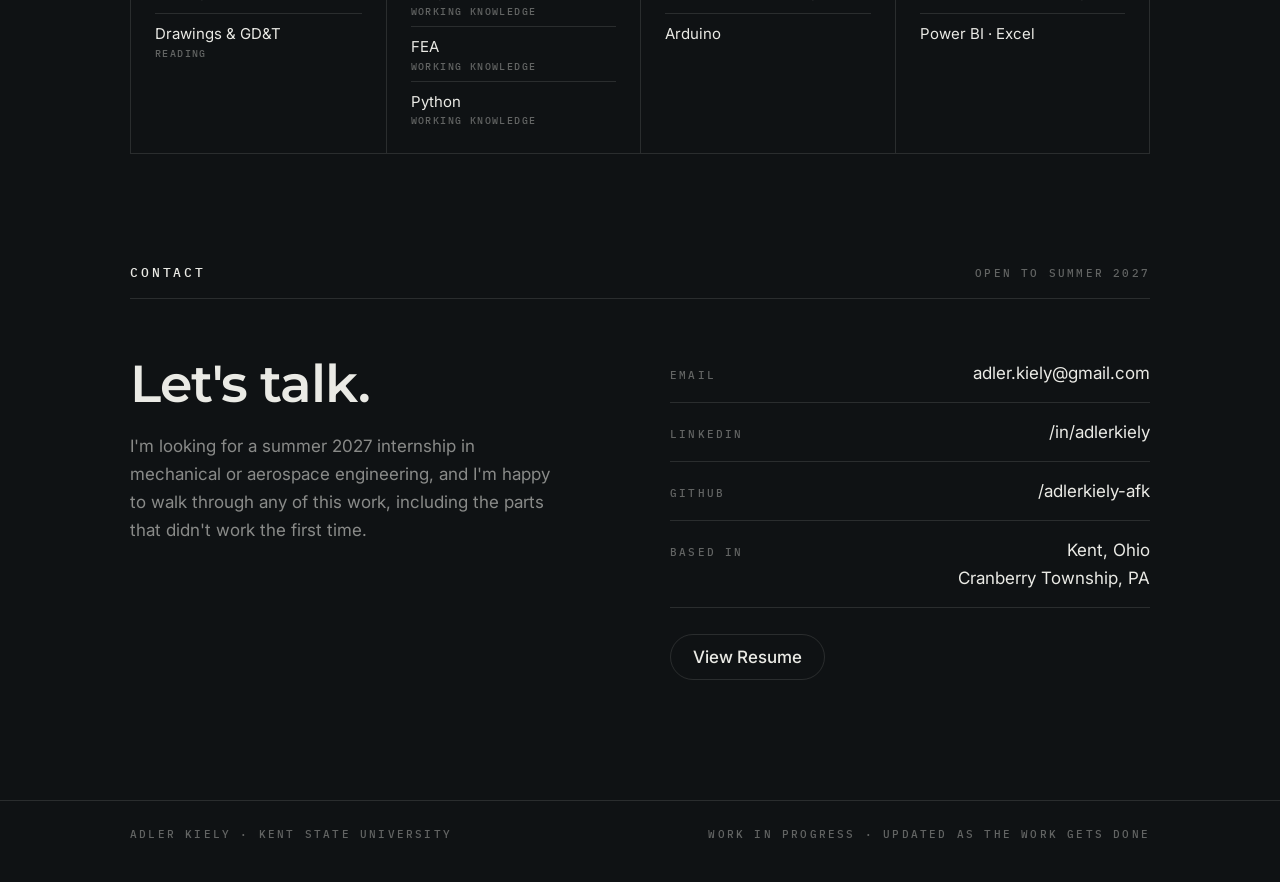
==== commit a4a67a92: "Fix probe count: four probes from one servo" ====
--- a/index.html
+++ b/index.html
@@ -330,7 +330,7 @@
 
     <article class="detail rv" id="payload">
       <span class="lbl">Kent State Rocket Team · 2027 IREC payload</span>
-      <h4>Two probes out of one payload, with one servo.</h4>
+      <h4>Four probes out of one payload, with one servo.</h4>
       <div class="dgrid">
         <div>
           <figure class="pic"><img src="images/payload.gif" alt="CAD animation of a servo-driven linkage pushing pitot probes out of a CubeSat-format payload frame"><figcaption class="lbl">Linkage animation · Onshape</figcaption></figure>
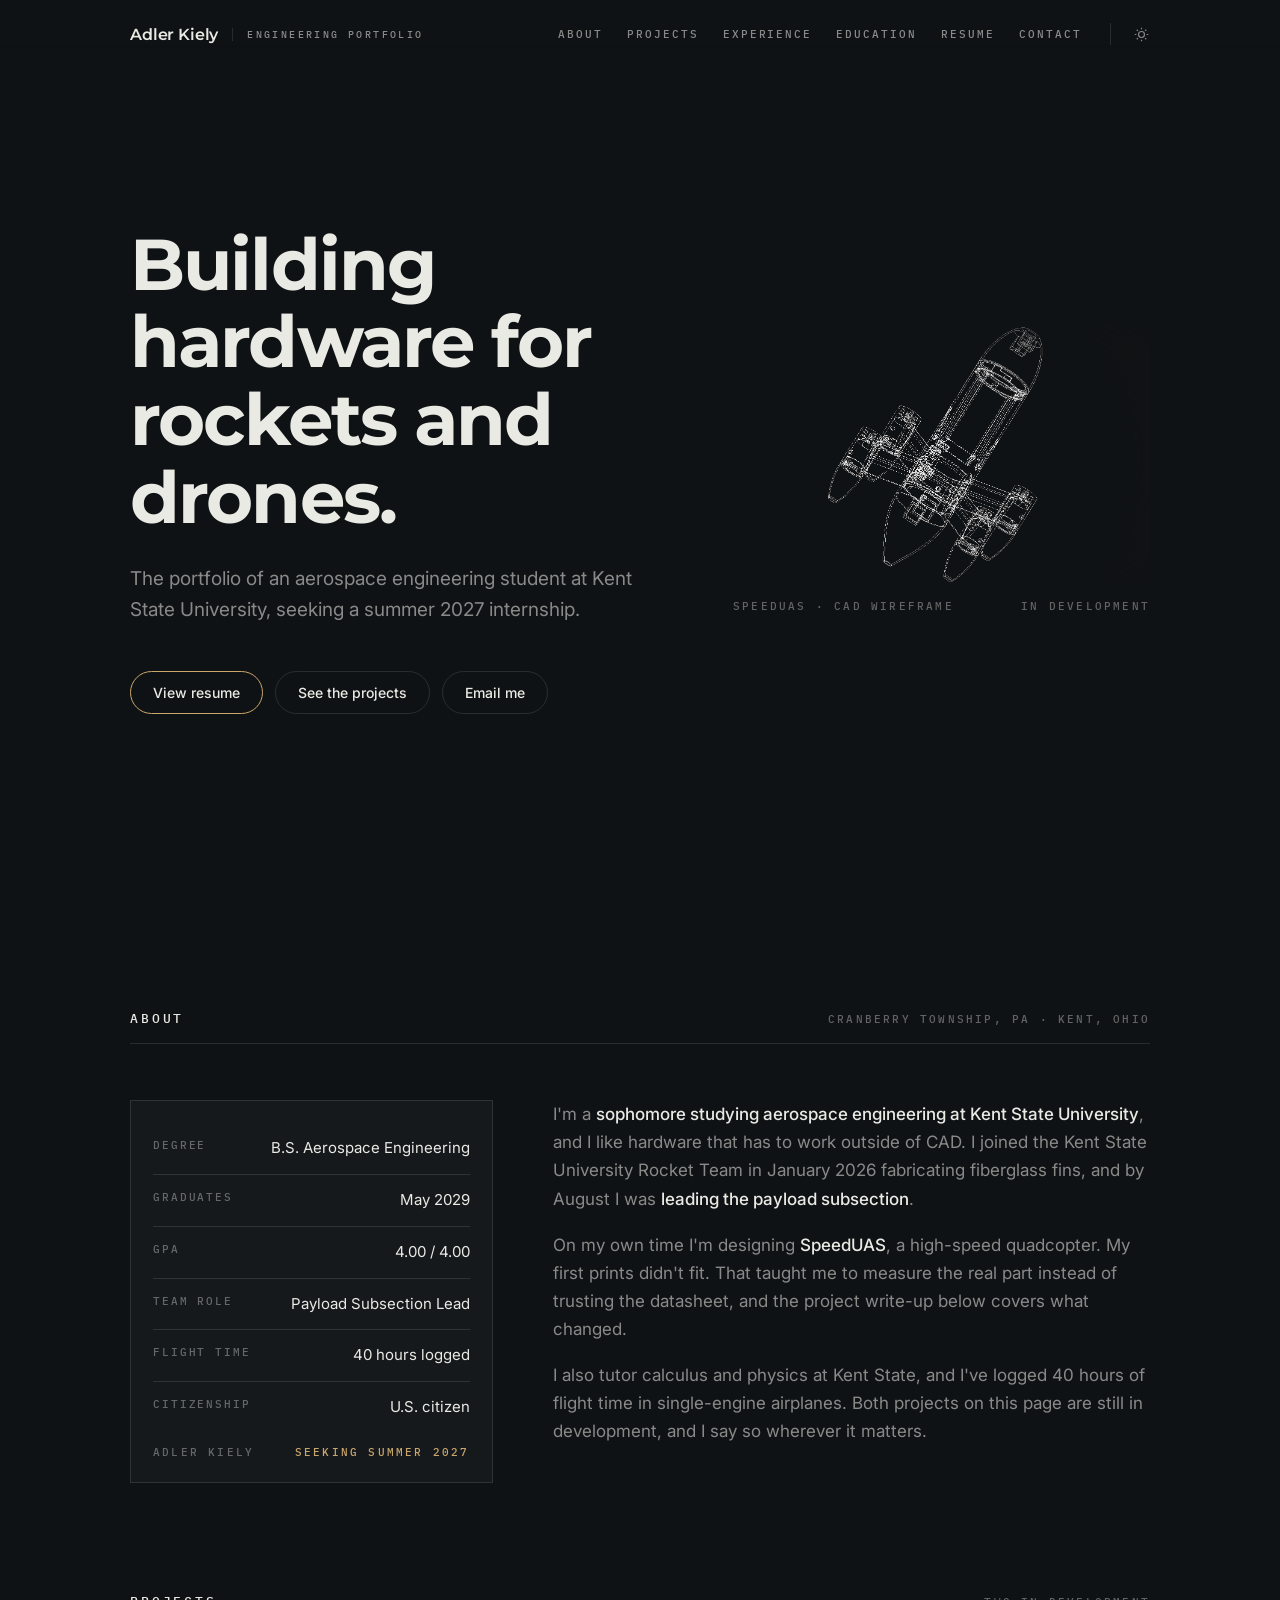
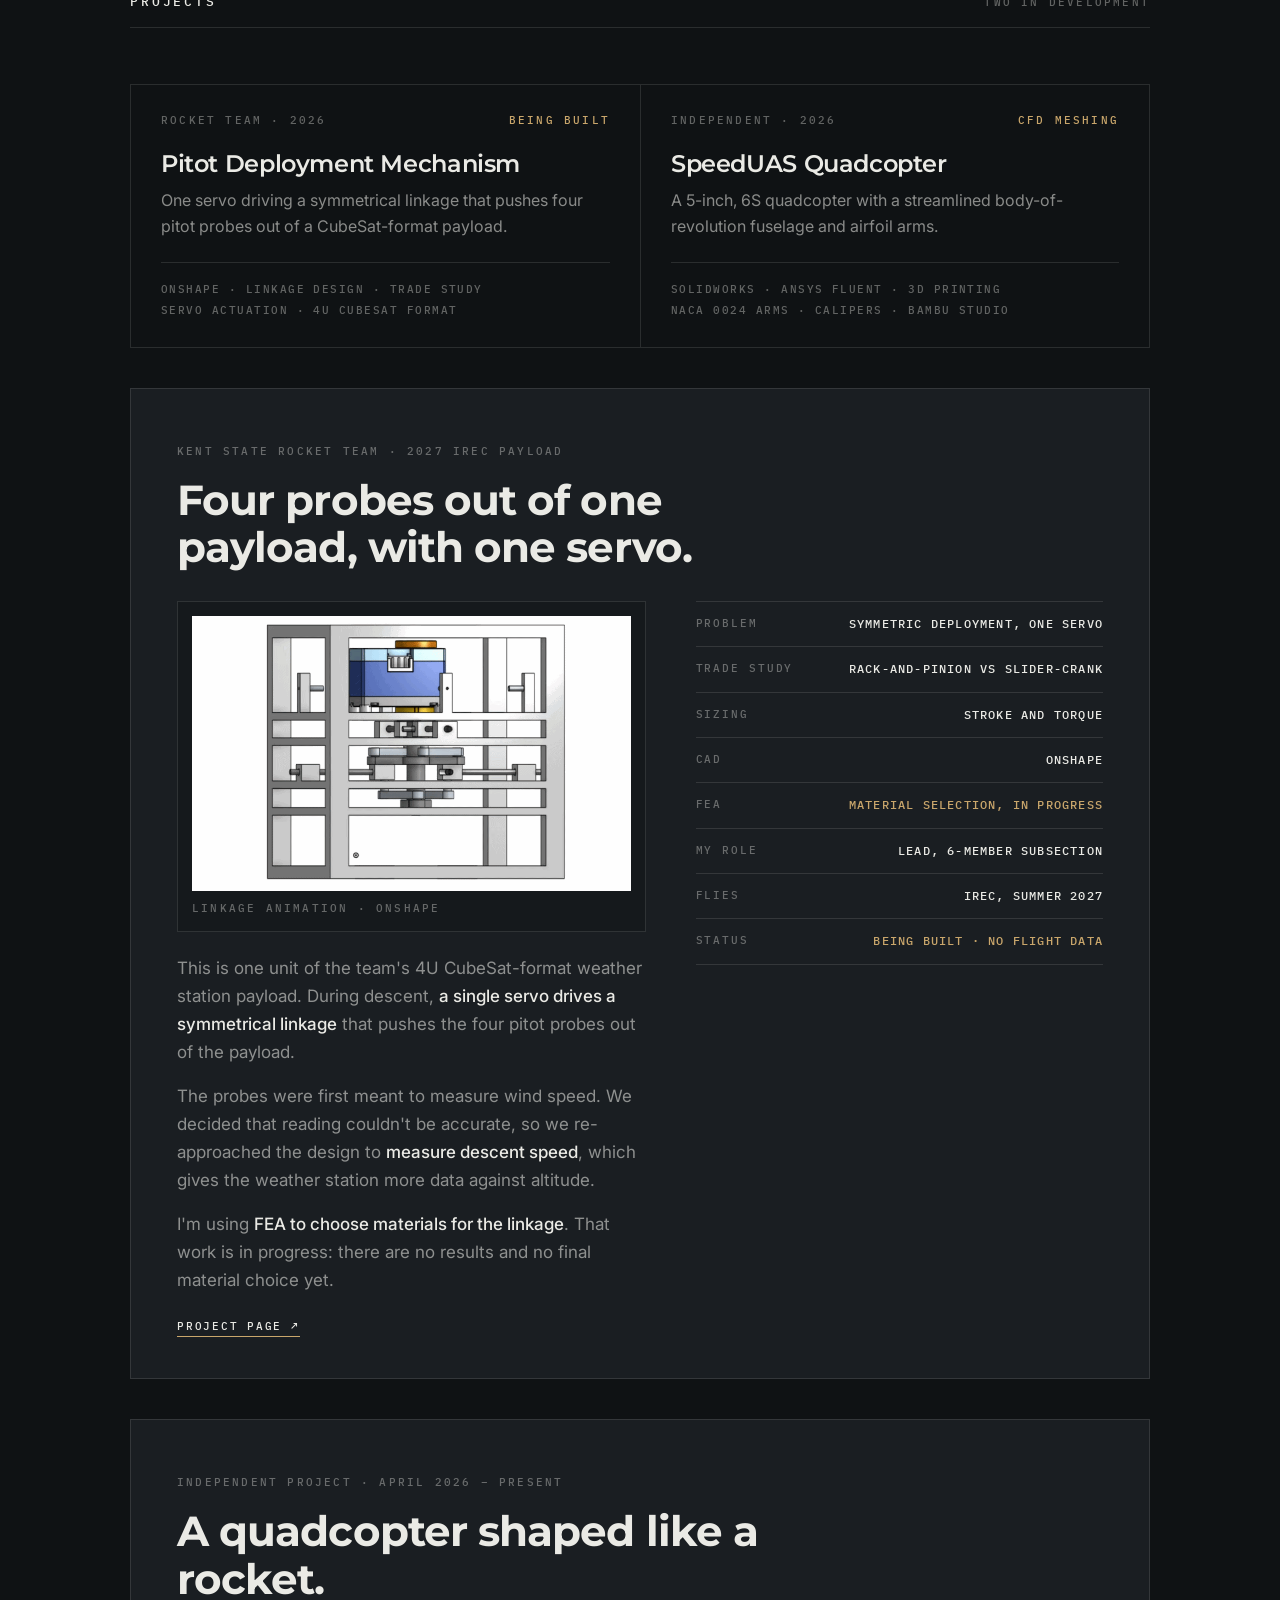
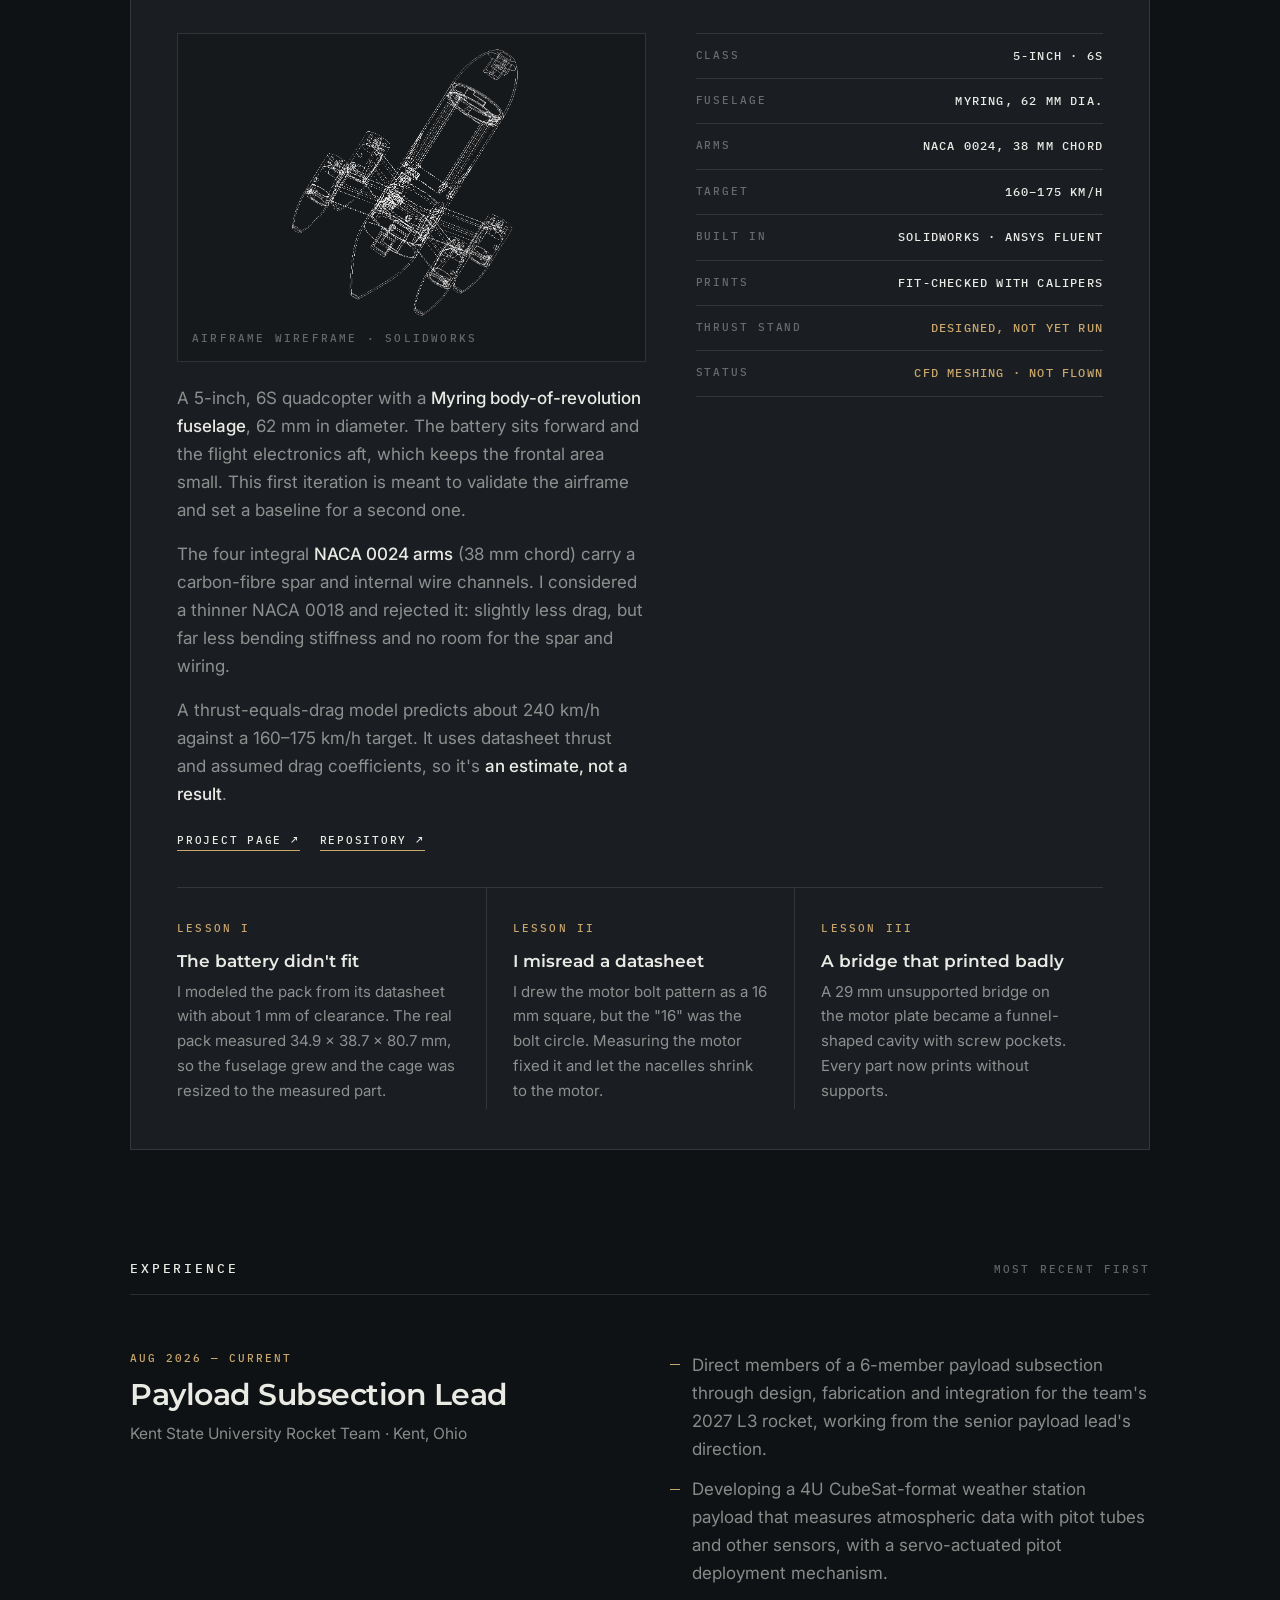
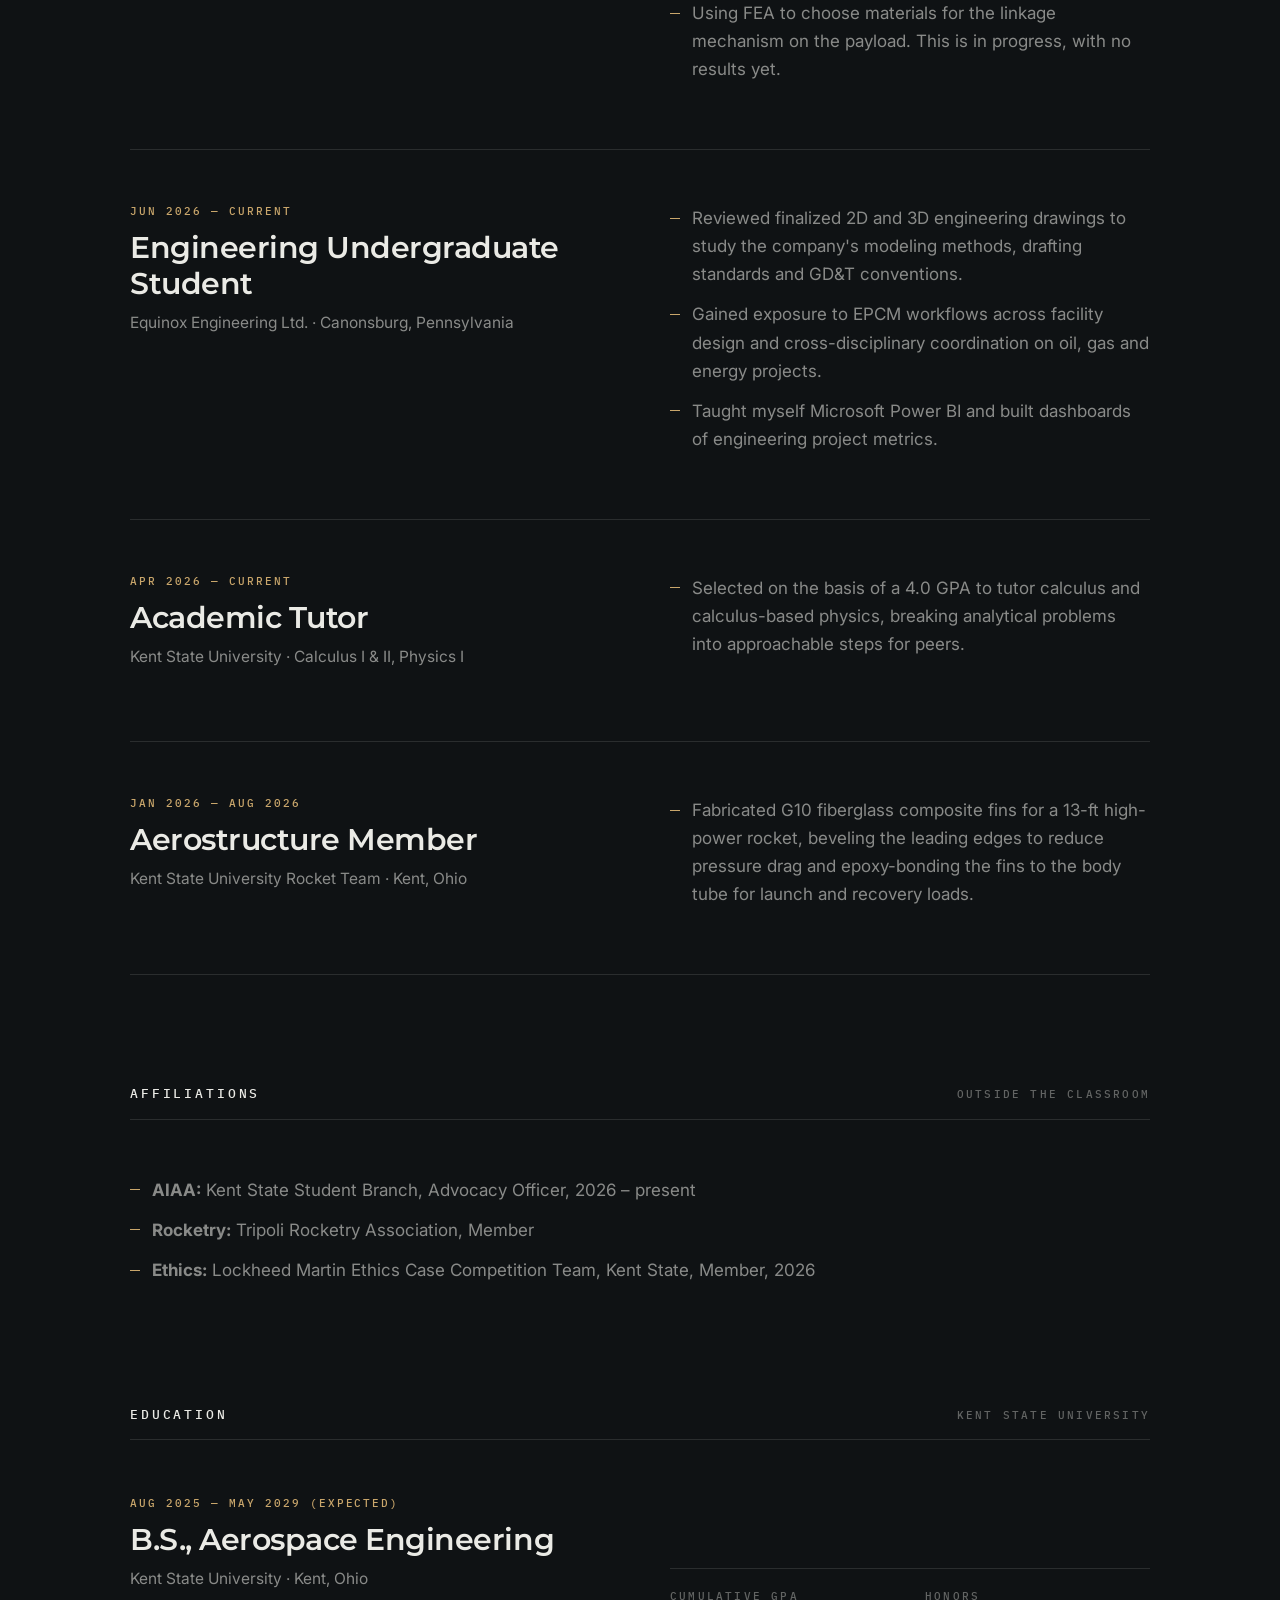
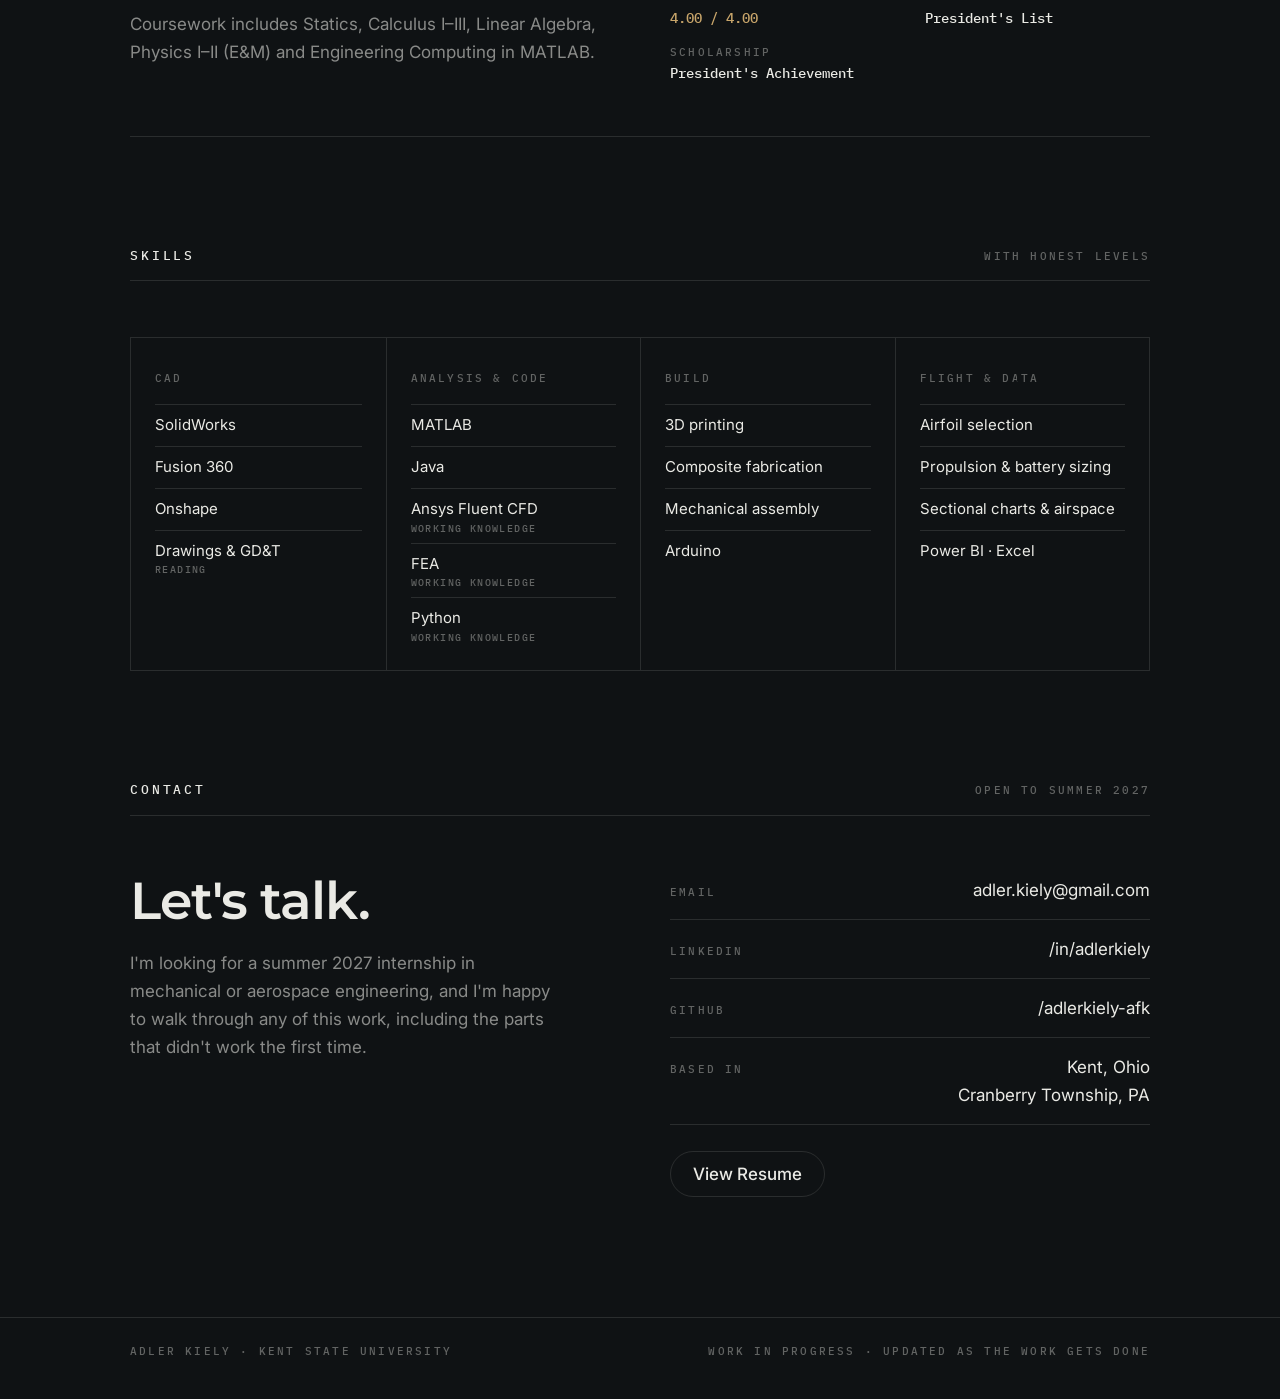
==== commit 3ee814bb: "Move projects up, add resume links, affiliations and FEA status; expand project pages" ====
--- a/index.html
+++ b/index.html
@@ -146,6 +146,9 @@
   .rows a:hover{color:var(--gold)}
   .pill{display:inline-block;margin-top:26px;border:1px solid var(--line);border-radius:999px;padding:12px 22px;font:500 14px var(--body);text-decoration:none;transition:border-color .3s}
   .pill:hover{border-color:var(--gold)}
+  .cta{display:flex;flex-wrap:wrap;gap:12px}
+  .cta .pill{margin-top:0}
+  .cta .pill:first-child{border-color:var(--gold)}
   footer{margin-top:120px;border-top:1px solid var(--line);padding:26px 0 40px}
   footer .wrap{display:flex;justify-content:space-between;gap:16px;flex-wrap:wrap}
 
@@ -176,7 +179,7 @@
     :root,:root[data-theme="light"]{--bg:#fff;--bg2:#f6f5f1;--panel:#fafaf7;--text:#16181a;--dim:rgba(22,24,26,.72);--faint:rgba(22,24,26,.5);--line:rgba(22,24,26,.16);--gold:#8a6a2c;--imgf:none;--blend:multiply}
     *{-webkit-print-color-adjust:exact;print-color-adjust:exact}
     body{font-size:11px;line-height:1.5}
-    header.top,.scroll,.tog,.more,.pill,.cards{display:none!important}
+    header.top,.cta,.tog,.more,.pill,.cards{display:none!important}
     .rv{opacity:1!important;transform:none!important}
     .wrap{padding:0;max-width:none}
     .hero{min-height:0;padding:0 0 4px} .hero .wrap{grid-template-columns:1.4fr 1fr;gap:22px}
@@ -211,7 +214,7 @@
 
 <header class="top"><div class="wrap">
   <a class="brand" href="#"><b>Adler Kiely</b><span>Engineering Portfolio</span></a>
-  <nav><a href="#about">About</a><a href="#education">Education</a><a href="#experience">Experience</a><a href="#projects">Projects</a><a href="#contact">Contact</a></nav>
+  <nav><a href="#about">About</a><a href="#projects">Projects</a><a href="#experience">Experience</a><a href="#education">Education</a><a href="resume/">Resume</a><a href="#contact">Contact</a></nav>
   <button class="tog" id="tog" aria-label="Switch between light and dark theme"><svg viewBox="0 0 24 24" fill="none" stroke="currentColor" stroke-width="1.6"><circle cx="12" cy="12" r="4.2"/><path d="M12 2.5v2.2M12 19.3v2.2M2.5 12h2.2M19.3 12h2.2M5.3 5.3l1.6 1.6M17.1 17.1l1.6 1.6M5.3 18.7l1.6-1.6M17.1 6.9l1.6-1.6"/></svg></button>
 </div></header>
 
@@ -219,7 +222,7 @@
   <div class="rv">
     <h1>Building hardware for rockets and drones.</h1>
     <p class="sub">The portfolio of an aerospace engineering student at Kent State University, seeking a summer 2027 internship.</p>
-    <div class="lbl scroll">Scroll</div>
+    <div class="cta"><a class="pill" href="resume/">View resume</a><a class="pill" href="#projects">See the projects</a><a class="pill" href="mailto:adler.kiely@gmail.com">Email me</a></div>
   </div>
   <figure class="rv">
     <img src="images/wiref.png" alt="Wireframe CAD view of a quadcopter with a streamlined rocket-shaped fuselage and four motor nacelles on airfoil arms">
@@ -251,73 +254,13 @@
     </div>
   </section>
 
-  <section id="education">
-    <div class="shead rv"><h2>Education</h2><span class="lbl">Kent State University</span></div>
-    <div class="entry rv">
-      <div>
-        <div class="when">Aug 2025 — May 2029 (expected)</div>
-        <h3>B.S., Aerospace Engineering</h3>
-        <div class="org">Kent State University · Kent, Ohio</div>
-        <p>Coursework includes Statics, Calculus I–III, Linear Algebra, Physics I–II (E&amp;M) and Engineering Computing in MATLAB.</p>
-      </div>
-      <div class="stats">
-        <div><span class="lbl">Cumulative GPA</span><b class="gold">4.00 / 4.00</b></div>
-        <div><span class="lbl">Honors</span><b>President's List</b></div>
-        <div><span class="lbl">Scholarship</span><b>President's Achievement</b></div>
-      </div>
-    </div>
-  </section>
-
-  <section id="experience">
-    <div class="shead rv"><h2>Experience</h2><span class="lbl">Most recent first</span></div>
-    <div class="entry rv">
-      <div>
-        <div class="when">Aug 2026 — Current</div>
-        <h3>Payload Subsection Lead</h3>
-        <div class="org">Kent State University Rocket Team · Kent, Ohio</div>
-      </div>
-      <ul class="pts">
-        <li>Direct members of a 6-member payload subsection through design, fabrication and integration for the team's 2027 L3 rocket, working from the senior payload lead's direction.</li>
-        <li>Developing a 4U CubeSat-format weather station payload that measures atmospheric data with pitot tubes and other sensors, with a servo-actuated pitot deployment mechanism.</li>
-      </ul>
-    </div>
-    <div class="entry rv">
-      <div>
-        <div class="when">Jun 2026 — Current</div>
-        <h3>Engineering Undergraduate Student</h3>
-        <div class="org">Equinox Engineering Ltd. · Canonsburg, Pennsylvania</div>
-      </div>
-      <ul class="pts">
-        <li>Reviewed finalized 2D and 3D engineering drawings to study the company's modeling methods, drafting standards and GD&amp;T conventions.</li>
-        <li>Gained exposure to EPCM workflows across facility design and cross-disciplinary coordination on oil, gas and energy projects.</li>
-        <li>Taught myself Microsoft Power BI and built dashboards of engineering project metrics.</li>
-      </ul>
-    </div>
-    <div class="entry rv">
-      <div>
-        <div class="when">Apr 2026 — Current</div>
-        <h3>Academic Tutor</h3>
-        <div class="org">Kent State University · Calculus I &amp; II, Physics I</div>
-      </div>
-      <ul class="pts"><li>Selected on the basis of a 4.0 GPA to tutor calculus and calculus-based physics, breaking analytical problems into approachable steps for peers.</li></ul>
-    </div>
-    <div class="entry rv">
-      <div>
-        <div class="when">Jan 2026 — Aug 2026</div>
-        <h3>Aerostructure Member</h3>
-        <div class="org">Kent State University Rocket Team · Kent, Ohio</div>
-      </div>
-      <ul class="pts"><li>Fabricated G10 fiberglass composite fins for a 13-ft high-power rocket, beveling the leading edges to reduce pressure drag and epoxy-bonding the fins to the body tube for launch and recovery loads.</li></ul>
-    </div>
-  </section>
-
   <section id="projects">
     <div class="shead rv"><h2>Projects</h2><span class="lbl">Two in development</span></div>
     <div class="cards rv">
       <a class="card" href="#payload">
         <div class="top"><span class="lbl">Rocket Team · 2026</span><span class="lbl gold">Being built</span></div>
         <h3>Pitot Deployment Mechanism</h3>
-        <p>One servo driving a symmetrical linkage that pushes pitot probes out of a CubeSat-format payload.</p>
+        <p>One servo driving a symmetrical linkage that pushes four pitot probes out of a CubeSat-format payload.</p>
         <div class="tags">Onshape · Linkage design · Trade study<br>Servo actuation · 4U CubeSat format</div>
       </a>
       <a class="card" href="#speeduas">
@@ -334,8 +277,9 @@
       <div class="dgrid">
         <div>
           <figure class="pic"><img src="images/payload.gif" alt="CAD animation of a servo-driven linkage pushing pitot probes out of a CubeSat-format payload frame"><figcaption class="lbl">Linkage animation · Onshape</figcaption></figure>
-          <p>This is one unit of the team's 4U CubeSat-format weather station payload. During descent, <strong>a single servo drives a symmetrical linkage</strong> that pushes the pitot probes out of the payload.</p>
+          <p>This is one unit of the team's 4U CubeSat-format weather station payload. During descent, <strong>a single servo drives a symmetrical linkage</strong> that pushes the four pitot probes out of the payload.</p>
           <p>The probes were first meant to measure wind speed. We decided that reading couldn't be accurate, so we re-approached the design to <strong>measure descent speed</strong>, which gives the weather station more data against altitude.</p>
+          <p>I'm using <strong>FEA to choose materials for the linkage</strong>. That work is in progress: there are no results and no final material choice yet.</p>
           <a class="more" href="payload/">Project page ↗</a>
         </div>
         <dl class="spec">
@@ -343,6 +287,7 @@
           <div><dt>Trade study</dt><dd>Rack-and-pinion vs slider-crank</dd></div>
           <div><dt>Sizing</dt><dd>Stroke and torque</dd></div>
           <div><dt>CAD</dt><dd>Onshape</dd></div>
+          <div><dt>FEA</dt><dd class="warn">Material selection, in progress</dd></div>
           <div><dt>My role</dt><dd>Lead, 6-member subsection</dd></div>
           <div><dt>Flies</dt><dd>IREC, summer 2027</dd></div>
           <div><dt>Status</dt><dd class="warn">Being built · no flight data</dd></div>
@@ -380,6 +325,78 @@
     </article>
   </section>
 
+  <section id="experience">
+    <div class="shead rv"><h2>Experience</h2><span class="lbl">Most recent first</span></div>
+    <div class="entry rv">
+      <div>
+        <div class="when">Aug 2026 — Current</div>
+        <h3>Payload Subsection Lead</h3>
+        <div class="org">Kent State University Rocket Team · Kent, Ohio</div>
+      </div>
+      <ul class="pts">
+        <li>Direct members of a 6-member payload subsection through design, fabrication and integration for the team's 2027 L3 rocket, working from the senior payload lead's direction.</li>
+        <li>Developing a 4U CubeSat-format weather station payload that measures atmospheric data with pitot tubes and other sensors, with a servo-actuated pitot deployment mechanism.</li>
+        <li>Using FEA to choose materials for the linkage mechanism on the payload. This is in progress, with no results yet.</li>
+      </ul>
+    </div>
+    <div class="entry rv">
+      <div>
+        <div class="when">Jun 2026 — Current</div>
+        <h3>Engineering Undergraduate Student</h3>
+        <div class="org">Equinox Engineering Ltd. · Canonsburg, Pennsylvania</div>
+      </div>
+      <ul class="pts">
+        <li>Reviewed finalized 2D and 3D engineering drawings to study the company's modeling methods, drafting standards and GD&amp;T conventions.</li>
+        <li>Gained exposure to EPCM workflows across facility design and cross-disciplinary coordination on oil, gas and energy projects.</li>
+        <li>Taught myself Microsoft Power BI and built dashboards of engineering project metrics.</li>
+      </ul>
+    </div>
+    <div class="entry rv">
+      <div>
+        <div class="when">Apr 2026 — Current</div>
+        <h3>Academic Tutor</h3>
+        <div class="org">Kent State University · Calculus I &amp; II, Physics I</div>
+      </div>
+      <ul class="pts"><li>Selected on the basis of a 4.0 GPA to tutor calculus and calculus-based physics, breaking analytical problems into approachable steps for peers.</li></ul>
+    </div>
+    <div class="entry rv">
+      <div>
+        <div class="when">Jan 2026 — Aug 2026</div>
+        <h3>Aerostructure Member</h3>
+        <div class="org">Kent State University Rocket Team · Kent, Ohio</div>
+      </div>
+      <ul class="pts"><li>Fabricated G10 fiberglass composite fins for a 13-ft high-power rocket, beveling the leading edges to reduce pressure drag and epoxy-bonding the fins to the body tube for launch and recovery loads.</li></ul>
+    </div>
+  </section>
+
+  <section id="affiliations">
+    <div class="shead rv"><h2>Affiliations</h2><span class="lbl">Outside the classroom</span></div>
+    <div class="rv">
+      <ul class="pts">
+        <li><strong>AIAA:</strong> Kent State Student Branch, Advocacy Officer, 2026 – present</li>
+        <li><strong>Rocketry:</strong> Tripoli Rocketry Association, Member</li>
+        <li><strong>Ethics:</strong> Lockheed Martin Ethics Case Competition Team, Kent State, Member, 2026</li>
+      </ul>
+    </div>
+  </section>
+
+  <section id="education">
+    <div class="shead rv"><h2>Education</h2><span class="lbl">Kent State University</span></div>
+    <div class="entry rv">
+      <div>
+        <div class="when">Aug 2025 — May 2029 (expected)</div>
+        <h3>B.S., Aerospace Engineering</h3>
+        <div class="org">Kent State University · Kent, Ohio</div>
+        <p>Coursework includes Statics, Calculus I–III, Linear Algebra, Physics I–II (E&amp;M) and Engineering Computing in MATLAB.</p>
+      </div>
+      <div class="stats">
+        <div><span class="lbl">Cumulative GPA</span><b class="gold">4.00 / 4.00</b></div>
+        <div><span class="lbl">Honors</span><b>President's List</b></div>
+        <div><span class="lbl">Scholarship</span><b>President's Achievement</b></div>
+      </div>
+    </div>
+  </section>
+
   <section id="skills">
     <div class="shead rv"><h2>Skills</h2><span class="lbl">With honest levels</span></div>
     <div class="skills rv">
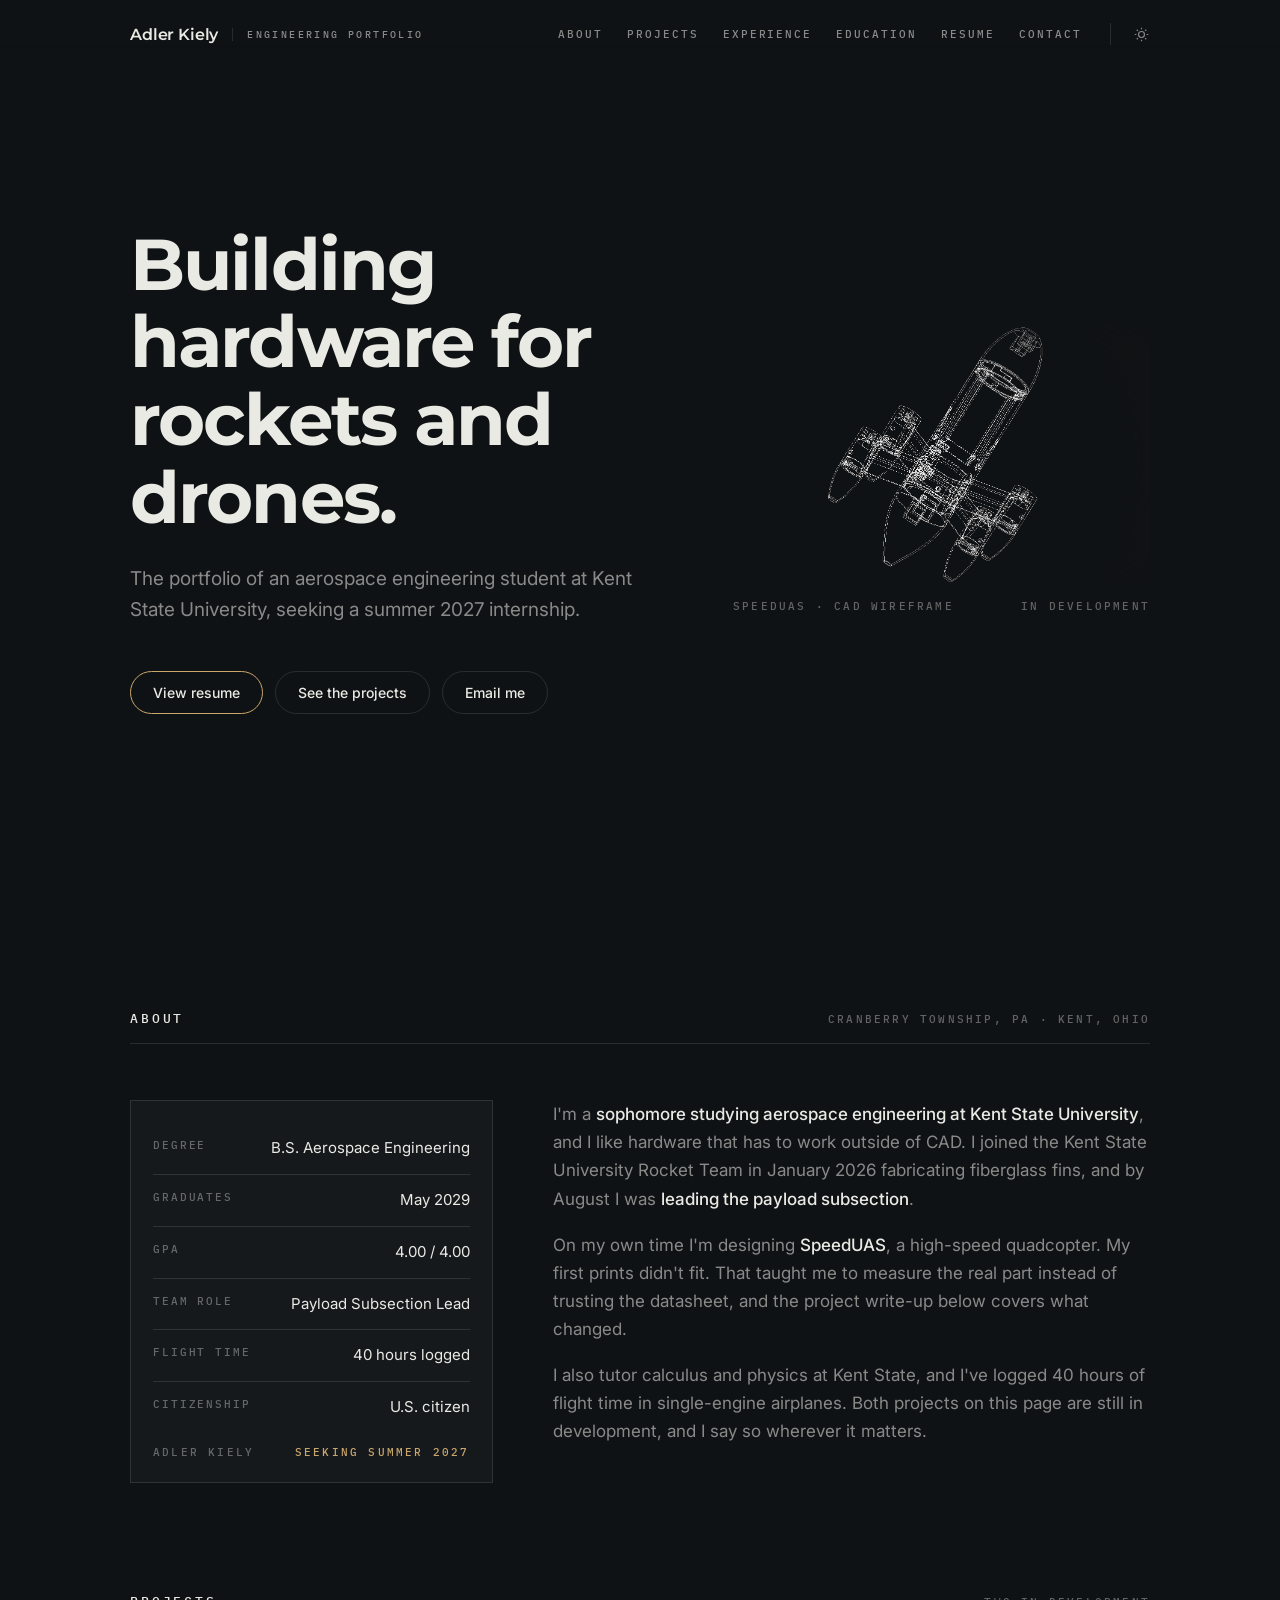
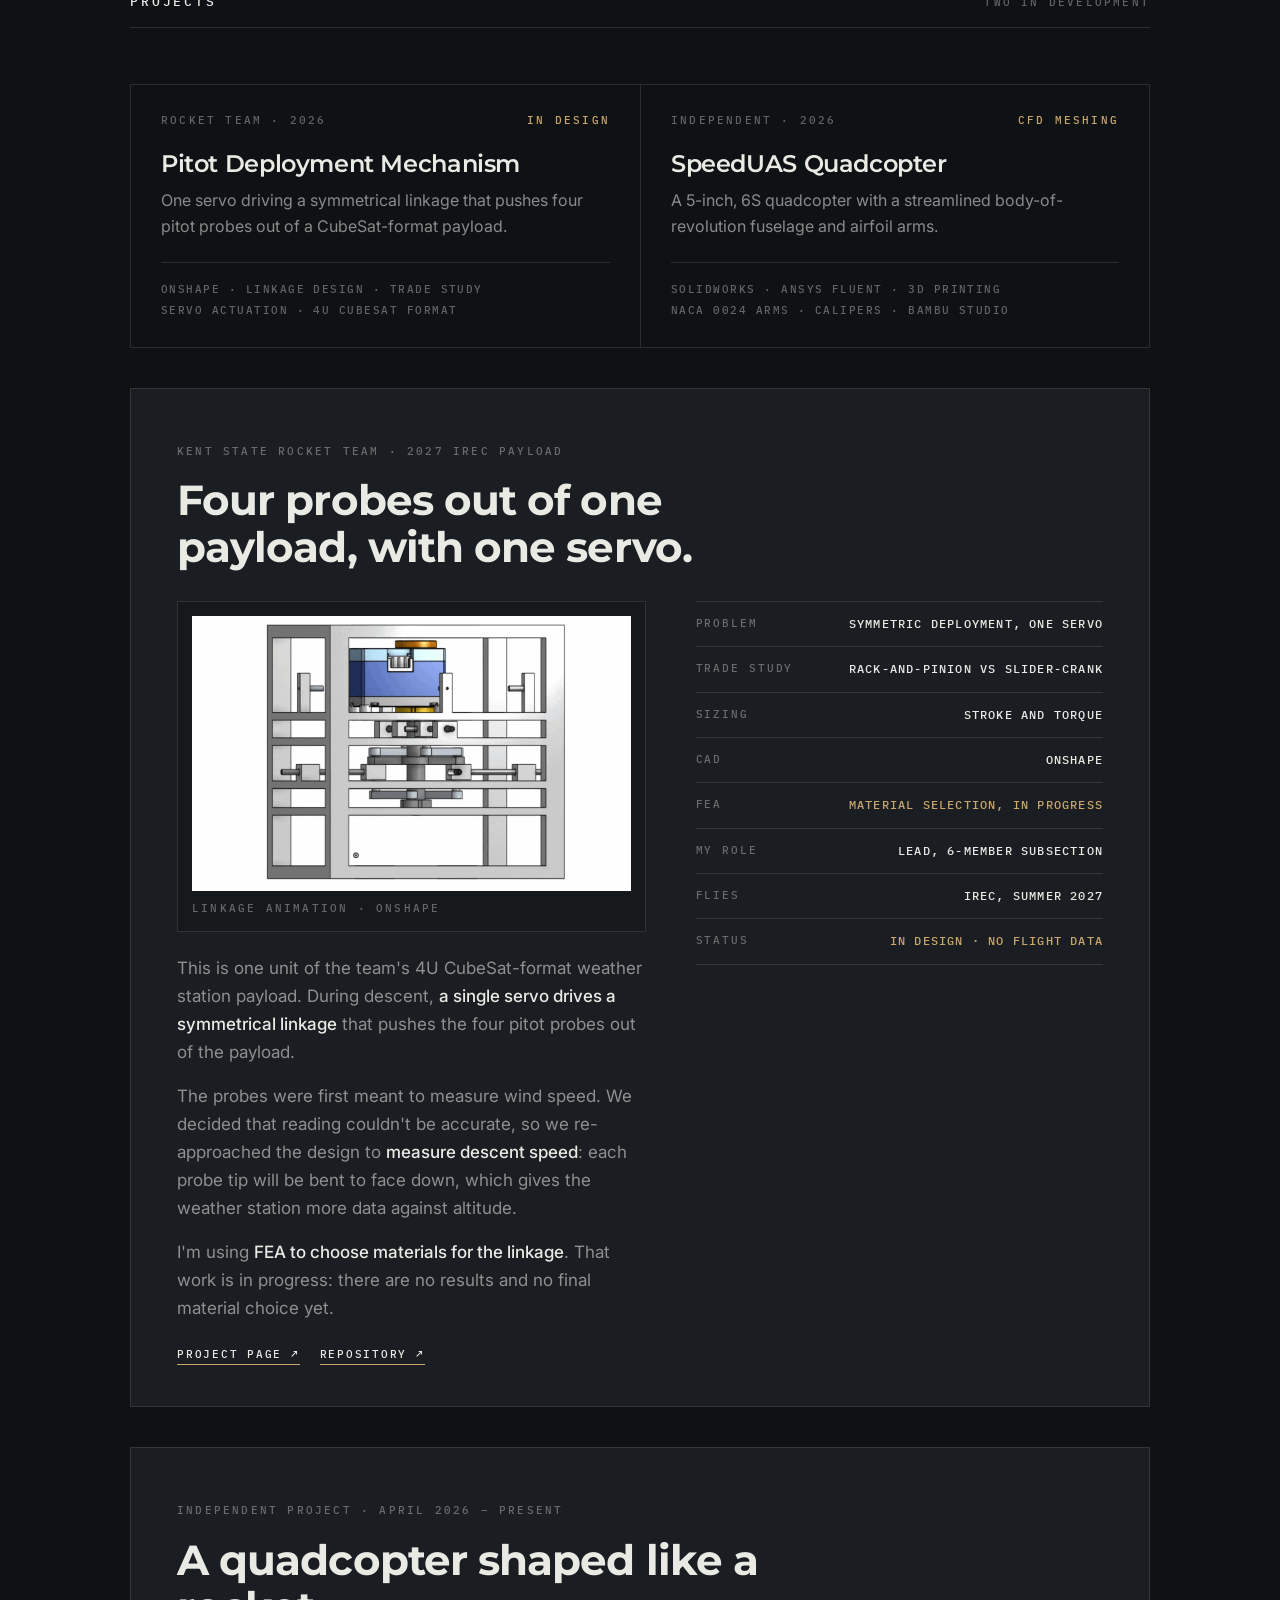
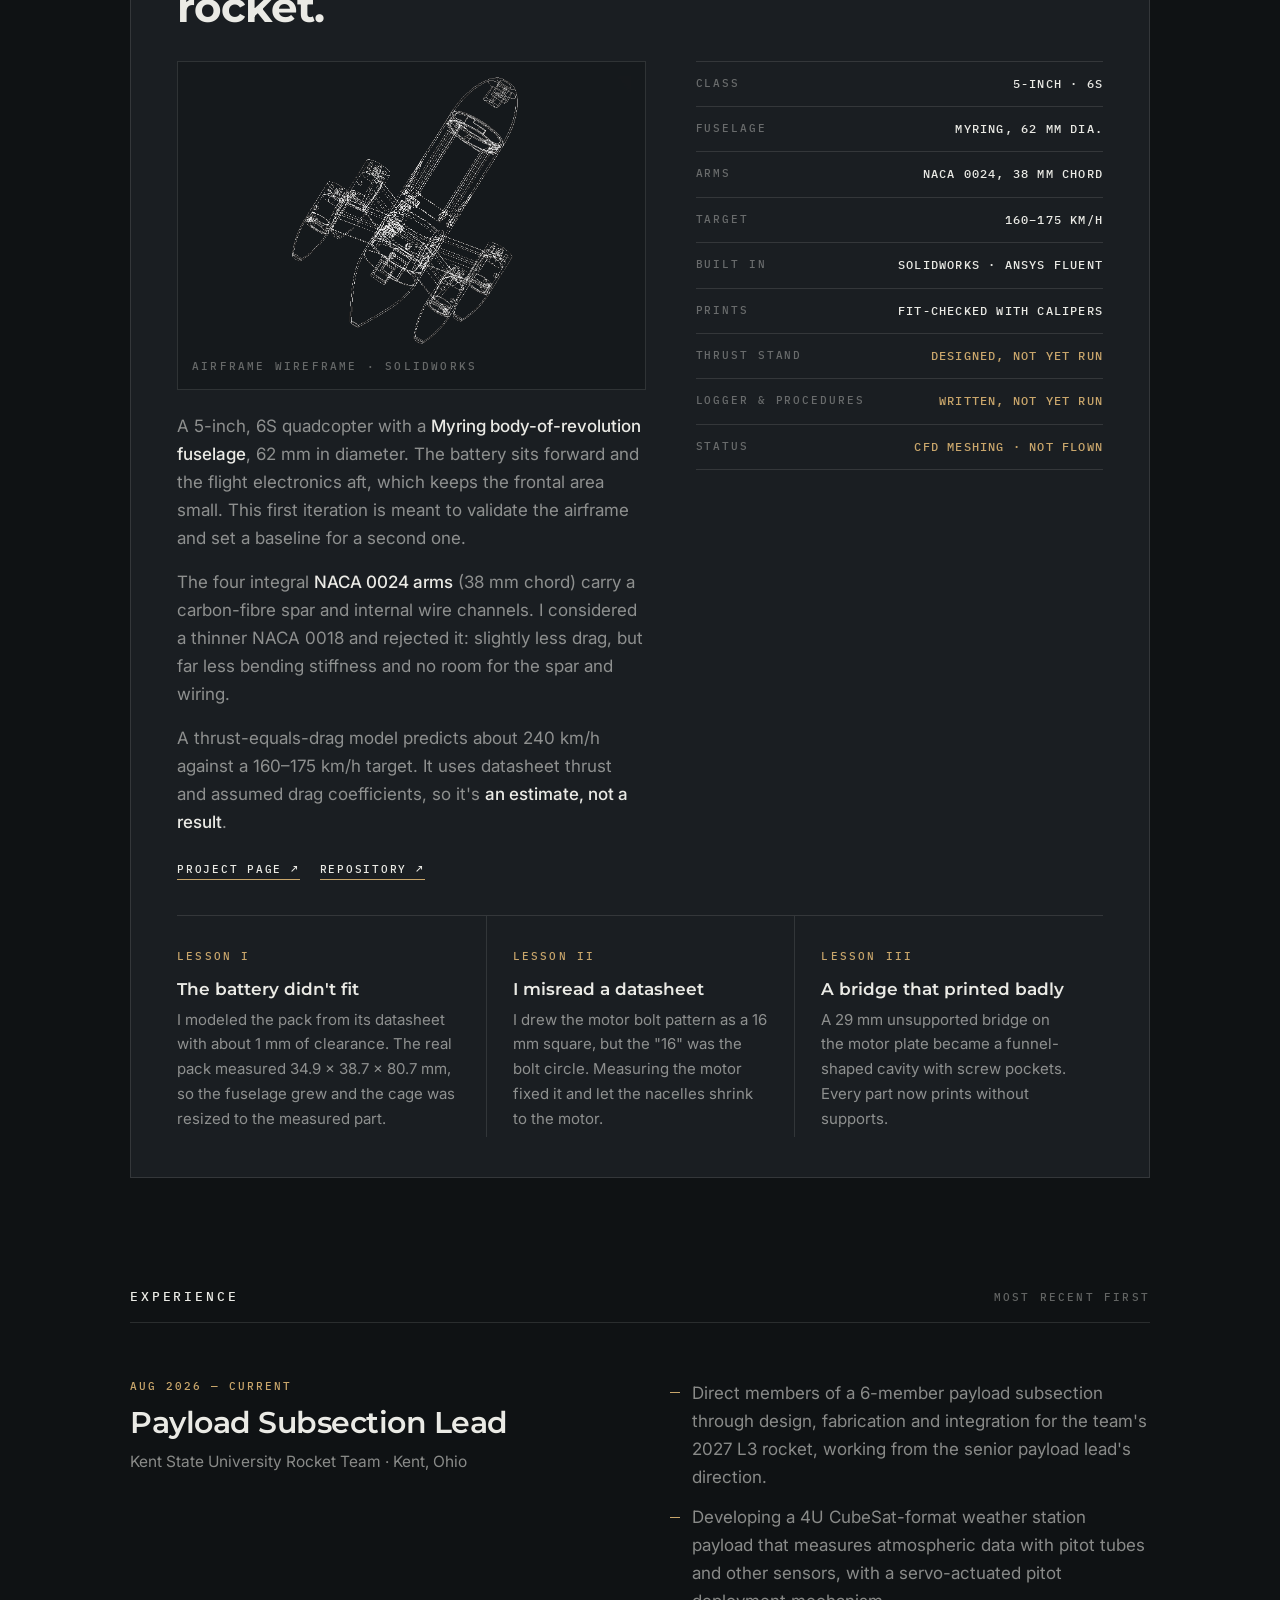
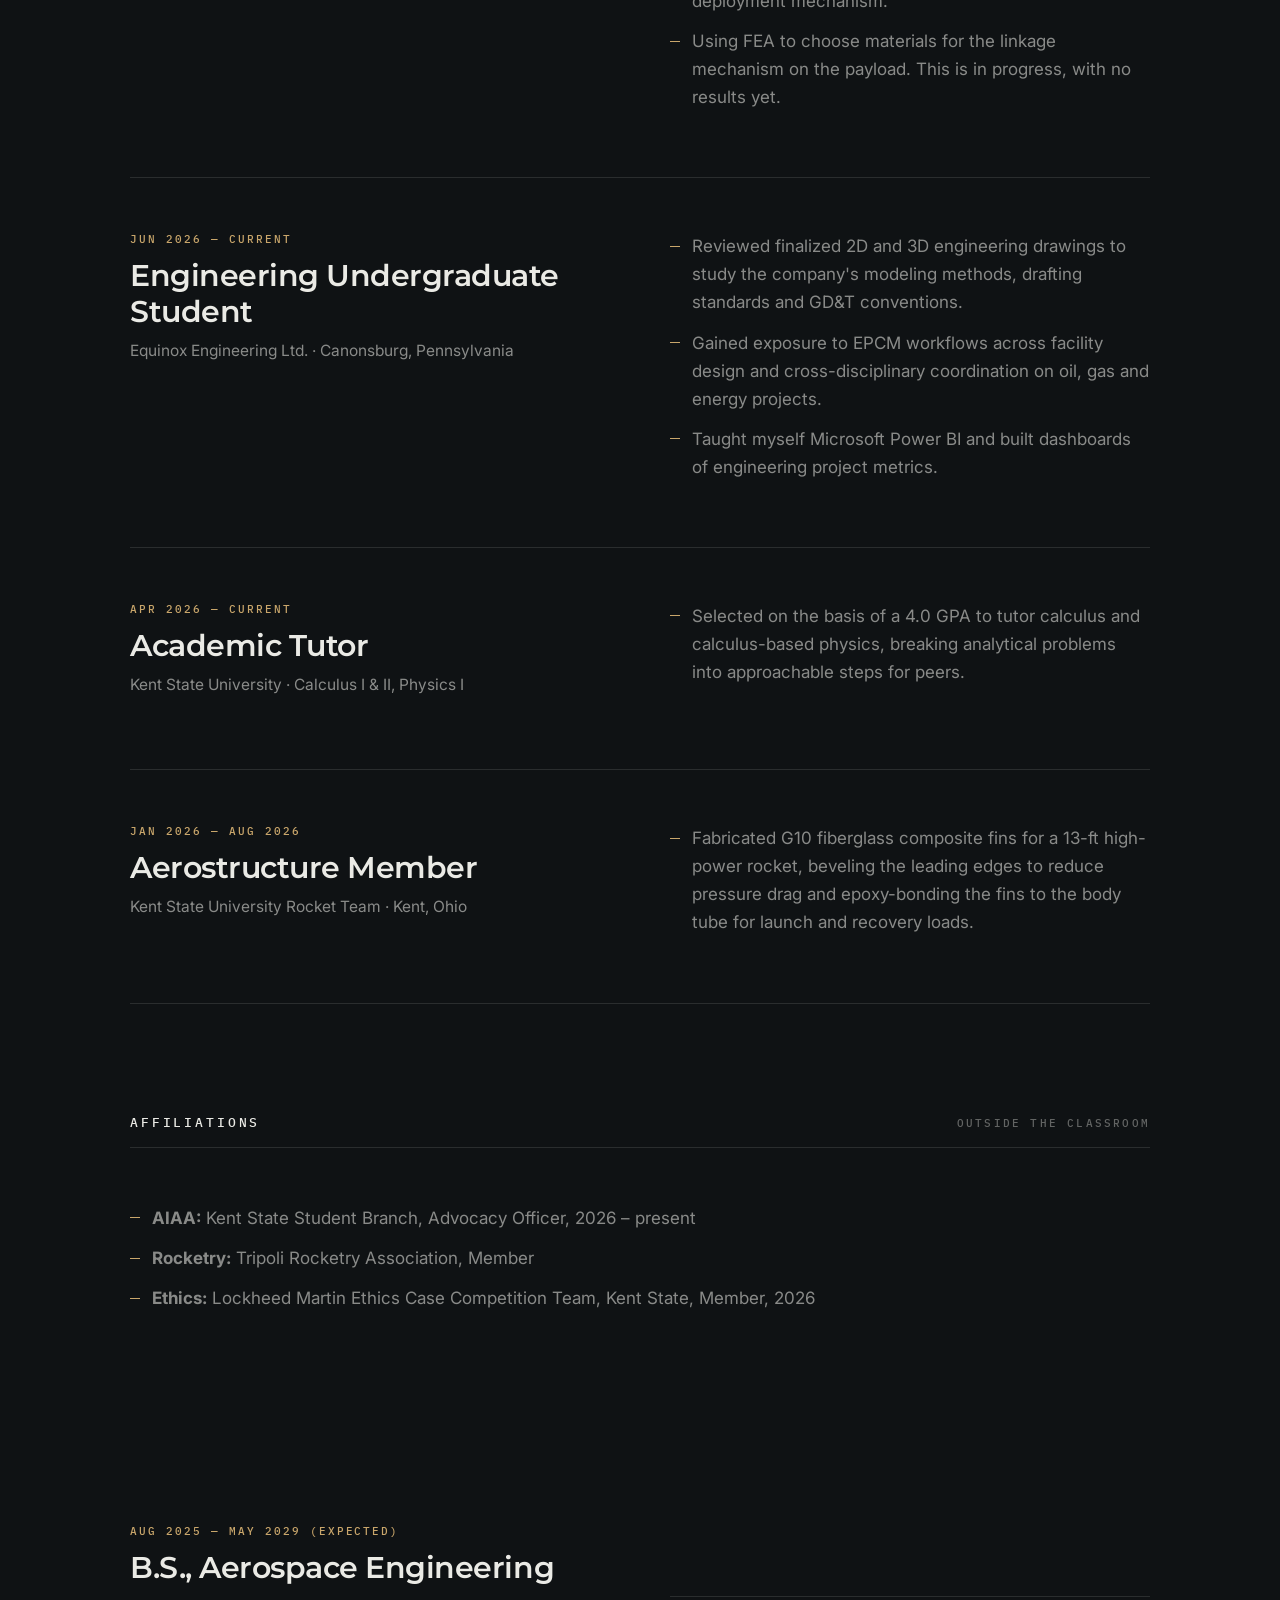
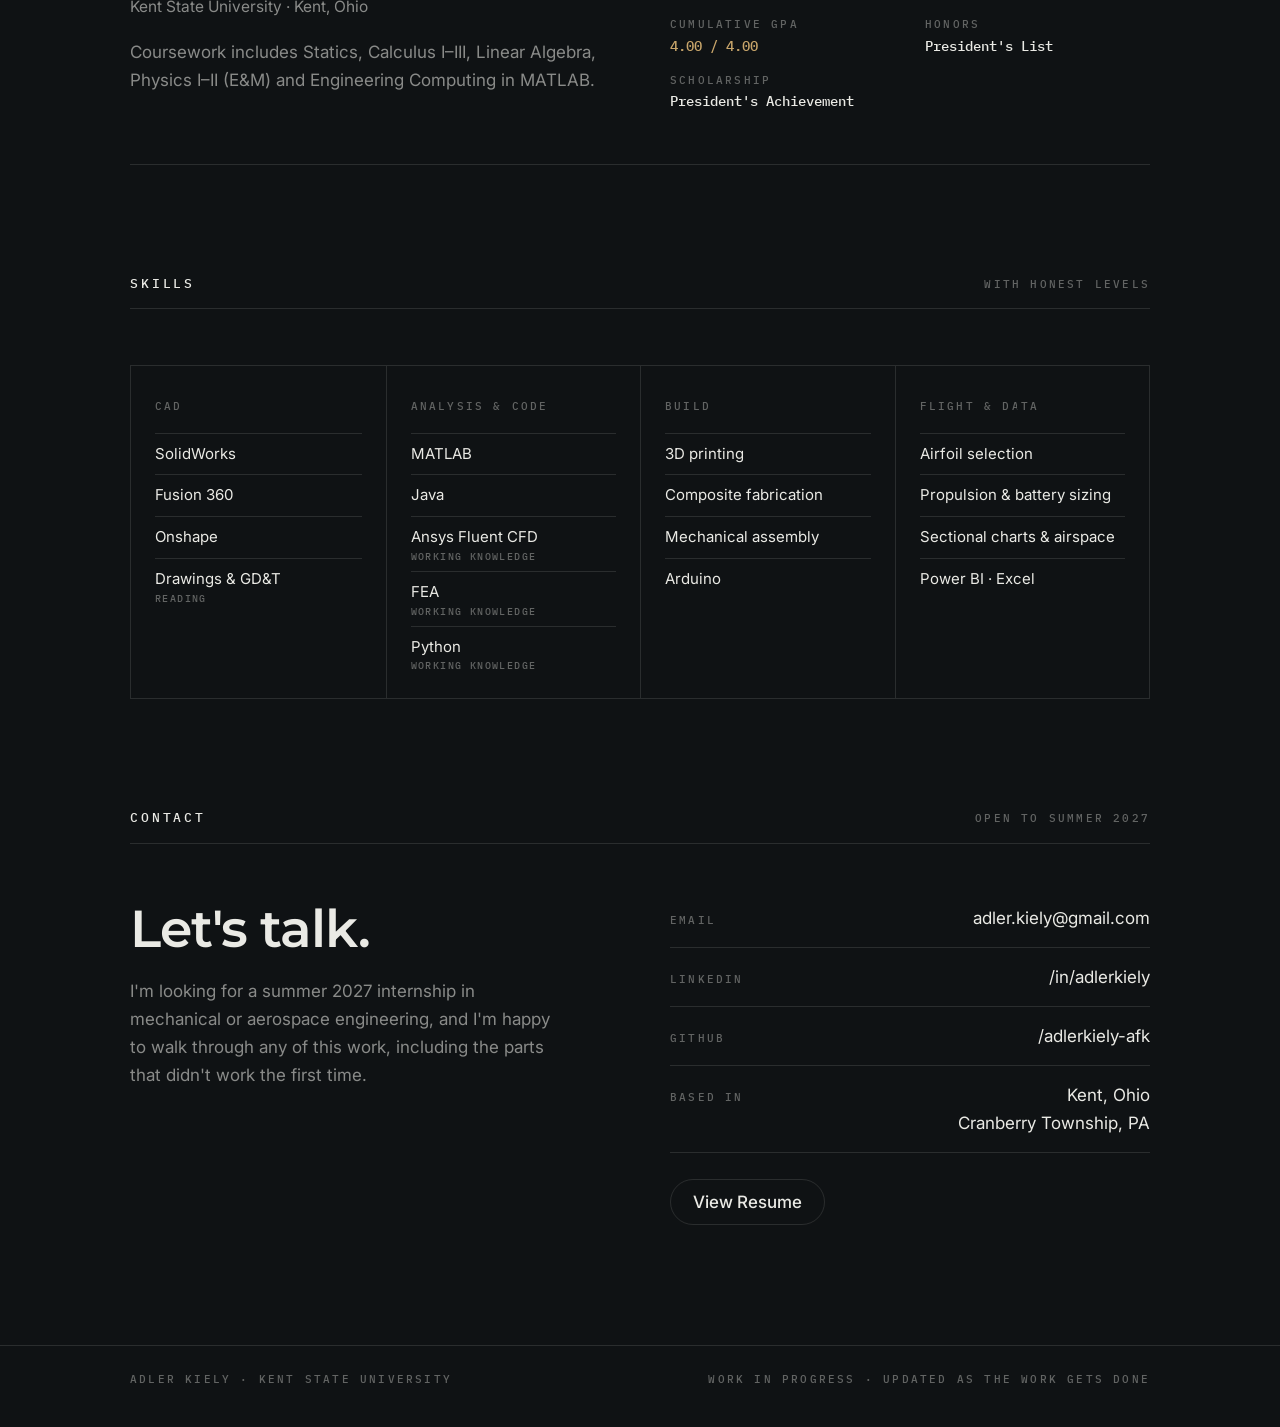
==== commit 318a9f05: "Add payload repository link and current status to main page" ====
--- a/index.html
+++ b/index.html
@@ -258,7 +258,7 @@
     <div class="shead rv"><h2>Projects</h2><span class="lbl">Two in development</span></div>
     <div class="cards rv">
       <a class="card" href="#payload">
-        <div class="top"><span class="lbl">Rocket Team · 2026</span><span class="lbl gold">Being built</span></div>
+        <div class="top"><span class="lbl">Rocket Team · 2026</span><span class="lbl gold">In design</span></div>
         <h3>Pitot Deployment Mechanism</h3>
         <p>One servo driving a symmetrical linkage that pushes four pitot probes out of a CubeSat-format payload.</p>
         <div class="tags">Onshape · Linkage design · Trade study<br>Servo actuation · 4U CubeSat format</div>
@@ -278,9 +278,9 @@
         <div>
           <figure class="pic"><img src="images/payload.gif" alt="CAD animation of a servo-driven linkage pushing pitot probes out of a CubeSat-format payload frame"><figcaption class="lbl">Linkage animation · Onshape</figcaption></figure>
           <p>This is one unit of the team's 4U CubeSat-format weather station payload. During descent, <strong>a single servo drives a symmetrical linkage</strong> that pushes the four pitot probes out of the payload.</p>
-          <p>The probes were first meant to measure wind speed. We decided that reading couldn't be accurate, so we re-approached the design to <strong>measure descent speed</strong>, which gives the weather station more data against altitude.</p>
+          <p>The probes were first meant to measure wind speed. We decided that reading couldn't be accurate, so we re-approached the design to <strong>measure descent speed</strong>: each probe tip will be bent to face down, which gives the weather station more data against altitude.</p>
           <p>I'm using <strong>FEA to choose materials for the linkage</strong>. That work is in progress: there are no results and no final material choice yet.</p>
-          <a class="more" href="payload/">Project page ↗</a>
+          <a class="more" href="payload/">Project page ↗</a><a class="more" href="https://github.com/adlerkiely-afk/PayloadProject">Repository ↗</a>
         </div>
         <dl class="spec">
           <div><dt>Problem</dt><dd>Symmetric deployment, one servo</dd></div>
@@ -290,7 +290,7 @@
           <div><dt>FEA</dt><dd class="warn">Material selection, in progress</dd></div>
           <div><dt>My role</dt><dd>Lead, 6-member subsection</dd></div>
           <div><dt>Flies</dt><dd>IREC, summer 2027</dd></div>
-          <div><dt>Status</dt><dd class="warn">Being built · no flight data</dd></div>
+          <div><dt>Status</dt><dd class="warn">In design · no flight data</dd></div>
         </dl>
       </div>
     </article>
@@ -314,6 +314,7 @@
           <div><dt>Built in</dt><dd>SolidWorks · Ansys Fluent</dd></div>
           <div><dt>Prints</dt><dd>Fit-checked with calipers</dd></div>
           <div><dt>Thrust stand</dt><dd class="warn">Designed, not yet run</dd></div>
+          <div><dt>Logger &amp; procedures</dt><dd class="warn">Written, not yet run</dd></div>
           <div><dt>Status</dt><dd class="warn">CFD meshing · not flown</dd></div>
         </dl>
       </div>
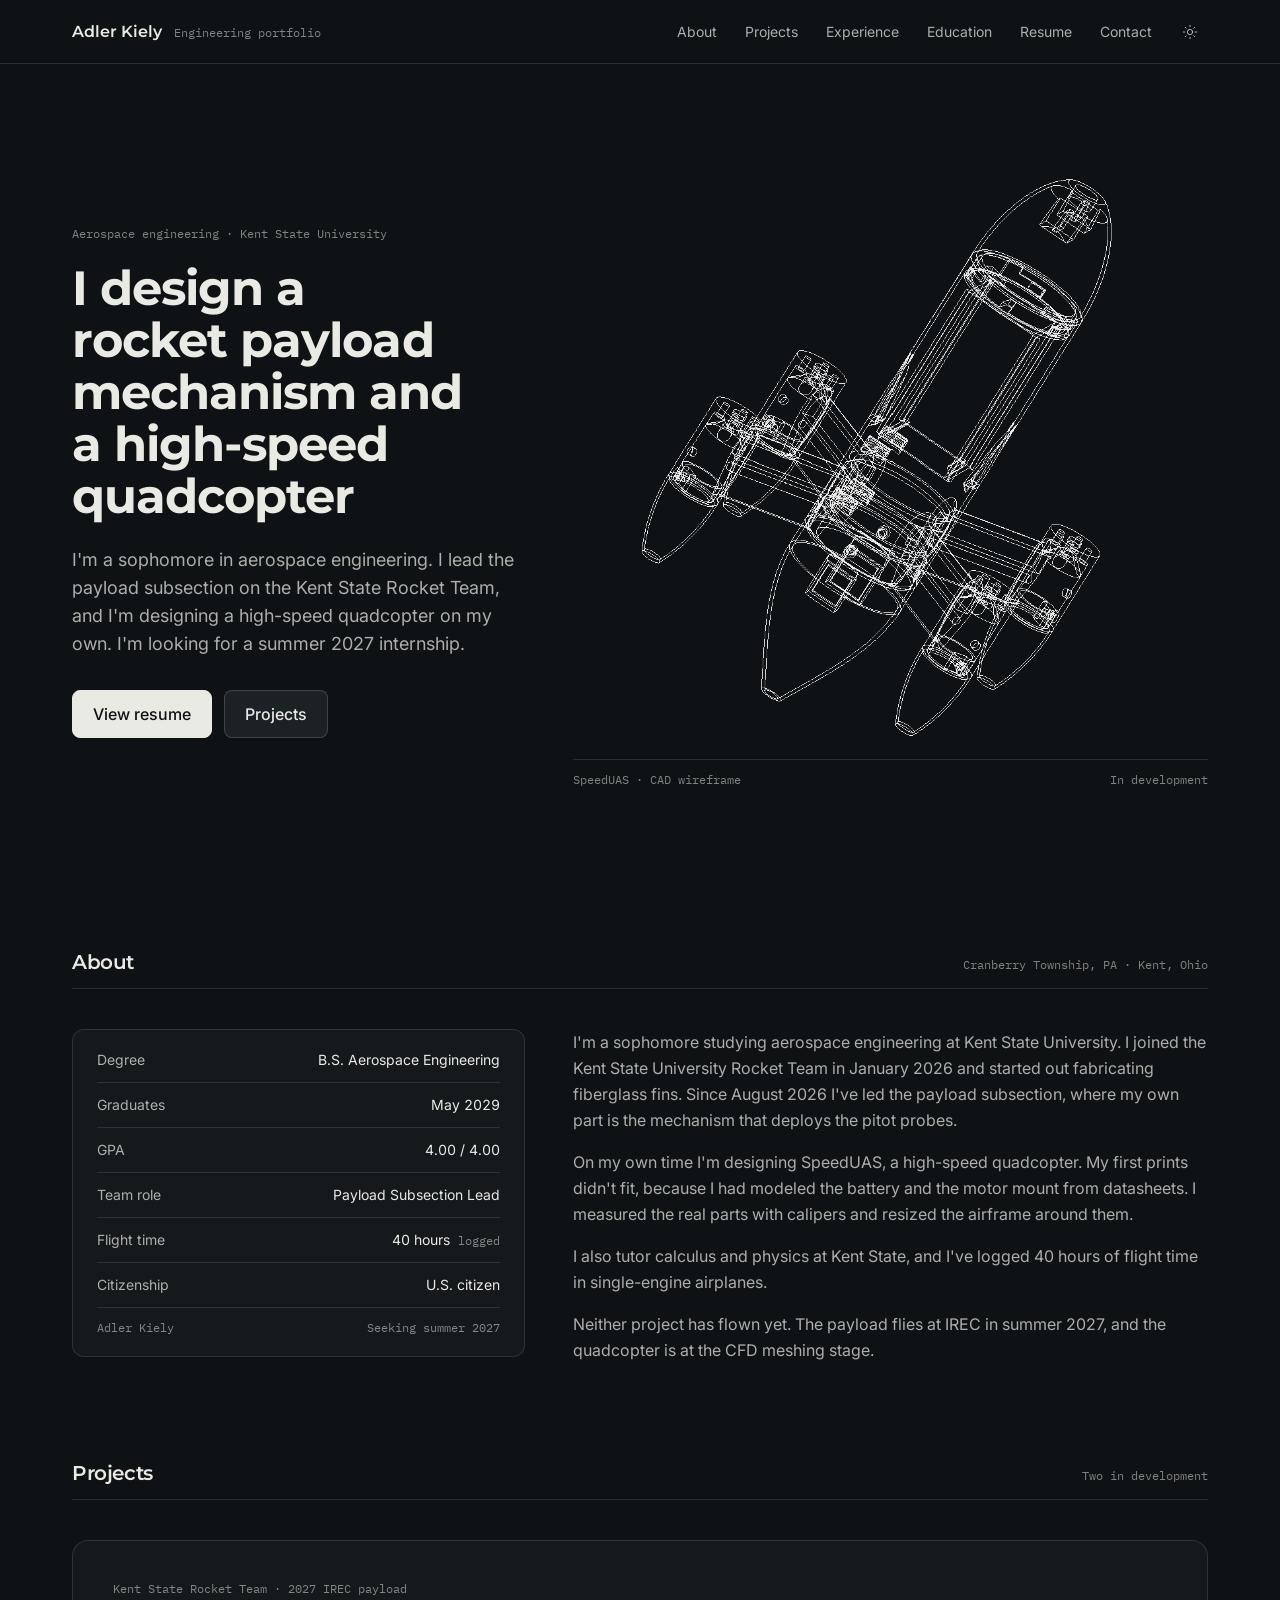
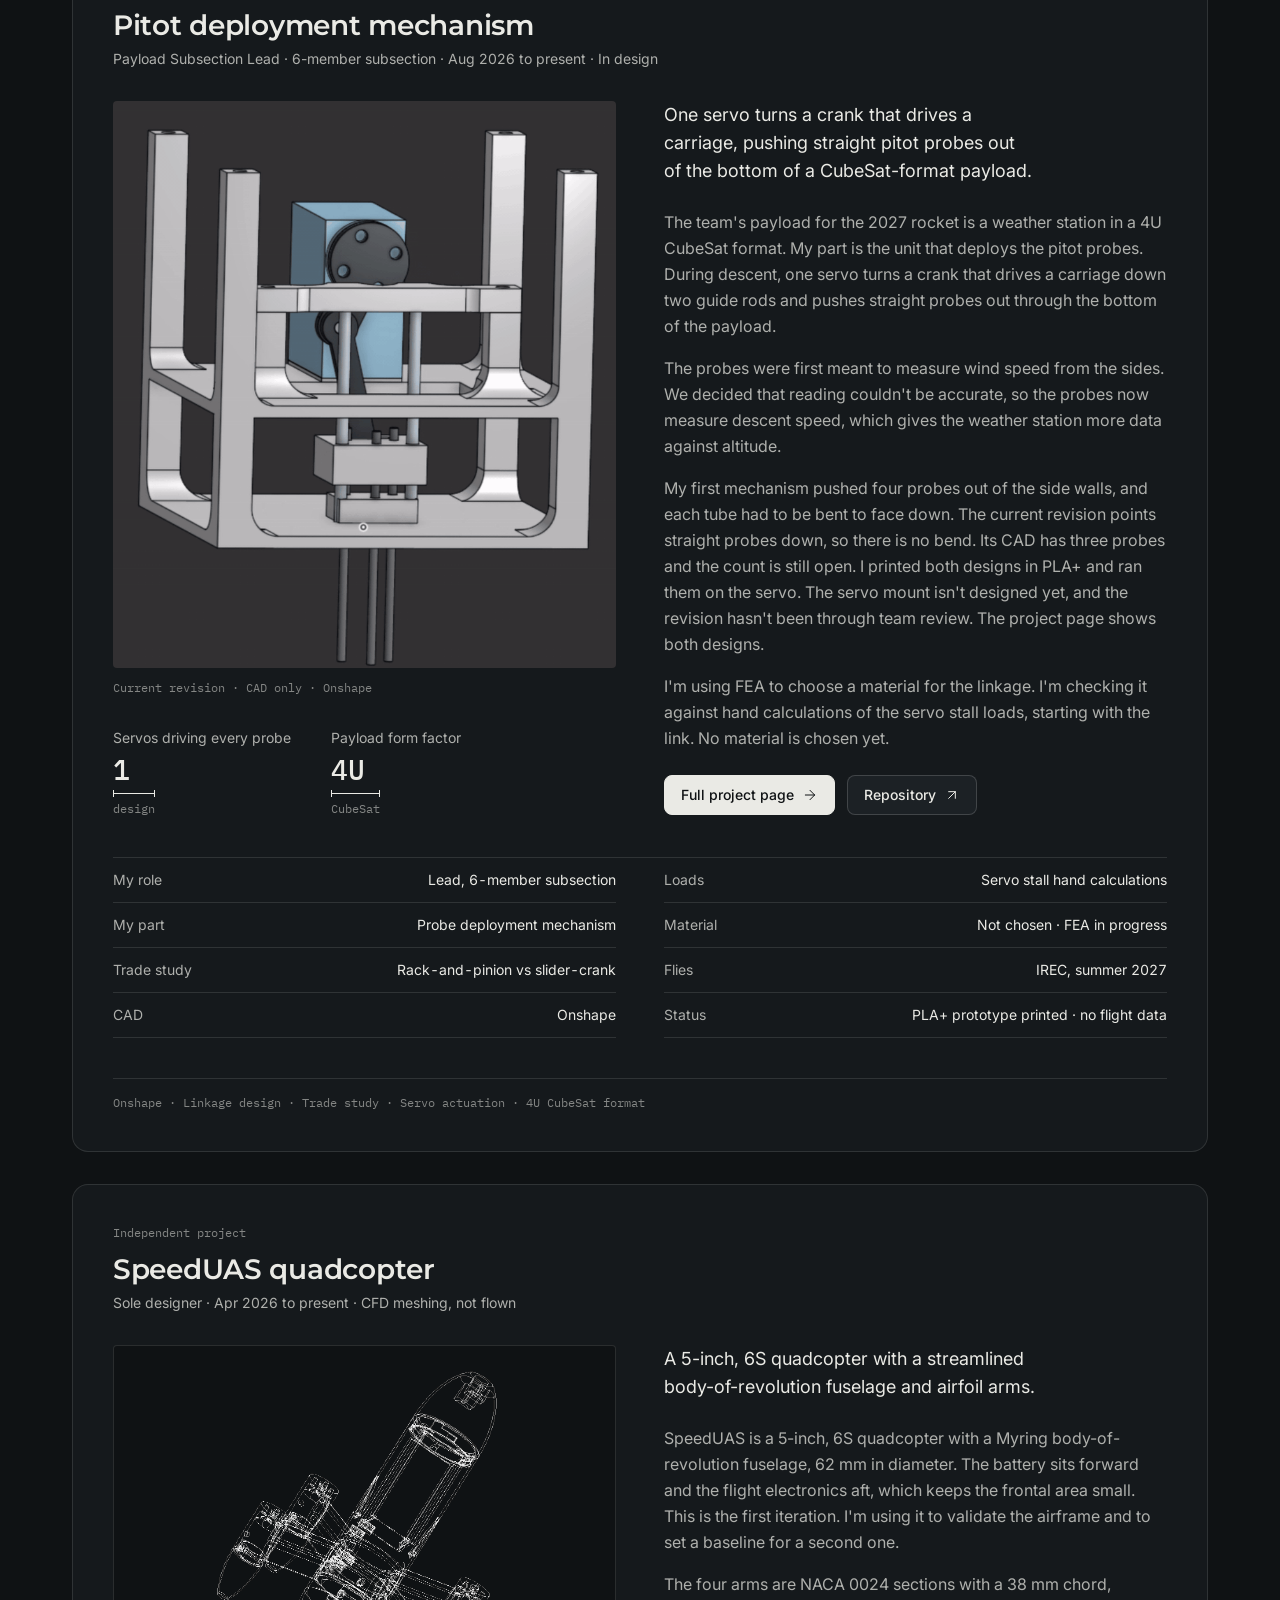
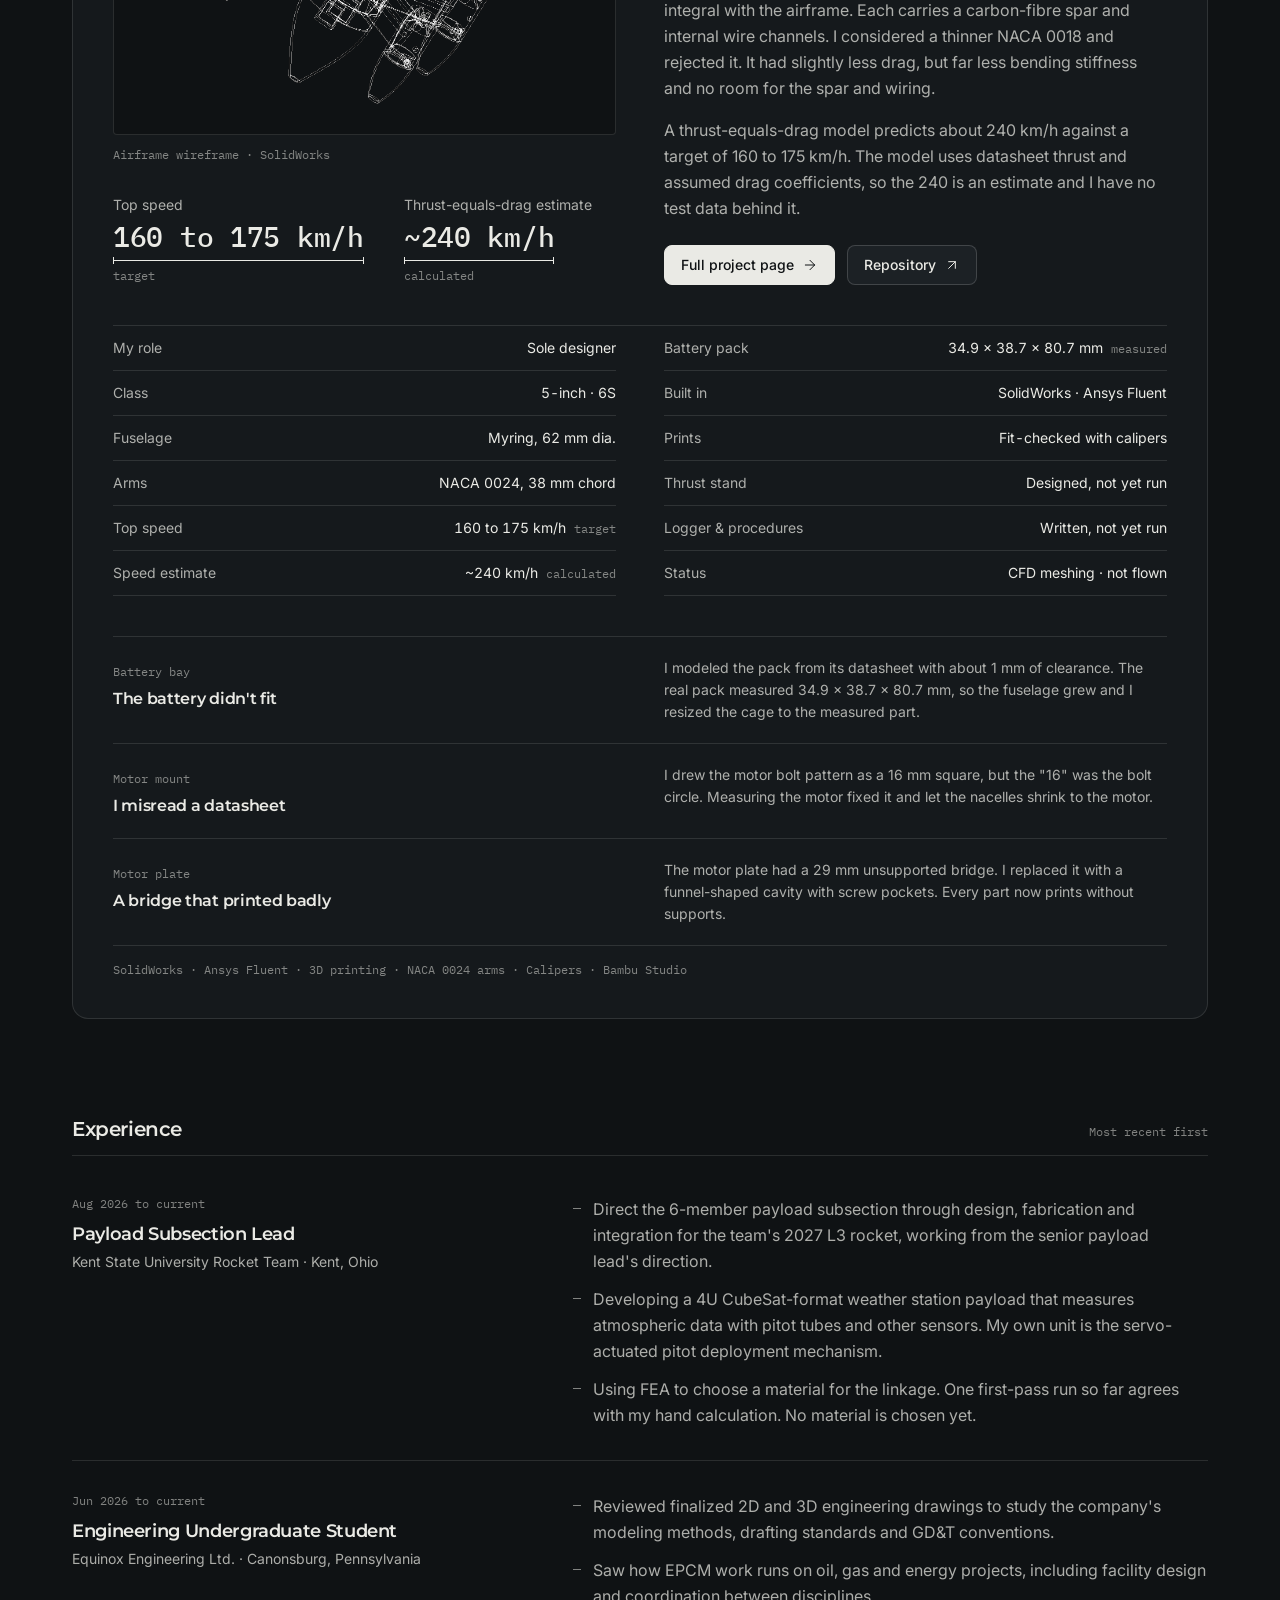
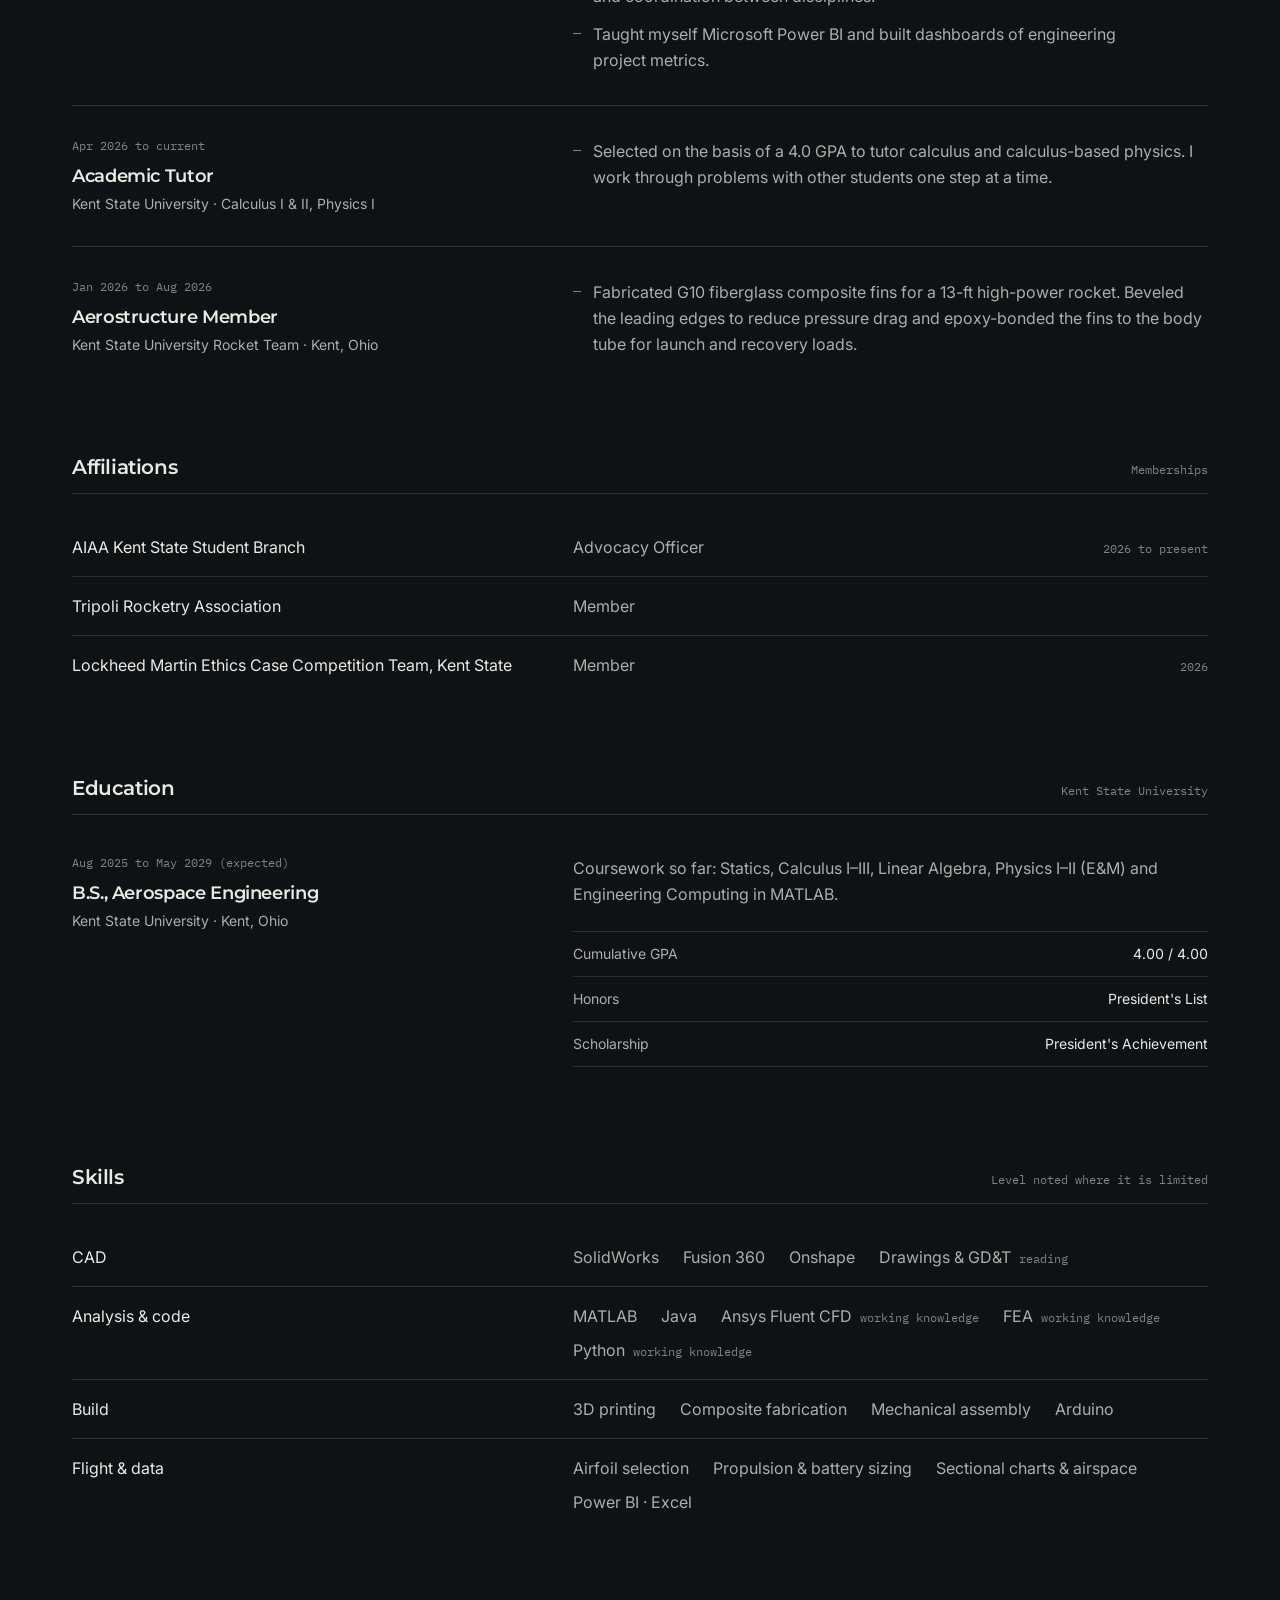
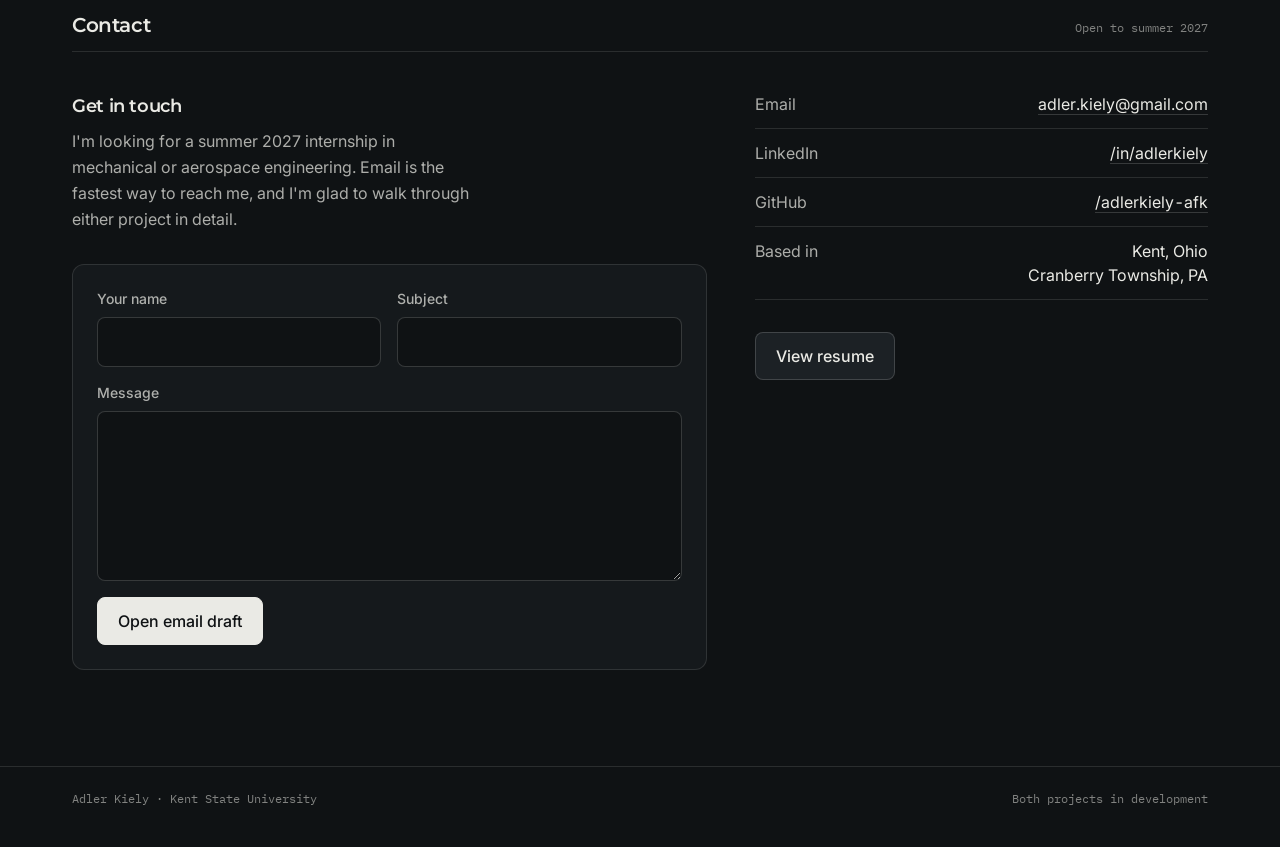
==== commit ed90dcbf: "Initial commit" ====
--- a/index.html
+++ b/index.html
@@ -3,436 +3,581 @@
 <head>
 <meta charset="utf-8">
 <meta name="viewport" content="width=device-width, initial-scale=1">
-<title>Adler Kiely · Engineering Portfolio</title>
-<meta name="description" content="Aerospace engineering student at Kent State building hardware for rockets and drones: a rocket payload deployment mechanism and a high-speed quadcopter, both in development.">
+<title>Adler Kiely · Aerospace Engineering Portfolio</title>
+<meta name="description" content="Adler Kiely, aerospace engineering sophomore at Kent State University. Payload Subsection Lead on the Kent State Rocket Team and designer of the SpeedUAS quadcopter. Both projects are in development.">
 <meta property="og:type" content="website">
-<meta property="og:title" content="Adler Kiely · Engineering Portfolio">
-<meta property="og:description" content="Hardware for rockets and drones: a rocket payload mechanism and a high-speed quadcopter, both in development.">
+<meta property="og:title" content="Adler Kiely · Aerospace Engineering Portfolio">
+<meta property="og:description" content="Aerospace engineering sophomore at Kent State. A rocket payload pitot deployment mechanism and a high-speed quadcopter, both in development.">
 <meta property="og:image" content="https://adlerkiely-afk.github.io/images/wiref.png">
 <meta property="og:url" content="https://adlerkiely-afk.github.io/">
 <meta name="twitter:card" content="summary_large_image">
 <link rel="preconnect" href="https://fonts.googleapis.com">
 <link rel="preconnect" href="https://fonts.gstatic.com" crossorigin>
 <link href="https://fonts.googleapis.com/css2?family=Montserrat:wght@500;600;700&family=Inter:wght@400;500;600&family=IBM+Plex+Mono:wght@400;500&display=swap" rel="stylesheet">
-<script>try{var t=localStorage.getItem('theme');if(t)document.documentElement.dataset.theme=t;}catch(e){}</script>
+<link rel="stylesheet" href="assets/tokens.css">
+<script>document.documentElement.classList.add('js');try{var t=localStorage.getItem('theme');if(t)document.documentElement.dataset.theme=t;}catch(e){}</script>
 <style>
-  :root{
-    --bg:#0f1214; --bg2:#15191c; --panel:#1a1e22; --text:#eaeae5; --dim:rgba(234,234,229,.56); --faint:rgba(234,234,229,.38);
-    --line:rgba(234,234,229,.12); --gold:#c9a66b;
-    --head:Montserrat,system-ui,-apple-system,"Segoe UI",sans-serif;
-    --body:Inter,system-ui,-apple-system,"Segoe UI",Helvetica,Arial,sans-serif;
-    --mono:"IBM Plex Mono",ui-monospace,Consolas,monospace;
-    --ease:cubic-bezier(.22,.8,.2,1);
-    --imgf:invert(1) hue-rotate(180deg) brightness(.92) contrast(1.05); --blend:lighten;
+  /* base */
+  *,*::before,*::after{box-sizing:border-box}
+  html{color-scheme:dark;-webkit-text-size-adjust:100%;scroll-padding-top:88px}
+  :root[data-theme="light"]{color-scheme:light}
+  body{margin:0;background:var(--bg);color:var(--text);font:400 16px/26px var(--sans);-webkit-font-smoothing:antialiased}
+  h1,h2,h3,h4,p,dl,dd,ul,figure{margin:0}
+  ul{padding:0;list-style:none}
+  img{display:block;max-width:100%;height:auto}
+  a{color:inherit}
+  :focus-visible{outline:2px solid var(--accent);outline-offset:2px}
+  ::selection{background:var(--accent);color:var(--accent-ink)}
+  .wrap{width:100%;max-width:1200px;margin:0 auto;padding:0 32px}
+  .meta{font:400 12px/16px var(--mono);color:var(--text-3)}
+  .ic{width:16px;height:16px;flex:none;fill:none;stroke:currentColor;stroke-width:1.5;stroke-linecap:round;stroke-linejoin:round}
+  .skip{position:absolute;left:16px;top:-64px;z-index:60;display:flex;align-items:center;height:40px;padding:0 16px;border-radius:var(--r-ctl);background:var(--btn-bg);color:var(--btn-text);font:500 14px/20px var(--sans);text-decoration:none}
+  .skip:focus{top:12px}
+
+  /* header */
+  .top{position:sticky;top:0;z-index:40;height:64px;background:var(--bg);border-bottom:1px solid var(--line)}
+  .top .wrap{display:flex;align-items:center;gap:8px;height:100%}
+  .brand{display:flex;align-items:baseline;gap:12px;margin-right:auto;text-decoration:none}
+  .brand b{font: 600 16px/24px var(--display)}
+  .brand span{font:400 12px/16px var(--mono);color:var(--text-3)}
+  nav{display:flex;gap:4px}
+  nav a{display:flex;align-items:center;height:36px;padding:0 12px;border-radius:var(--r-ctl);font:400 14px/20px var(--sans);color:var(--text-2);text-decoration:none;transition:color var(--fast) var(--ease),background-color var(--fast) var(--ease)}
+  nav a:hover{color:var(--text)}
+  nav a[aria-current]{color:var(--text);background:var(--raised)}
+  .icon-btn{display:grid;place-items:center;width:36px;height:36px;padding:0;border:0;border-radius:var(--r-ctl);background:none;color:var(--text-2);cursor:pointer;transition:color var(--fast) var(--ease),background-color var(--fast) var(--ease)}
+  .icon-btn:hover{color:var(--text);background:var(--raised)}
+  .tog .moon,.menu .x,.menu{display:none}
+  :root[data-theme="light"] .tog .sun{display:none}
+  :root[data-theme="light"] .tog .moon{display:block}
+  html:not(.js) .tog{display:none}
+
+  /* buttons */
+  .btn{display:inline-flex;align-items:center;justify-content:center;gap:8px;height:48px;padding:0 20px;border:1px solid var(--btn-bg);border-radius:var(--r-ctl);background:var(--btn-bg);color:var(--btn-text);font:500 16px/24px var(--sans);text-decoration:none;white-space:nowrap;transition:background-color var(--fast) var(--ease),border-color var(--fast) var(--ease),transform var(--fast) var(--ease)}
+  .btn:hover{background:color-mix(in srgb,var(--btn-bg) 86%,var(--bg));border-color:color-mix(in srgb,var(--btn-bg) 86%,var(--bg))}
+  .btn:active{transform:scale(.98)}
+  .btn.alt{background:var(--raised);border-color:var(--line-2);color:var(--text)}
+  .btn.alt:hover{background:color-mix(in srgb,var(--raised) 92%,var(--text));border-color:var(--text-3)}
+  .btn.sm{height:40px;padding:0 16px;font-size:14px;line-height:20px}
+  .actions{display:flex;flex-wrap:wrap;gap:12px;margin-top:32px}
+
+  /* hero */
+  .hero{display:grid;align-items:center;min-height:min(calc(100svh - 64px),880px);padding:48px 0}
+  .hero .wrap{display:grid;grid-template-columns:minmax(0,5fr) minmax(0,7fr);gap:48px;align-items:center}
+  .hero h1{margin-top:20px;font: 700 48px/52px var(--display);letter-spacing:-0.02em;text-wrap:balance}
+  .nb{white-space:nowrap}
+  .sub{margin-top:24px;max-width:36rem;font-size:18px;line-height:28px;color:var(--text-2);text-wrap:pretty}
+  .wire{filter:invert(1) contrast(1.4) brightness(.92);mix-blend-mode:var(--blend)}
+  :root[data-theme="light"] .wire{filter:contrast(1.4)}
+  .hero-fig img{width:min(100%,max(320px,calc((100svh - 204px)*10/9)));margin:0 auto;aspect-ratio:10/9;object-fit:cover;pointer-events:none}
+  .hero-fig figcaption{display:flex;justify-content:space-between;gap:16px;margin-top:12px;padding-top:12px;border-top:1px solid var(--line)}
+
+  /* sections */
+  section{margin-top:96px}
+  .hero+.wrap>section:first-child{margin-top:48px}
+  .shead{display:flex;flex-wrap:wrap;justify-content:space-between;align-items:baseline;gap:4px 16px;padding-bottom:12px;margin-bottom:40px;border-bottom:1px solid var(--line)}
+  .shead h2{font: 600 20px/28px var(--display); letter-spacing: -0.02em}
+  h3{font: 600 18px/28px var(--display); letter-spacing: -0.02em}
+  .split{display:grid;grid-template-columns:minmax(0,5fr) minmax(0,7fr);gap:24px 48px;align-items:start}
+  .prose p{max-width:64ch;color:var(--text-2);text-wrap:pretty}
+  .prose p+p{margin-top:16px}
+
+  /* label and value rows */
+  .card{padding:8px 24px;background:var(--card);border:1px solid var(--line);border-radius:var(--r-card)}
+  .card-foot{display:flex;justify-content:space-between;gap:16px;padding:12px 0}
+  .kv{font-size:14px;line-height:20px;font-variant-numeric:tabular-nums}
+  .kv>div{display:flex;justify-content:space-between;gap:24px;padding:12px 0;border-bottom:1px solid var(--line)}
+  .kv dt{flex:none;color:var(--text-2)}
+  .kv dd{text-align:right}
+  .kv small,.skills small{font:400 12px/16px var(--mono);color:var(--text-3)}
+  .kv small{margin-left:4px;white-space:nowrap}
+  .kv a{text-decoration-color:var(--line-2);text-decoration-thickness:1px;text-underline-offset:4px;transition:color var(--fast) var(--ease),text-decoration-color var(--fast) var(--ease)}
+  .kv a:hover{color:var(--accent);text-decoration-color:var(--accent)}
+
+  /* projects */
+  .proj{padding:40px;background:var(--card);border:1px solid var(--line);border-radius:var(--r-panel)}
+  .proj+.proj{margin-top:32px}
+  .proj-head{margin-bottom:32px}
+  .proj-head h3{margin:12px 0 8px;font: 600 28px/32px var(--display);letter-spacing:-0.01em}
+  .role,.org,.figs dt{font-size:14px;line-height:20px;color:var(--text-2)}
+  .proj-grid{display:grid;grid-template-columns:minmax(0,1fr) minmax(0,1fr);gap:48px;align-items:start}
+  .view img,.sheet{width:100%;border-radius:var(--r-tag)}
+  .sheet{padding:24px;background:var(--bg);border:1px solid var(--line)}
+  .sheet img{aspect-ratio:4/3;object-fit:cover;border-radius:0}
+  .view figcaption{margin-top:12px}
+  .figs{display:grid;grid-template-columns:repeat(2,auto);justify-content:start;gap:24px 40px;margin-top:32px}
+  .figs dt{margin-bottom:8px}
+  .dim b,.dim i{white-space:nowrap}
+  .lead{font-size:18px;line-height:28px;text-wrap:balance}
+  .story .prose,.story .actions{margin-top:24px}
+  .spec{columns:2;column-gap:48px;margin-top:40px;border-top:1px solid var(--line)}
+  .spec>div{break-inside:avoid}
+  .notes{margin-top:40px}
+  .notes li{display:grid;grid-template-columns:minmax(0,1fr) minmax(0,1fr);gap:8px 48px;padding:20px 0;border-top:1px solid var(--line)}
+  .notes h4{margin-top:4px;font: 600 16px/24px var(--display); letter-spacing: -0.02em}
+  .notes p{max-width:64ch;font-size:14px;line-height:22px;color:var(--text-2)}
+  .proj-foot{margin-top:40px;padding-top:16px;border-top:1px solid var(--line)}
+  .notes+.proj-foot{margin-top:0}
+
+  /* experience and education */
+  .entry{display:grid;grid-template-columns:minmax(0,5fr) minmax(0,7fr);gap:16px 48px;padding:32px 0;border-top:1px solid var(--line)}
+  .shead+.entry{padding-top:0;border-top:0}
+  .entry:last-child{padding-bottom:0}
+  .entry h3{margin-top:8px}
+  .org{margin-top:4px}
+  .pts li{position:relative;padding-left:20px;color:var(--text-2);text-wrap:pretty}
+  .pts li+li{margin-top:12px}
+  .pts li::before{content:"";position:absolute;left:0;top:12px;width:8px;height:1px;background:var(--text-3)}
+  .entry .kv{margin-top:24px;border-top:1px solid var(--line)}
+
+  /* affiliations and skills */
+  .rows>*{display:grid;grid-template-columns:minmax(0,5fr) minmax(0,7fr);gap:4px 48px;padding:16px 0;border-top:1px solid var(--line)}
+  .rows>:first-child{padding-top:0;border-top:0}
+  .rows>:last-child{padding-bottom:0}
+  .rows .r{display:flex;justify-content:space-between;align-items:baseline;gap:16px;color:var(--text-2)}
+  .skills ul{display:flex;flex-wrap:wrap;gap:8px 24px}
+  .skills li{color:var(--text-2);white-space:nowrap}
+  .skills small{margin-left:8px}
+
+  /* contact */
+  .contact p{margin-top:8px;max-width:40ch;color:var(--text-2)}
+  .kv.lg{font-size:16px;line-height:24px}
+  .kv.lg>div:first-child{padding-top:0}
+  @media (min-width:960px){.split.contact{grid-template-columns:minmax(0,7fr) minmax(0,5fr)}}
+  .cform{max-width:none;margin-top:32px;padding:24px}
+  .cform .row{display:grid;grid-template-columns:minmax(0,1fr) minmax(0,1fr);gap:16px}
+  .field{display:flex;flex-direction:column;gap:8px;margin-bottom:16px}
+  .field label{font:500 14px/20px var(--sans);color:var(--text-2)}
+  .field input,.field textarea{width:100%;padding:12px 14px;border:1px solid var(--line-2);border-radius:var(--r-ctl);background:var(--bg);color:var(--text);font:400 16px/24px var(--sans);transition:border-color var(--fast) var(--ease)}
+  .field input:hover,.field textarea:hover{border-color:var(--text-3)}
+  .field textarea{min-height:144px;resize:vertical}
+  .cform-foot{display:flex;flex-wrap:wrap;align-items:center;gap:12px 20px;margin-top:8px}
+  button.btn{cursor:pointer}
+  footer{margin-top:96px;padding:24px 0 40px;border-top:1px solid var(--line)}
+  footer .wrap{display:flex;flex-wrap:wrap;justify-content:space-between;gap:4px 16px}
+
+  /* motion: one entrance on load */
+  @keyframes rise{from{opacity:0;transform:translateY(8px)}}
+  @media (prefers-reduced-motion:no-preference){
+    html{scroll-behavior:smooth}
+    .enter>*,.hero-fig img,.hero-fig figcaption{animation:rise var(--enter) var(--ease) backwards}
+    .enter>:nth-child(2){animation-delay:50ms}
+    .enter>:nth-child(3){animation-delay:100ms}
+    .enter>:nth-child(4){animation-delay:150ms}
+    .hero-fig img{animation-delay:200ms}
+    .hero-fig figcaption{animation-delay:250ms}
   }
-  :root[data-theme="light"]{
-    --bg:#f5f4ef; --bg2:#eeece5; --panel:#ffffff; --text:#16181a; --dim:rgba(22,24,26,.62); --faint:rgba(22,24,26,.45);
-    --line:rgba(22,24,26,.13); --gold:#94702f; --imgf:none; --blend:multiply;
+
+  @media (max-width:959px){
+    .wrap{padding:0 20px}
+    .brand span{display:none}
+    .hero{min-height:0;padding:48px 0 0}
+    .hero .wrap,.split,.entry,.rows>*,.notes li{grid-template-columns:minmax(0,1fr)}
+    .hero .wrap{gap:40px}
+    .hero h1{font-size:36px;line-height:40px}
+    .hero-fig{max-width:560px}
+    .hero-fig img{width:100%}
+    section,footer{margin-top:64px}
+    .shead{margin-bottom:24px}
+    .proj{padding:20px}
+    .proj+.proj{margin-top:20px}
+    .proj-head{margin-bottom:24px}
+    .proj-grid{display:flex;flex-direction:column;gap:0}
+    .proj-vis,.story{display:contents}
+    .lead{order:1}
+    .view{order:2;max-width:420px;margin-top:24px}
+    .figs{order:3;margin-top:24px}
+    .story .prose{order:4;margin-top:32px}
+    .story .actions{order:5}
+    .spec{columns:1;margin-top:32px}
+    .notes{margin-top:32px}
+    .proj-foot{margin-top:32px}
+    .entry{padding:24px 0}
+    .contact{row-gap:32px}
+    .cform{margin-top:32px;padding:20px}
+    .cform .row{grid-template-columns:minmax(0,1fr);gap:0}
   }
-  *{box-sizing:border-box}
-  html{scroll-behavior:smooth;-webkit-text-size-adjust:100%}
-  body{margin:0;background:var(--bg);color:var(--text);font:400 17px/1.65 var(--body);-webkit-font-smoothing:antialiased;transition:background .4s,color .4s}
-  a{color:inherit}
-  img{max-width:100%;display:block}
-  .wrap{max-width:1100px;margin:0 auto;padding:0 40px}
-  .lbl{font:500 11px/1.4 var(--mono);letter-spacing:.2em;text-transform:uppercase;color:var(--faint)}
-  .gold{color:var(--gold)}
-
-  /* header */
-  header.top{position:fixed;inset:0 0 auto;z-index:40;background:linear-gradient(var(--bg) 55%,transparent)}
-  header.top .wrap{display:flex;align-items:center;height:68px;gap:28px}
-  .brand{display:flex;align-items:center;gap:14px;text-decoration:none;margin-right:auto}
-  .brand b{font:600 16px var(--head);letter-spacing:-.01em}
-  .brand span{border-left:1px solid var(--line);padding-left:14px;font:500 10px var(--mono);letter-spacing:.24em;text-transform:uppercase;color:var(--dim)}
-  nav{display:flex;gap:24px}
-  nav a{font:500 11px var(--mono);letter-spacing:.18em;text-transform:uppercase;text-decoration:none;color:var(--dim);transition:color .3s}
-  nav a:hover{color:var(--text)}
-  .tog{background:none;border:0;border-left:1px solid var(--line);padding:0 0 0 22px;height:22px;color:var(--dim);cursor:pointer;display:grid;place-items:center}
-  .tog:hover{color:var(--text)}
-  .tog svg{width:17px;height:17px}
-
-  /* hero */
-  .hero{min-height:min(100svh,920px);display:flex;align-items:center;padding:100px 0 60px}
-  .hero .wrap{display:grid;grid-template-columns:1.35fr 1fr;gap:40px;align-items:center;width:100%}
-  h1{font:700 clamp(42px,6vw,72px)/1.08 var(--head);letter-spacing:-.026em;margin:0 0 26px}
-  .sub{font-size:19px;color:var(--dim);max-width:44ch;margin:0 0 46px}
-  .scroll{display:flex;align-items:center;gap:14px}
-  .scroll::after{content:"";width:50px;height:1px;background:var(--line)}
-  .hero figure{margin:0}
-  .hero figure img{filter:var(--imgf);border-radius:2px;mix-blend-mode:var(--blend);-webkit-mask-image:radial-gradient(ellipse 72% 70% at 50% 50%,#000 60%,transparent 100%);mask-image:radial-gradient(ellipse 72% 70% at 50% 50%,#000 60%,transparent 100%)}
-  .hero figcaption{margin-top:12px;display:flex;justify-content:space-between}
-
-  /* sections */
-  section{padding:110px 0 0}
-  .shead{display:flex;justify-content:space-between;align-items:baseline;gap:16px;border-bottom:1px solid var(--line);padding-bottom:16px;margin-bottom:56px}
-  .shead h2{margin:0;font:500 13px var(--mono);letter-spacing:.22em;text-transform:uppercase;color:var(--text)}
-
-  /* about */
-  .about{display:grid;grid-template-columns:.85fr 1.4fr;gap:60px;align-items:start}
-  .frame{border:1px solid var(--line);background:var(--bg2);padding:22px}
-  .frame dl{margin:0}
-  .frame dl div{display:flex;justify-content:space-between;gap:16px;padding:13px 0;border-bottom:1px solid var(--line)}
-  .frame dl div:last-child{border-bottom:0}
-  .frame dt{font:500 10.5px/1.9 var(--mono);letter-spacing:.18em;text-transform:uppercase;color:var(--faint)}
-  .frame dd{margin:0;text-align:right;font-size:15px}
-  .frame .cap{display:flex;justify-content:space-between;margin-top:12px}
-  .about p{margin:0 0 18px;color:var(--dim)}
-  .about p strong{color:var(--text);font-weight:500}
-
-  /* entries */
-  .entry{display:grid;grid-template-columns:1fr 1fr;gap:60px;padding:0 0 54px;margin-bottom:54px;border-bottom:1px solid var(--line)}
-  .entry:last-child{margin-bottom:0}
-  .entry .when{font:500 11px var(--mono);letter-spacing:.18em;text-transform:uppercase;color:var(--gold);margin-bottom:12px}
-  h3{font:600 clamp(23px,2.6vw,30px)/1.2 var(--head);letter-spacing:-.016em;margin:0 0 8px}
-  .org{color:var(--dim);font-size:15.5px;margin-bottom:18px}
-  .entry p{color:var(--dim);margin:0 0 16px;max-width:60ch}
-  .stats{display:grid;grid-template-columns:1fr 1fr;gap:18px 30px;border-top:1px solid var(--line);padding-top:20px;align-self:end}
-  .stats span{display:block}
-  .stats b{display:block;font:500 14px var(--mono);margin-top:4px;color:var(--text)}
-  .stats b.gold{color:var(--gold)}
-  ul.pts{margin:0;padding:0;list-style:none}
-  ul.pts li{position:relative;padding:0 0 12px 22px;color:var(--dim)}
-  ul.pts li::before{content:"";position:absolute;left:0;top:.8em;width:10px;height:1px;background:var(--gold)}
-
-  /* project cards */
-  .cards{display:grid;grid-template-columns:1fr 1fr;border:1px solid var(--line)}
-  .card{padding:28px 30px 26px;text-decoration:none;display:flex;flex-direction:column;transition:background .35s var(--ease),box-shadow .35s var(--ease)}
-  .card+.card{border-left:1px solid var(--line)}
-  .card:hover{background:var(--bg2);box-shadow:inset 0 0 0 1px var(--gold)}
-  .card .top{display:flex;justify-content:space-between;gap:12px;margin-bottom:22px}
-  .card h3{font-size:24px}
-  .card p{color:var(--dim);margin:0 0 22px;font-size:16px}
-  .tags{margin-top:auto;border-top:1px solid var(--line);padding-top:16px;font:500 10.5px/2 var(--mono);letter-spacing:.14em;text-transform:uppercase;color:var(--faint)}
-
-  /* project detail */
-  .detail{background:var(--panel);border:1px solid var(--line);padding:46px 46px 40px;margin-top:40px;scroll-margin-top:80px}
-  .detail h4{font:700 clamp(28px,3.6vw,42px)/1.12 var(--head);letter-spacing:-.022em;margin:14px 0 30px;max-width:22ch}
-  .dgrid{display:grid;grid-template-columns:1.15fr 1fr;gap:50px}
-  .dgrid p{color:var(--dim);margin:0 0 16px}
-  .dgrid p strong{color:var(--text);font-weight:500}
-  .spec{margin:0;border-top:1px solid var(--line);align-self:start}
-  .spec div{display:flex;justify-content:space-between;gap:20px;padding:12px 0;border-bottom:1px solid var(--line)}
-  .spec dt{font:500 10.5px/1.9 var(--mono);letter-spacing:.18em;text-transform:uppercase;color:var(--faint);white-space:nowrap}
-  .spec dd{margin:0;text-align:right;font:500 12px/1.7 var(--mono);letter-spacing:.1em;text-transform:uppercase}
-  .spec dd.warn{color:var(--gold)}
-  .pic{margin:0 0 22px;border:1px solid var(--line);background:var(--bg2);padding:14px}
-  .pic img{width:100%;max-height:300px;object-fit:contain}
-  .pic img.inv{filter:var(--imgf);mix-blend-mode:var(--blend)}
-  .pic figcaption{margin-top:10px}
-  .more{display:inline-block;margin:6px 20px 0 0;font:500 11px var(--mono);letter-spacing:.16em;text-transform:uppercase;text-decoration:none;border-bottom:1px solid var(--gold);padding-bottom:3px}
-
-  /* lessons */
-  .lessons{display:grid;grid-template-columns:repeat(3,1fr);border-top:1px solid var(--line);margin-top:34px}
-  .lessons article{padding:24px 26px 6px 0}
-  .lessons article+article{padding-left:26px;border-left:1px solid var(--line)}
-  .lessons h5{font:600 17px/1.3 var(--head);margin:10px 0 8px}
-  .lessons p{font-size:15px;margin:0;color:var(--dim)}
-
-  /* skills */
-  .skills{display:grid;grid-template-columns:repeat(4,1fr);border:1px solid var(--line)}
-  .skills>div{padding:24px 24px 18px}
-  .skills>div+div{border-left:1px solid var(--line)}
-  .skills ul{list-style:none;margin:14px 0 0;padding:0}
-  .skills li{padding:8px 0;border-top:1px solid var(--line);font-size:15px}
-  .skills li small{display:block;font:500 10px var(--mono);letter-spacing:.14em;text-transform:uppercase;color:var(--faint)}
-
-  /* contact */
-  .contact{display:grid;grid-template-columns:1fr 1fr;gap:60px;align-items:start}
-  .contact h2.big{font:600 clamp(34px,4.4vw,52px)/1.1 var(--head);letter-spacing:-.022em;margin:0 0 20px}
-  .contact p{color:var(--dim);max-width:40ch;margin:0}
-  .rows>div{display:flex;justify-content:space-between;align-items:baseline;gap:20px;padding:15px 0;border-bottom:1px solid var(--line)}
-  .rows>div:first-child{padding-top:4px}
-  .rows a,.rows span.v{font-size:17px;text-decoration:none;text-align:right}
-  .rows a:hover{color:var(--gold)}
-  .pill{display:inline-block;margin-top:26px;border:1px solid var(--line);border-radius:999px;padding:12px 22px;font:500 14px var(--body);text-decoration:none;transition:border-color .3s}
-  .pill:hover{border-color:var(--gold)}
-  .cta{display:flex;flex-wrap:wrap;gap:12px}
-  .cta .pill{margin-top:0}
-  .cta .pill:first-child{border-color:var(--gold)}
-  footer{margin-top:120px;border-top:1px solid var(--line);padding:26px 0 40px}
-  footer .wrap{display:flex;justify-content:space-between;gap:16px;flex-wrap:wrap}
-
-  /* reveal */
-  .rv{opacity:0;transform:translateY(18px);transition:opacity .9s var(--ease),transform .9s var(--ease)}
-  .rv.in{opacity:1;transform:none}
-
-  @media screen and (max-width:880px){
-    .wrap{padding:0 16px}
-    nav,.brand span{display:none}
-    .hero{min-height:auto;padding-top:110px}
-    .hero .wrap,.about,.entry,.cards,.dgrid,.contact,.lessons{grid-template-columns:1fr}
-    .about,.entry,.dgrid,.contact{gap:28px}
-    .card+.card{border-left:0;border-top:1px solid var(--line)}
-    .detail{padding:28px 20px}
-    .lessons article,.lessons article+article{padding:20px 0 4px;border-left:0}
-    .skills{grid-template-columns:1fr 1fr}
-    .skills>div:nth-child(3){border-left:0}
-    .skills>div:nth-child(n+3){border-top:1px solid var(--line)}
-    .spec div{flex-direction:column;gap:2px} .spec dd{text-align:left}
-    section{padding-top:80px} .shead{margin-bottom:36px}
+  @media (max-width:719px){
+    .js .menu{display:grid}
+    .js .menu[aria-expanded="true"] .bars{display:none}
+    .js .menu[aria-expanded="true"] .x{display:block}
+    .js nav{position:absolute;top:100%;left:0;right:0;flex-direction:column;padding:8px 8px 12px;background:var(--bg);border-bottom:1px solid var(--line);opacity:0;visibility:hidden;transform:translateY(-4px);transition:opacity var(--fast) var(--ease),transform var(--fast) var(--ease),visibility 0s linear var(--fast)}
+    .js nav.open{opacity:1;visibility:visible;transform:none;transition-delay:0s}
+    .js nav a{height:44px}
+    html:not(.js) .top{height:auto}
+    html:not(.js) .top .wrap{flex-wrap:wrap;padding-top:12px;padding-bottom:12px}
+    html:not(.js) nav{flex-wrap:wrap;width:100%}
   }
-  @media (prefers-reduced-motion:reduce){html{scroll-behavior:auto}.rv{opacity:1;transform:none;transition:none}}
-
-  /* print / PDF: light theme, compact */
+  @media (max-width:559px){
+    .figs{grid-template-columns:minmax(0,1fr)}
+  }
+
+  /* print / PDF: light, compact */
   @media print{
     @page{size:Letter;margin:.5in .55in}
-    :root,:root[data-theme="light"]{--bg:#fff;--bg2:#f6f5f1;--panel:#fafaf7;--text:#16181a;--dim:rgba(22,24,26,.72);--faint:rgba(22,24,26,.5);--line:rgba(22,24,26,.16);--gold:#8a6a2c;--imgf:none;--blend:multiply}
-    *{-webkit-print-color-adjust:exact;print-color-adjust:exact}
-    body{font-size:11px;line-height:1.5}
-    header.top,.cta,.tog,.more,.pill,.cards{display:none!important}
-    .rv{opacity:1!important;transform:none!important}
-    .wrap{padding:0;max-width:none}
-    .hero{min-height:0;padding:0 0 4px} .hero .wrap{grid-template-columns:1.4fr 1fr;gap:22px}
-    h1{font-size:32px;margin-bottom:10px} .sub{font-size:12.5px;margin-bottom:0}
-    .hero figure img{max-height:160px;margin:0 auto}
-    section{padding-top:16px} .shead{margin-bottom:14px;padding-bottom:7px;break-after:avoid}
-    .lbl{font-size:8.5px}
-    .about{grid-template-columns:.9fr 1.4fr;gap:22px} .frame{padding:8px 14px} .frame dl div{padding:4px 0} .frame dd{font-size:11px}
-    .about p{margin-bottom:7px}
-    .entry{gap:22px;padding-bottom:10px;margin-bottom:10px;break-inside:avoid}
-    .entry .when{margin-bottom:4px;font-size:9px}
-    h3{font-size:15px;margin-bottom:2px} .org{font-size:11px;margin-bottom:6px} .entry p{margin-bottom:6px}
-    .stats{padding-top:8px;gap:6px 18px} .stats b{font-size:10.5px}
-    ul.pts li{padding-bottom:4px}
-
-    .detail{margin-top:0;padding:14px 18px;break-inside:avoid;margin-bottom:12px}
-    .detail h4{font-size:19px;margin:4px 0 10px}
-    .dgrid{grid-template-columns:1.25fr 1fr;gap:20px} .dgrid p{margin-bottom:6px}
-    .pic{padding:6px;margin-bottom:8px} .pic img{max-height:140px} .pic figcaption{margin-top:4px}
-    .spec div{padding:4px 0} .spec dd{font-size:9px}
-    .lessons{margin-top:10px} .lessons article{padding:8px 14px 0 0} .lessons article+article{padding-left:14px}
-    .lessons h5{font-size:12px;margin:4px 0} .lessons p{font-size:10px}
-
-    .skills>div{padding:10px 12px} .skills li{padding:4px 0;font-size:11px}
-    .contact{gap:24px;break-inside:avoid} .contact h2.big{font-size:24px;margin-bottom:8px}
-    .rows>div{padding:6px 0} .rows a,.rows span.v{font-size:11.5px}
-    footer{margin-top:16px;padding:8px 0 0}
+    :root,:root[data-theme="light"]{--bg:#ffffff;--card:#ffffff;--raised:#eceff4;--text:#111827;--text-2:#4b5565;--text-3:#6b7487;--line:rgba(17,24,39,.14);--line-2:rgba(17,24,39,.14);--accent:#2552c4;--blend:multiply;color-scheme:light}
+    *,*::before,*::after{animation:none!important;-webkit-print-color-adjust:exact;print-color-adjust:exact}
+    body{font-size:11px;line-height:16px}
+    .top,.skip,.actions,.cform{display:none!important}
+    .wrap{max-width:none;padding:0}
+    .wire{filter:contrast(1.4)!important;mix-blend-mode:normal!important}
+    .hero{display:block;min-height:0;padding:0}
+    .hero .wrap{grid-template-columns:minmax(0,7fr) minmax(0,5fr);gap:24px}
+    .hero h1{margin-top:8px;font-size:24px;line-height:28px}
+    .sub{margin-top:8px;font-size:12px;line-height:18px}
+    .hero-fig{max-width:none}
+    .hero-fig img{width:100%;aspect-ratio:3/2}
+    .hero-fig figcaption{margin-top:4px;padding-top:4px}
+    .meta,.kv small,.skills small{font-size:9px;line-height:12px}
+    section,.hero+.wrap>section:first-child{margin-top:20px}
+    .shead{padding-bottom:4px;margin-bottom:12px;break-after:avoid}
+    .shead h2{font-size:13px;line-height:16px}
+    h3{font-size:12px;line-height:16px}
+    .split,.entry,.rows>*,.notes li{grid-template-columns:minmax(0,5fr) minmax(0,7fr);gap:4px 24px}
+    .card{padding:0 12px}
+    .card-foot{padding:4px 0}
+    .kv,.kv.lg{font-size:10px;line-height:14px}
+    .kv>div{padding:4px 0}
+    .prose p+p{margin-top:6px}
+    .proj{padding:0;border:0;border-radius:0;background:none}
+    .proj+.proj{margin-top:16px;padding-top:16px;border-top:1px solid var(--line)}
+    .proj-head{margin-bottom:8px;break-after:avoid}
+    .view,.figs>div,.kv>div,.notes li,.rows>*,.card{break-inside:avoid}
+    .proj-head h3{margin:4px 0 2px;font-size:18px;line-height:22px}
+    .role,.org,.figs dt{font-size:10px;line-height:14px}
+    .proj-grid{display:grid;grid-template-columns:minmax(0,5fr) minmax(0,7fr);gap:24px}
+    .proj-vis,.story{display:block}
+    .view{max-width:220px;margin-top:0}
+    .view figcaption{margin-top:4px}
+    .sheet{padding:8px}
+    .lead{font-size:12px;line-height:18px}
+    .figs{grid-template-columns:repeat(2,auto);gap:8px 16px;margin-top:12px}
+    .figs dt{margin-bottom:4px}
+    .dim{gap:2px}
+    .dim b{font-size:16px}
+    .dim i{font-size:9px;line-height:12px}
+    .story .prose{margin-top:8px}
+    .spec{columns:2;column-gap:24px;margin-top:12px}
+    .notes{margin-top:12px}
+    .notes li{padding:6px 0}
+    .notes h4{margin-top:0;font-size:11px;line-height:16px}
+    .notes p{font-size:10px;line-height:14px}
+    .proj-foot{margin-top:12px;padding-top:6px}
+    .notes+.proj-foot{margin-top:0}
+    .entry{padding:10px 0;break-inside:avoid}
+    .entry h3{margin-top:2px}
+    .org{margin-top:0}
+    .entry .kv{margin-top:8px}
+    .pts li{padding-left:12px}
+    .pts li+li{margin-top:4px}
+    .pts li::before{top:8px;width:6px}
+    .rows>*{padding:6px 0}
+    .skills ul{gap:2px 16px}
+    .contact{break-inside:avoid}
+    footer{margin-top:20px;padding:8px 0 0}
   }
 </style>
 </head>
 <body>
 
+<svg width="0" height="0" style="position:absolute" aria-hidden="true"><defs>
+  <symbol id="i-sun" viewBox="0 0 24 24"><circle cx="12" cy="12" r="4"/><path d="M12 2v2M12 20v2M4.93 4.93l1.41 1.41M17.66 17.66l1.41 1.41M2 12h2M20 12h2M6.34 17.66l-1.41 1.41M19.07 4.93l-1.41 1.41"/></symbol>
+  <symbol id="i-moon" viewBox="0 0 24 24"><path d="M12 3a6 6 0 0 0 9 9 9 9 0 1 1-9-9Z"/></symbol>
+  <symbol id="i-menu" viewBox="0 0 24 24"><path d="M4 6h16M4 12h16M4 18h16"/></symbol>
+  <symbol id="i-x" viewBox="0 0 24 24"><path d="M18 6 6 18M6 6l12 12"/></symbol>
+  <symbol id="i-arrow-right" viewBox="0 0 24 24"><path d="M5 12h14M12 5l7 7-7 7"/></symbol>
+  <symbol id="i-arrow-up-right" viewBox="0 0 24 24"><path d="M7 7h10v10M7 17 17 7"/></symbol>
+</defs></svg>
+
+<a class="skip" href="#main">Skip to content</a>
+
 <header class="top"><div class="wrap">
-  <a class="brand" href="#"><b>Adler Kiely</b><span>Engineering Portfolio</span></a>
-  <nav><a href="#about">About</a><a href="#projects">Projects</a><a href="#experience">Experience</a><a href="#education">Education</a><a href="resume/">Resume</a><a href="#contact">Contact</a></nav>
-  <button class="tog" id="tog" aria-label="Switch between light and dark theme"><svg viewBox="0 0 24 24" fill="none" stroke="currentColor" stroke-width="1.6"><circle cx="12" cy="12" r="4.2"/><path d="M12 2.5v2.2M12 19.3v2.2M2.5 12h2.2M19.3 12h2.2M5.3 5.3l1.6 1.6M17.1 17.1l1.6 1.6M5.3 18.7l1.6-1.6M17.1 6.9l1.6-1.6"/></svg></button>
+  <a class="brand" href="#"><b>Adler Kiely</b><span>Engineering portfolio</span></a>
+  <nav id="nav" aria-label="Sections"><a href="#about">About</a><a href="#projects">Projects</a><a href="#experience">Experience</a><a href="#education">Education</a><a href="resume/">Resume</a><a href="#contact">Contact</a></nav>
+  <button class="icon-btn tog" id="tog" type="button" aria-label="Switch between light and dark theme"><svg class="ic sun" aria-hidden="true"><use href="#i-sun"/></svg><svg class="ic moon" aria-hidden="true"><use href="#i-moon"/></svg></button>
+  <button class="icon-btn menu" id="menu" type="button" aria-label="Menu" aria-expanded="false" aria-controls="nav"><svg class="ic bars" aria-hidden="true"><use href="#i-menu"/></svg><svg class="ic x" aria-hidden="true"><use href="#i-x"/></svg></button>
 </div></header>
 
+<main id="main">
+
 <div class="hero"><div class="wrap">
-  <div class="rv">
-    <h1>Building hardware for rockets and drones.</h1>
-    <p class="sub">The portfolio of an aerospace engineering student at Kent State University, seeking a summer 2027 internship.</p>
-    <div class="cta"><a class="pill" href="resume/">View resume</a><a class="pill" href="#projects">See the projects</a><a class="pill" href="mailto:adler.kiely@gmail.com">Email me</a></div>
+  <div class="enter">
+    <p class="meta">Aerospace engineering · Kent State University</p>
+    <h1>I design a rocket payload mechanism and a <span class="nb">high-speed</span> quadcopter</h1>
+    <p class="sub">I'm a sophomore in aerospace engineering. I lead the payload subsection on the Kent State Rocket Team, and I'm designing a high-speed quadcopter on my own. I'm looking for a summer 2027 internship.</p>
+    <div class="actions"><a class="btn" href="resume/">View resume</a><a class="btn alt" href="#projects">Projects</a></div>
   </div>
-  <figure class="rv">
-    <img src="images/wiref.png" alt="Wireframe CAD view of a quadcopter with a streamlined rocket-shaped fuselage and four motor nacelles on airfoil arms">
-    <figcaption><span class="lbl">SpeedUAS · CAD wireframe</span><span class="lbl">In development</span></figcaption>
+  <figure class="hero-fig">
+    <img class="wire" src="images/wiref.png" width="1385" height="865" alt="Wireframe CAD view of a quadcopter with a streamlined rocket-shaped fuselage and four motor nacelles on airfoil arms">
+    <figcaption class="meta"><span>SpeedUAS · CAD wireframe</span><span>In development</span></figcaption>
   </figure>
 </div></div>
 
-<main class="wrap">
+<div class="wrap">
 
   <section id="about">
-    <div class="shead rv"><h2>About</h2><span class="lbl">Cranberry Township, PA · Kent, Ohio</span></div>
-    <div class="about">
-      <div class="frame rv">
-        <dl>
+    <div class="shead"><h2>About</h2><span class="meta">Cranberry Township, PA · Kent, Ohio</span></div>
+    <div class="split">
+      <div class="card">
+        <dl class="kv">
           <div><dt>Degree</dt><dd>B.S. Aerospace Engineering</dd></div>
           <div><dt>Graduates</dt><dd>May 2029</dd></div>
           <div><dt>GPA</dt><dd>4.00 / 4.00</dd></div>
           <div><dt>Team role</dt><dd>Payload Subsection Lead</dd></div>
-          <div><dt>Flight time</dt><dd>40 hours logged</dd></div>
+          <div><dt>Flight time</dt><dd>40 hours <small>logged</small></dd></div>
           <div><dt>Citizenship</dt><dd>U.S. citizen</dd></div>
         </dl>
-        <div class="cap"><span class="lbl">Adler Kiely</span><span class="lbl gold">Seeking summer 2027</span></div>
-      </div>
-      <div class="rv">
-        <p>I'm a <strong>sophomore studying aerospace engineering at Kent State University</strong>, and I like hardware that has to work outside of CAD. I joined the Kent State University Rocket Team in January 2026 fabricating fiberglass fins, and by August I was <strong>leading the payload subsection</strong>.</p>
-        <p>On my own time I'm designing <strong>SpeedUAS</strong>, a high-speed quadcopter. My first prints didn't fit. That taught me to measure the real part instead of trusting the datasheet, and the project write-up below covers what changed.</p>
-        <p>I also tutor calculus and physics at Kent State, and I've logged 40 hours of flight time in single-engine airplanes. Both projects on this page are still in development, and I say so wherever it matters.</p>
+        <div class="card-foot meta"><span>Adler Kiely</span><span>Seeking summer 2027</span></div>
+      </div>
+      <div class="prose">
+        <p>I'm a sophomore studying aerospace engineering at Kent State University. I joined the Kent State University Rocket Team in January 2026 and started out fabricating fiberglass fins. Since August 2026 I've led the payload subsection, where my own part is the mechanism that deploys the pitot probes.</p>
+        <p>On my own time I'm designing SpeedUAS, a high-speed quadcopter. My first prints didn't fit, because I had modeled the battery and the motor mount from datasheets. I measured the real parts with calipers and resized the airframe around them.</p>
+        <p>I also tutor calculus and physics at Kent State, and I've logged 40 hours of flight time in single-engine airplanes.</p>
+        <p>Neither project has flown yet. The payload flies at IREC in summer 2027, and the quadcopter is at the CFD meshing stage.</p>
       </div>
     </div>
   </section>
 
   <section id="projects">
-    <div class="shead rv"><h2>Projects</h2><span class="lbl">Two in development</span></div>
-    <div class="cards rv">
-      <a class="card" href="#payload">
-        <div class="top"><span class="lbl">Rocket Team · 2026</span><span class="lbl gold">In design</span></div>
-        <h3>Pitot Deployment Mechanism</h3>
-        <p>One servo driving a symmetrical linkage that pushes four pitot probes out of a CubeSat-format payload.</p>
-        <div class="tags">Onshape · Linkage design · Trade study<br>Servo actuation · 4U CubeSat format</div>
-      </a>
-      <a class="card" href="#speeduas">
-        <div class="top"><span class="lbl">Independent · 2026</span><span class="lbl gold">CFD meshing</span></div>
-        <h3>SpeedUAS Quadcopter</h3>
-        <p>A 5-inch, 6S quadcopter with a streamlined body-of-revolution fuselage and airfoil arms.</p>
-        <div class="tags">SolidWorks · Ansys Fluent · 3D printing<br>NACA 0024 arms · Calipers · Bambu Studio</div>
-      </a>
-    </div>
-
-    <article class="detail rv" id="payload">
-      <span class="lbl">Kent State Rocket Team · 2027 IREC payload</span>
-      <h4>Four probes out of one payload, with one servo.</h4>
-      <div class="dgrid">
-        <div>
-          <figure class="pic"><img src="images/payload.gif" alt="CAD animation of a servo-driven linkage pushing pitot probes out of a CubeSat-format payload frame"><figcaption class="lbl">Linkage animation · Onshape</figcaption></figure>
-          <p>This is one unit of the team's 4U CubeSat-format weather station payload. During descent, <strong>a single servo drives a symmetrical linkage</strong> that pushes the four pitot probes out of the payload.</p>
-          <p>The probes were first meant to measure wind speed. We decided that reading couldn't be accurate, so we re-approached the design to <strong>measure descent speed</strong>: each probe tip will be bent to face down, which gives the weather station more data against altitude.</p>
-          <p>I'm using <strong>FEA to choose materials for the linkage</strong>. That work is in progress: there are no results and no final material choice yet.</p>
-          <a class="more" href="payload/">Project page ↗</a><a class="more" href="https://github.com/adlerkiely-afk/PayloadProject">Repository ↗</a>
+    <div class="shead"><h2>Projects</h2><span class="meta">Two in development</span></div>
+
+    <article class="proj" id="payload">
+      <header class="proj-head">
+        <p class="meta">Kent State Rocket Team · 2027 IREC payload</p>
+        <h3>Pitot deployment mechanism</h3>
+        <p class="role">Payload Subsection Lead · 6-member subsection · Aug 2026 to present · In design</p>
+      </header>
+      <div class="proj-grid">
+        <div class="proj-vis">
+          <figure class="view">
+            <img src="images/payload-bottom-deploy.gif" width="720" height="812" decoding="async" alt="CAD animation of a servo crank and link driving a carriage down two guide rods, pushing straight pitot probes out of the bottom of the payload frame">
+            <figcaption class="meta">Current revision · CAD only · Onshape</figcaption>
+          </figure>
+          <dl class="figs">
+            <div><dt>Servos driving every probe</dt><dd><span class="dim"><b>1</b><i>design</i></span></dd></div>
+            <div><dt>Payload form factor</dt><dd><span class="dim"><b>4U</b><i>CubeSat</i></span></dd></div>
+          </dl>
         </div>
-        <dl class="spec">
-          <div><dt>Problem</dt><dd>Symmetric deployment, one servo</dd></div>
+        <div class="story">
+          <p class="lead">One servo turns a crank that drives a carriage, pushing straight pitot probes out of the bottom of a CubeSat-format payload.</p>
+          <div class="prose">
+            <p>The team's payload for the 2027 rocket is a weather station in a 4U CubeSat format. My part is the unit that deploys the pitot probes. During descent, one servo turns a crank that drives a carriage down two guide rods and pushes straight probes out through the bottom of the payload.</p>
+            <p>The probes were first meant to measure wind speed from the sides. We decided that reading couldn't be accurate, so the probes now measure descent speed, which gives the weather station more data against altitude.</p>
+            <p>My first mechanism pushed four probes out of the side walls, and each tube had to be bent to face down. The current revision points straight probes down, so there is no bend. Its CAD has three probes and the count is still open. I printed both designs in PLA+ and ran them on the servo. The servo mount isn't designed yet, and the revision hasn't been through team review. The project page shows both designs.</p>
+            <p>I'm using FEA to choose a material for the linkage. I'm checking it against hand calculations of the servo stall loads, starting with the link. No material is chosen yet.</p>
+          </div>
+          <div class="actions"><a class="btn sm" href="payload/">Full project page<svg class="ic" aria-hidden="true"><use href="#i-arrow-right"/></svg></a><a class="btn alt sm" href="https://github.com/adlerkiely-afk/PayloadProject">Repository<svg class="ic" aria-hidden="true"><use href="#i-arrow-up-right"/></svg></a></div>
+        </div>
+      </div>
+      <dl class="kv spec">
+          <div><dt>My role</dt><dd>Lead, 6-member subsection</dd></div>
+          <div><dt>My part</dt><dd>Probe deployment mechanism</dd></div>
           <div><dt>Trade study</dt><dd>Rack-and-pinion vs slider-crank</dd></div>
-          <div><dt>Sizing</dt><dd>Stroke and torque</dd></div>
           <div><dt>CAD</dt><dd>Onshape</dd></div>
-          <div><dt>FEA</dt><dd class="warn">Material selection, in progress</dd></div>
-          <div><dt>My role</dt><dd>Lead, 6-member subsection</dd></div>
+          <div><dt>Loads</dt><dd>Servo stall hand calculations</dd></div>
+          <div><dt>Material</dt><dd>Not chosen · FEA in progress</dd></div>
           <div><dt>Flies</dt><dd>IREC, summer 2027</dd></div>
-          <div><dt>Status</dt><dd class="warn">In design · no flight data</dd></div>
-        </dl>
-      </div>
+          <div><dt>Status</dt><dd>PLA+ prototype printed · no flight data</dd></div>
+      </dl>
+      <p class="proj-foot meta">Onshape · Linkage design · Trade study · Servo actuation · 4U CubeSat format</p>
     </article>
 
-    <article class="detail rv" id="speeduas">
-      <span class="lbl">Independent project · April 2026 – present</span>
-      <h4>A quadcopter shaped like a rocket.</h4>
-      <div class="dgrid">
-        <div>
-          <figure class="pic"><img class="inv" src="images/wiref.png" alt="Wireframe CAD view of a quadcopter with a streamlined fuselage and four motor nacelles on airfoil arms"><figcaption class="lbl">Airframe wireframe · SolidWorks</figcaption></figure>
-          <p>A 5-inch, 6S quadcopter with a <strong>Myring body-of-revolution fuselage</strong>, 62 mm in diameter. The battery sits forward and the flight electronics aft, which keeps the frontal area small. This first iteration is meant to validate the airframe and set a baseline for a second one.</p>
-          <p>The four integral <strong>NACA 0024 arms</strong> (38 mm chord) carry a carbon-fibre spar and internal wire channels. I considered a thinner NACA 0018 and rejected it: slightly less drag, but far less bending stiffness and no room for the spar and wiring.</p>
-          <p>A thrust-equals-drag model predicts about 240 km/h against a 160–175 km/h target. It uses datasheet thrust and assumed drag coefficients, so it's <strong>an estimate, not a result</strong>.</p>
-          <a class="more" href="speeduas/">Project page ↗</a><a class="more" href="https://github.com/adlerkiely-afk/SpeedUAS">Repository ↗</a>
+    <article class="proj" id="speeduas">
+      <header class="proj-head">
+        <p class="meta">Independent project</p>
+        <h3>SpeedUAS quadcopter</h3>
+        <p class="role">Sole designer · Apr 2026 to present · CFD meshing, not flown</p>
+      </header>
+      <div class="proj-grid">
+        <div class="proj-vis">
+          <figure class="view">
+            <div class="sheet"><img class="wire" src="images/wiref.png" width="1385" height="865" alt="Wireframe CAD view of a quadcopter with a streamlined fuselage and four motor nacelles on airfoil arms"></div>
+            <figcaption class="meta">Airframe wireframe · SolidWorks</figcaption>
+          </figure>
+          <dl class="figs">
+            <div><dt>Top speed</dt><dd><span class="dim"><b>160 to 175 km/h</b><i>target</i></span></dd></div>
+            <div><dt>Thrust-equals-drag estimate</dt><dd><span class="dim"><b>~240 km/h</b><i>calculated</i></span></dd></div>
+          </dl>
         </div>
-        <dl class="spec">
+        <div class="story">
+          <p class="lead">A 5-inch, 6S quadcopter with a streamlined body-of-revolution fuselage and airfoil arms.</p>
+          <div class="prose">
+            <p>SpeedUAS is a 5-inch, 6S quadcopter with a Myring body-of-revolution fuselage, 62 mm in diameter. The battery sits forward and the flight electronics aft, which keeps the frontal area small. This is the first iteration. I'm using it to validate the airframe and to set a baseline for a second one.</p>
+            <p>The four arms are NACA 0024 sections with a 38 mm chord, integral with the airframe. Each carries a carbon-fibre spar and internal wire channels. I considered a thinner NACA 0018 and rejected it. It had slightly less drag, but far less bending stiffness and no room for the spar and wiring.</p>
+            <p>A thrust-equals-drag model predicts about 240 km/h against a target of 160 to 175 km/h. The model uses datasheet thrust and assumed drag coefficients, so the 240 is an estimate and I have no test data behind it.</p>
+          </div>
+          <div class="actions"><a class="btn sm" href="speeduas/">Full project page<svg class="ic" aria-hidden="true"><use href="#i-arrow-right"/></svg></a><a class="btn alt sm" href="https://github.com/adlerkiely-afk/SpeedUAS">Repository<svg class="ic" aria-hidden="true"><use href="#i-arrow-up-right"/></svg></a></div>
+        </div>
+      </div>
+      <dl class="kv spec">
+          <div><dt>My role</dt><dd>Sole designer</dd></div>
           <div><dt>Class</dt><dd>5-inch · 6S</dd></div>
           <div><dt>Fuselage</dt><dd>Myring, 62 mm dia.</dd></div>
           <div><dt>Arms</dt><dd>NACA 0024, 38 mm chord</dd></div>
-          <div><dt>Target</dt><dd>160–175 km/h</dd></div>
+          <div><dt>Top speed</dt><dd>160 to 175 km/h <small>target</small></dd></div>
+          <div><dt>Speed estimate</dt><dd>~240 km/h <small>calculated</small></dd></div>
+          <div><dt>Battery pack</dt><dd>34.9 × 38.7 × 80.7 mm <small>measured</small></dd></div>
           <div><dt>Built in</dt><dd>SolidWorks · Ansys Fluent</dd></div>
           <div><dt>Prints</dt><dd>Fit-checked with calipers</dd></div>
-          <div><dt>Thrust stand</dt><dd class="warn">Designed, not yet run</dd></div>
-          <div><dt>Logger &amp; procedures</dt><dd class="warn">Written, not yet run</dd></div>
-          <div><dt>Status</dt><dd class="warn">CFD meshing · not flown</dd></div>
-        </dl>
-      </div>
-      <div class="lessons">
-        <article><span class="lbl gold">Lesson i</span><h5>The battery didn't fit</h5><p>I modeled the pack from its datasheet with about 1 mm of clearance. The real pack measured 34.9 × 38.7 × 80.7 mm, so the fuselage grew and the cage was resized to the measured part.</p></article>
-        <article><span class="lbl gold">Lesson ii</span><h5>I misread a datasheet</h5><p>I drew the motor bolt pattern as a 16 mm square, but the "16" was the bolt circle. Measuring the motor fixed it and let the nacelles shrink to the motor.</p></article>
-        <article><span class="lbl gold">Lesson iii</span><h5>A bridge that printed badly</h5><p>A 29 mm unsupported bridge on the motor plate became a funnel-shaped cavity with screw pockets. Every part now prints without supports.</p></article>
-      </div>
+          <div><dt>Thrust stand</dt><dd>Designed, not yet run</dd></div>
+          <div><dt>Logger &amp; procedures</dt><dd>Written, not yet run</dd></div>
+          <div><dt>Status</dt><dd>CFD meshing · not flown</dd></div>
+      </dl>
+      <ul class="notes">
+        <li><div><span class="meta">Battery bay</span><h4>The battery didn't fit</h4></div><p>I modeled the pack from its datasheet with about 1 mm of clearance. The real pack measured 34.9 × 38.7 × 80.7 mm, so the fuselage grew and I resized the cage to the measured part.</p></li>
+        <li><div><span class="meta">Motor mount</span><h4>I misread a datasheet</h4></div><p>I drew the motor bolt pattern as a 16 mm square, but the "16" was the bolt circle. Measuring the motor fixed it and let the nacelles shrink to the motor.</p></li>
+        <li><div><span class="meta">Motor plate</span><h4>A bridge that printed badly</h4></div><p>The motor plate had a 29 mm unsupported bridge. I replaced it with a funnel-shaped cavity with screw pockets. Every part now prints without supports.</p></li>
+      </ul>
+      <p class="proj-foot meta">SolidWorks · Ansys Fluent · 3D printing · NACA 0024 arms · Calipers · Bambu Studio</p>
     </article>
   </section>
 
   <section id="experience">
-    <div class="shead rv"><h2>Experience</h2><span class="lbl">Most recent first</span></div>
-    <div class="entry rv">
-      <div>
-        <div class="when">Aug 2026 — Current</div>
+    <div class="shead"><h2>Experience</h2><span class="meta">Most recent first</span></div>
+    <div class="entry">
+      <div>
+        <p class="meta">Aug 2026 to current</p>
         <h3>Payload Subsection Lead</h3>
-        <div class="org">Kent State University Rocket Team · Kent, Ohio</div>
+        <p class="org">Kent State University Rocket Team · Kent, Ohio</p>
       </div>
       <ul class="pts">
-        <li>Direct members of a 6-member payload subsection through design, fabrication and integration for the team's 2027 L3 rocket, working from the senior payload lead's direction.</li>
-        <li>Developing a 4U CubeSat-format weather station payload that measures atmospheric data with pitot tubes and other sensors, with a servo-actuated pitot deployment mechanism.</li>
-        <li>Using FEA to choose materials for the linkage mechanism on the payload. This is in progress, with no results yet.</li>
+        <li>Direct the 6-member payload subsection through design, fabrication and integration for the team's 2027 L3 rocket, working from the senior payload lead's direction.</li>
+        <li>Developing a 4U CubeSat-format weather station payload that measures atmospheric data with pitot tubes and other sensors. My own unit is the servo-actuated pitot deployment mechanism.</li>
+        <li>Using FEA to choose a material for the linkage. One first-pass run so far agrees with my hand calculation. No material is chosen yet.</li>
       </ul>
     </div>
-    <div class="entry rv">
-      <div>
-        <div class="when">Jun 2026 — Current</div>
+    <div class="entry">
+      <div>
+        <p class="meta">Jun 2026 to current</p>
         <h3>Engineering Undergraduate Student</h3>
-        <div class="org">Equinox Engineering Ltd. · Canonsburg, Pennsylvania</div>
+        <p class="org">Equinox Engineering Ltd. · Canonsburg, Pennsylvania</p>
       </div>
       <ul class="pts">
         <li>Reviewed finalized 2D and 3D engineering drawings to study the company's modeling methods, drafting standards and GD&amp;T conventions.</li>
-        <li>Gained exposure to EPCM workflows across facility design and cross-disciplinary coordination on oil, gas and energy projects.</li>
+        <li>Saw how EPCM work runs on oil, gas and energy projects, including facility design and coordination between disciplines.</li>
         <li>Taught myself Microsoft Power BI and built dashboards of engineering project metrics.</li>
       </ul>
     </div>
-    <div class="entry rv">
-      <div>
-        <div class="when">Apr 2026 — Current</div>
+    <div class="entry">
+      <div>
+        <p class="meta">Apr 2026 to current</p>
         <h3>Academic Tutor</h3>
-        <div class="org">Kent State University · Calculus I &amp; II, Physics I</div>
-      </div>
-      <ul class="pts"><li>Selected on the basis of a 4.0 GPA to tutor calculus and calculus-based physics, breaking analytical problems into approachable steps for peers.</li></ul>
-    </div>
-    <div class="entry rv">
-      <div>
-        <div class="when">Jan 2026 — Aug 2026</div>
+        <p class="org">Kent State University · Calculus I &amp; II, Physics I</p>
+      </div>
+      <ul class="pts"><li>Selected on the basis of a 4.0 GPA to tutor calculus and calculus-based physics. I work through problems with other students one step at a time.</li></ul>
+    </div>
+    <div class="entry">
+      <div>
+        <p class="meta">Jan 2026 to Aug 2026</p>
         <h3>Aerostructure Member</h3>
-        <div class="org">Kent State University Rocket Team · Kent, Ohio</div>
-      </div>
-      <ul class="pts"><li>Fabricated G10 fiberglass composite fins for a 13-ft high-power rocket, beveling the leading edges to reduce pressure drag and epoxy-bonding the fins to the body tube for launch and recovery loads.</li></ul>
+        <p class="org">Kent State University Rocket Team · Kent, Ohio</p>
+      </div>
+      <ul class="pts"><li>Fabricated G10 fiberglass composite fins for a 13-ft high-power rocket. Beveled the leading edges to reduce pressure drag and epoxy-bonded the fins to the body tube for launch and recovery loads.</li></ul>
     </div>
   </section>
 
   <section id="affiliations">
-    <div class="shead rv"><h2>Affiliations</h2><span class="lbl">Outside the classroom</span></div>
-    <div class="rv">
-      <ul class="pts">
-        <li><strong>AIAA:</strong> Kent State Student Branch, Advocacy Officer, 2026 – present</li>
-        <li><strong>Rocketry:</strong> Tripoli Rocketry Association, Member</li>
-        <li><strong>Ethics:</strong> Lockheed Martin Ethics Case Competition Team, Kent State, Member, 2026</li>
-      </ul>
-    </div>
+    <div class="shead"><h2>Affiliations</h2><span class="meta">Memberships</span></div>
+    <ul class="rows">
+      <li><span>AIAA Kent State Student Branch</span><span class="r"><span>Advocacy Officer</span><span class="meta">2026 to present</span></span></li>
+      <li><span>Tripoli Rocketry Association</span><span class="r"><span>Member</span></span></li>
+      <li><span>Lockheed Martin Ethics Case Competition Team, Kent State</span><span class="r"><span>Member</span><span class="meta">2026</span></span></li>
+    </ul>
   </section>
 
   <section id="education">
-    <div class="shead rv"><h2>Education</h2><span class="lbl">Kent State University</span></div>
-    <div class="entry rv">
-      <div>
-        <div class="when">Aug 2025 — May 2029 (expected)</div>
+    <div class="shead"><h2>Education</h2><span class="meta">Kent State University</span></div>
+    <div class="entry">
+      <div>
+        <p class="meta">Aug 2025 to May 2029 (expected)</p>
         <h3>B.S., Aerospace Engineering</h3>
-        <div class="org">Kent State University · Kent, Ohio</div>
-        <p>Coursework includes Statics, Calculus I–III, Linear Algebra, Physics I–II (E&amp;M) and Engineering Computing in MATLAB.</p>
-      </div>
-      <div class="stats">
-        <div><span class="lbl">Cumulative GPA</span><b class="gold">4.00 / 4.00</b></div>
-        <div><span class="lbl">Honors</span><b>President's List</b></div>
-        <div><span class="lbl">Scholarship</span><b>President's Achievement</b></div>
+        <p class="org">Kent State University · Kent, Ohio</p>
+      </div>
+      <div class="prose">
+        <p>Coursework so far: Statics, Calculus I–III, Linear Algebra, Physics I–II (E&amp;M) and Engineering Computing in MATLAB.</p>
+        <dl class="kv">
+          <div><dt>Cumulative GPA</dt><dd>4.00 / 4.00</dd></div>
+          <div><dt>Honors</dt><dd>President's List</dd></div>
+          <div><dt>Scholarship</dt><dd>President's Achievement</dd></div>
+        </dl>
       </div>
     </div>
   </section>
 
   <section id="skills">
-    <div class="shead rv"><h2>Skills</h2><span class="lbl">With honest levels</span></div>
-    <div class="skills rv">
-      <div><span class="lbl">CAD</span><ul><li>SolidWorks</li><li>Fusion 360</li><li>Onshape</li><li>Drawings &amp; GD&amp;T<small>reading</small></li></ul></div>
-      <div><span class="lbl">Analysis &amp; code</span><ul><li>MATLAB</li><li>Java</li><li>Ansys Fluent CFD<small>working knowledge</small></li><li>FEA<small>working knowledge</small></li><li>Python<small>working knowledge</small></li></ul></div>
-      <div><span class="lbl">Build</span><ul><li>3D printing</li><li>Composite fabrication</li><li>Mechanical assembly</li><li>Arduino</li></ul></div>
-      <div><span class="lbl">Flight &amp; data</span><ul><li>Airfoil selection</li><li>Propulsion &amp; battery sizing</li><li>Sectional charts &amp; airspace</li><li>Power BI · Excel</li></ul></div>
-    </div>
+    <div class="shead"><h2>Skills</h2><span class="meta">Level noted where it is limited</span></div>
+    <dl class="rows skills">
+      <div><dt>CAD</dt><dd><ul><li>SolidWorks</li><li>Fusion 360</li><li>Onshape</li><li>Drawings &amp; GD&amp;T<small>reading</small></li></ul></dd></div>
+      <div><dt>Analysis &amp; code</dt><dd><ul><li>MATLAB</li><li>Java</li><li>Ansys Fluent CFD<small>working knowledge</small></li><li>FEA<small>working knowledge</small></li><li>Python<small>working knowledge</small></li></ul></dd></div>
+      <div><dt>Build</dt><dd><ul><li>3D printing</li><li>Composite fabrication</li><li>Mechanical assembly</li><li>Arduino</li></ul></dd></div>
+      <div><dt>Flight &amp; data</dt><dd><ul><li>Airfoil selection</li><li>Propulsion &amp; battery sizing</li><li>Sectional charts &amp; airspace</li><li>Power BI · Excel</li></ul></dd></div>
+    </dl>
   </section>
 
   <section id="contact">
-    <div class="shead rv"><h2>Contact</h2><span class="lbl">Open to summer 2027</span></div>
-    <div class="contact">
-      <div class="rv">
-        <h2 class="big">Let's talk.</h2>
-        <p>I'm looking for a summer 2027 internship in mechanical or aerospace engineering, and I'm happy to walk through any of this work, including the parts that didn't work the first time.</p>
-      </div>
-      <div class="rows rv">
-        <div><span class="lbl">Email</span><a href="mailto:adler.kiely@gmail.com">adler.kiely@gmail.com</a></div>
-        <div><span class="lbl">LinkedIn</span><a href="https://www.linkedin.com/in/adlerkiely">/in/adlerkiely</a></div>
-        <div><span class="lbl">GitHub</span><a href="https://github.com/adlerkiely-afk">/adlerkiely-afk</a></div>
-        <div><span class="lbl">Based in</span><span class="v">Kent, Ohio<br>Cranberry Township, PA</span></div>
-        <a class="pill" href="resume/">View Resume</a>
-      </div>
-    </div>
-  </section>
+    <div class="shead"><h2>Contact</h2><span class="meta">Open to summer 2027</span></div>
+    <div class="split contact">
+      <div>
+        <h3>Get in touch</h3>
+        <p>I'm looking for a summer 2027 internship in mechanical or aerospace engineering. Email is the fastest way to reach me, and I'm glad to walk through either project in detail.</p>
+        <form class="card cform" id="cform" action="mailto:adler.kiely@gmail.com" method="get">
+          <div class="row">
+            <div class="field"><label for="cf-name">Your name</label><input id="cf-name" name="name" type="text" autocomplete="name"></div>
+            <div class="field"><label for="cf-subject">Subject</label><input id="cf-subject" name="subject" type="text" required></div>
+          </div>
+          <div class="field"><label for="cf-body">Message</label><textarea id="cf-body" name="body" rows="6" required></textarea></div>
+          <div class="cform-foot"><button class="btn" type="submit">Open email draft</button></div>
+        </form>
+      </div>
+      <div>
+        <dl class="kv lg">
+          <div><dt>Email</dt><dd><a href="mailto:adler.kiely@gmail.com">adler.kiely@gmail.com</a></dd></div>
+          <div><dt>LinkedIn</dt><dd><a href="https://www.linkedin.com/in/adlerkiely">/in/adlerkiely</a></dd></div>
+          <div><dt>GitHub</dt><dd><a href="https://github.com/adlerkiely-afk">/adlerkiely-afk</a></dd></div>
+          <div><dt>Based in</dt><dd>Kent, Ohio<br>Cranberry Township, PA</dd></div>
+        </dl>
+        <div class="actions"><a class="btn alt" href="resume/">View resume</a></div>
+      </div>
+    </div>
+  </section>
+
+</div>
 </main>
 
-<footer><div class="wrap"><span class="lbl">Adler Kiely · Kent State University</span><span class="lbl">Work in progress · updated as the work gets done</span></div></footer>
+<footer><div class="wrap meta"><span>Adler Kiely · Kent State University</span><span>Both projects in development</span></div></footer>
 
 <script>
-  const io=new IntersectionObserver(es=>es.forEach(e=>{if(e.isIntersecting){e.target.classList.add('in');io.unobserve(e.target);}}),{threshold:.1,rootMargin:'0px 0px -5% 0px'});
-  document.querySelectorAll('.rv').forEach(el=>io.observe(el));
-  addEventListener('beforeprint',()=>document.querySelectorAll('.rv').forEach(el=>el.classList.add('in')));
-  document.getElementById('tog').addEventListener('click',()=>{const r=document.documentElement;const n=r.dataset.theme==='light'?'dark':'light';r.dataset.theme=n;try{localStorage.setItem('theme',n);}catch(e){}});
+(function(){
+  var root=document.documentElement,nav=document.getElementById('nav'),menu=document.getElementById('menu');
+  document.getElementById('tog').addEventListener('click',function(){
+    var n=root.dataset.theme==='light'?'dark':'light';
+    root.dataset.theme=n;
+    try{localStorage.setItem('theme',n);}catch(e){}
+  });
+  function setMenu(open){nav.classList.toggle('open',open);menu.setAttribute('aria-expanded',open?'true':'false');}
+  menu.addEventListener('click',function(){setMenu(!nav.classList.contains('open'));});
+  nav.addEventListener('click',function(e){if(e.target.closest('a'))setMenu(false);});
+  addEventListener('keydown',function(e){if(e.key==='Escape')setMenu(false);});
+  var cform=document.getElementById('cform');
+  cform.addEventListener('submit',function(e){
+    e.preventDefault();
+    var name=cform.elements.name.value.trim(),body=cform.elements.body.value.trim();
+    if(name)body+='\n\n'+name;
+    location.href='mailto:adler.kiely@gmail.com?subject='+encodeURIComponent(cform.elements.subject.value.trim())+'&body='+encodeURIComponent(body);
+  });
+  if(!('IntersectionObserver' in window))return;
+  var links=[].slice.call(nav.querySelectorAll('a[href^="#"]')),current=null;
+  var spy=new IntersectionObserver(function(entries){
+    entries.forEach(function(e){
+      if(e.isIntersecting)current=e.target.id;
+      else if(current===e.target.id)current=null;
+    });
+    links.forEach(function(a){
+      if(a.getAttribute('href')==='#'+current)a.setAttribute('aria-current','true');
+      else a.removeAttribute('aria-current');
+    });
+  },{rootMargin:'-45% 0px -50% 0px'});
+  document.querySelectorAll('main section[id]').forEach(function(s){spy.observe(s);});
+})();
 </script>
 </body>
 </html>
--- a/assets/tokens.css
+++ b/assets/tokens.css
@@ -0,0 +1,64 @@
+/* Shared design tokens. Direction: engineering drawings and the test bench.
+   Ink neutral ramp, one cobalt accent, IBM Plex Sans + IBM Plex Mono.
+   Adapted from unslop by Damir Sokolovsky (@heydamir), CC BY 4.0. */
+
+:root {
+  /* black and white: near-black paper, off-white ink, no color accent */
+  --bg-deep: #0a0c0e;
+  --bg: #0f1214;
+  --card: #15191c;
+  --raised: #1c2125;
+  --text: #eaeae5;
+  --text-2: rgba(234, 234, 229, 0.72);
+  --text-3: rgba(234, 234, 229, 0.52);
+  --line: rgba(234, 234, 229, 0.12);
+  --line-2: rgba(234, 234, 229, 0.18);
+  --accent: #eaeae5;
+  --accent-ink: #0f1214;
+  --btn-bg: #eaeae5;
+  --btn-text: #0f1214;
+  --imgf: invert(1) hue-rotate(180deg) brightness(.92) contrast(1.05);
+  --blend: lighten;
+
+  --display: "Montserrat", system-ui, -apple-system, "Segoe UI", sans-serif;
+  --sans: "Inter", system-ui, -apple-system, "Segoe UI", sans-serif;
+  --mono: "IBM Plex Mono", ui-monospace, Consolas, monospace;
+
+  --ease: cubic-bezier(0.22, 1, 0.36, 1);
+  --fast: 150ms;
+  --enter: 400ms;
+
+  --r-tag: 4px;
+  --r-ctl: 8px;
+  --r-card: 12px;
+  --r-panel: 16px;
+}
+
+:root[data-theme="light"] {
+  --bg-deep: #f1f1ee;
+  --bg: #fbfbf9;
+  --card: #ffffff;
+  --raised: #f1f1ee;
+  --text: #14171a;
+  --text-2: rgba(20, 23, 26, 0.70);
+  --text-3: rgba(20, 23, 26, 0.52);
+  --line: rgba(20, 23, 26, 0.10);
+  --line-2: rgba(20, 23, 26, 0.16);
+  --accent: #14171a;
+  --accent-ink: #ffffff;
+  --btn-bg: #14171a;
+  --btn-text: #ffffff;
+  --imgf: none;
+  --blend: multiply;
+}
+
+/* Signature: a figure dimensioned like a drawing, with a thin line and end ticks under it.
+   <span class="dim"><b>172 N</b><i>calculated</i></span> */
+.dim { display: inline-flex; flex-direction: column; gap: 4px; font-variant-numeric: tabular-nums; }
+.dim b { font: 500 28px/1 var(--mono); color: var(--text); letter-spacing: -0.01em; }
+.dim::after {
+  content: ""; height: 7px; margin-top: 2px;
+  border-left: 1px solid var(--accent); border-right: 1px solid var(--accent);
+  background: linear-gradient(var(--accent), var(--accent)) center / 100% 1px no-repeat;
+}
+.dim i { order: 3; font: 400 12px/16px var(--mono); font-style: normal; color: var(--text-3); }
